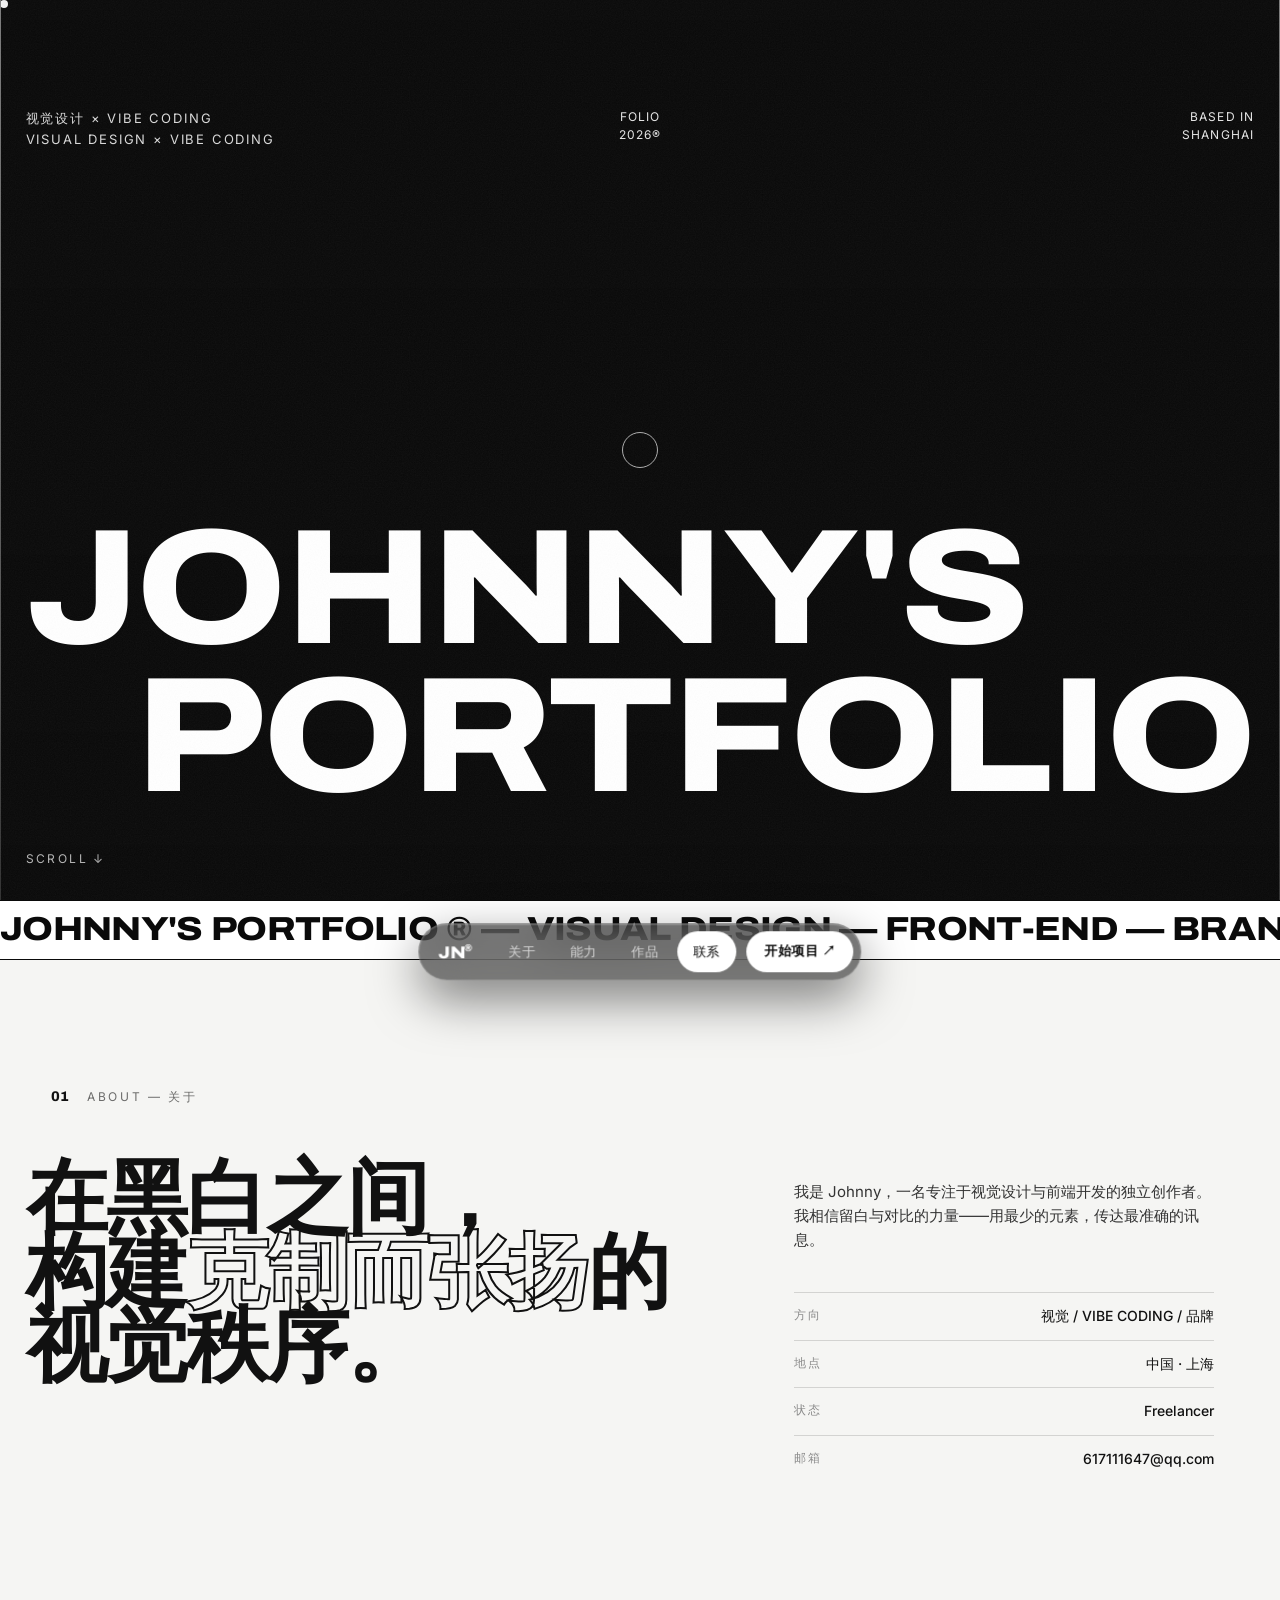
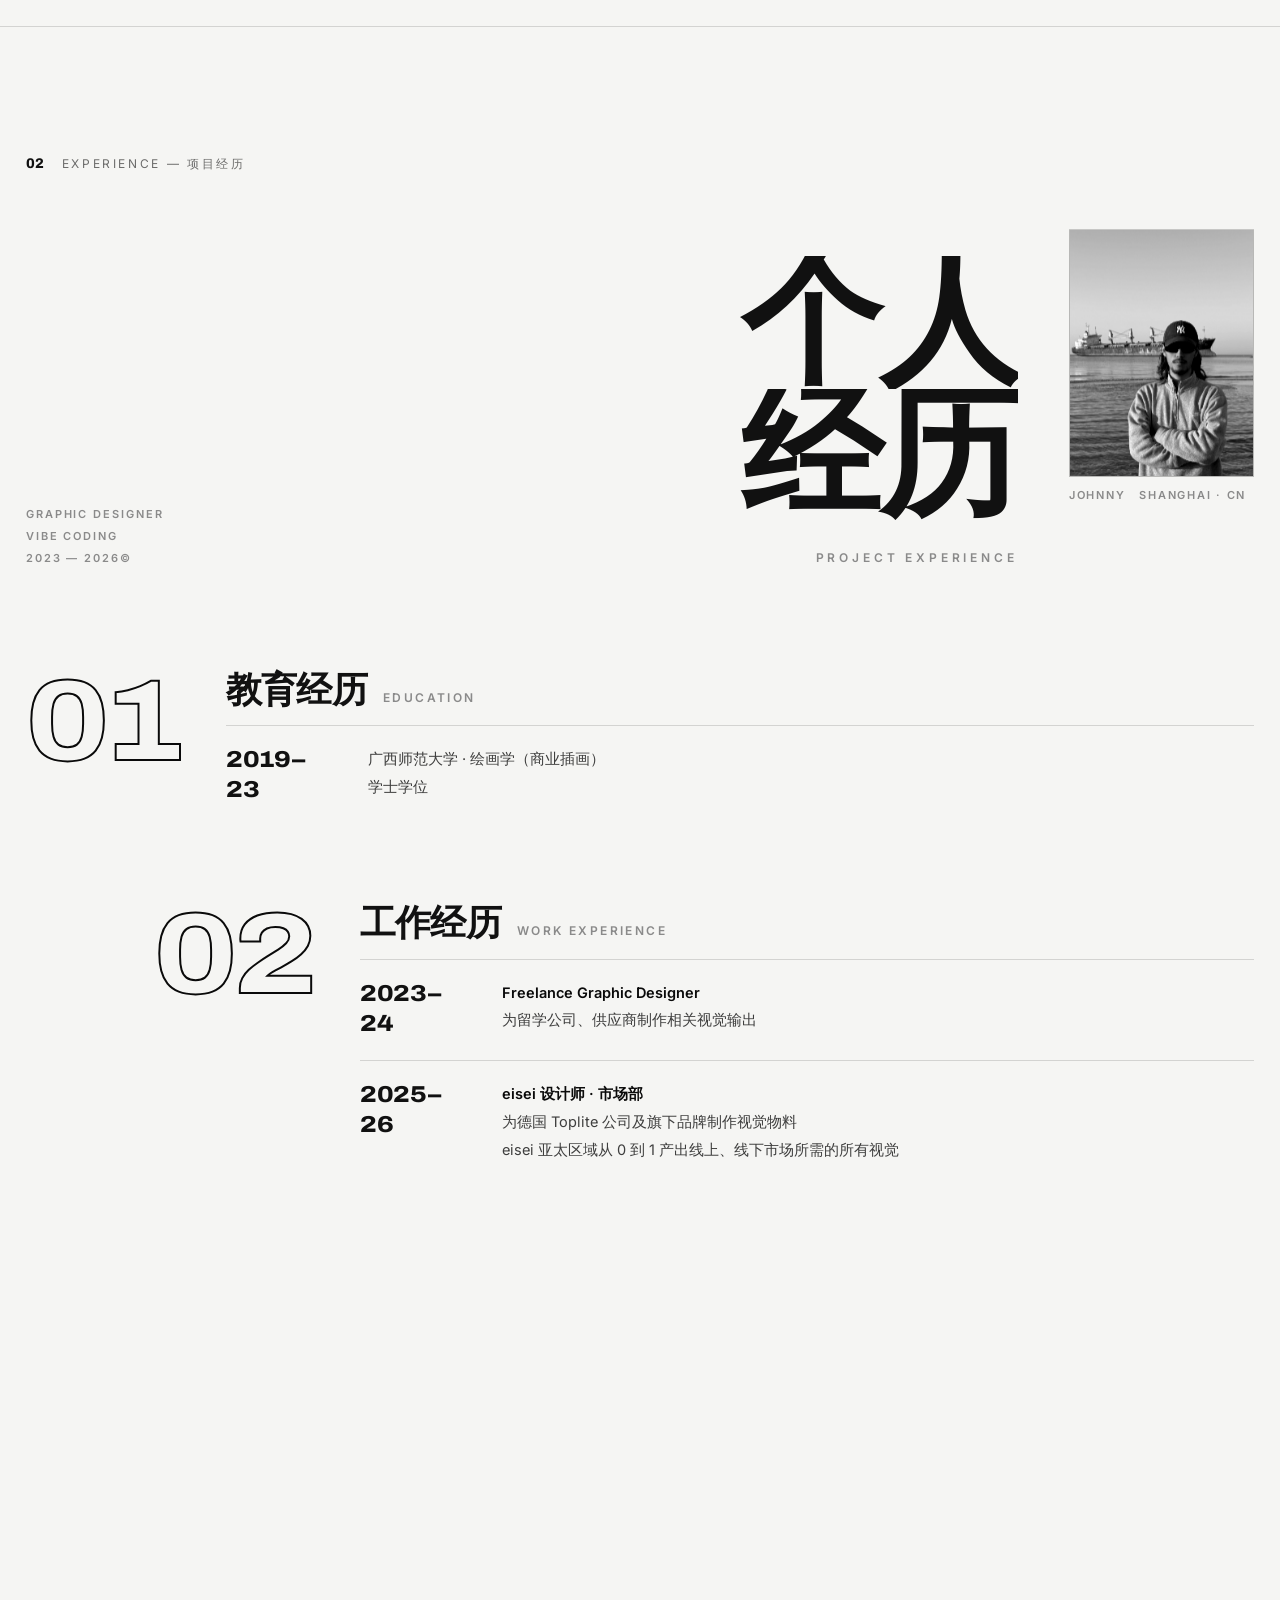
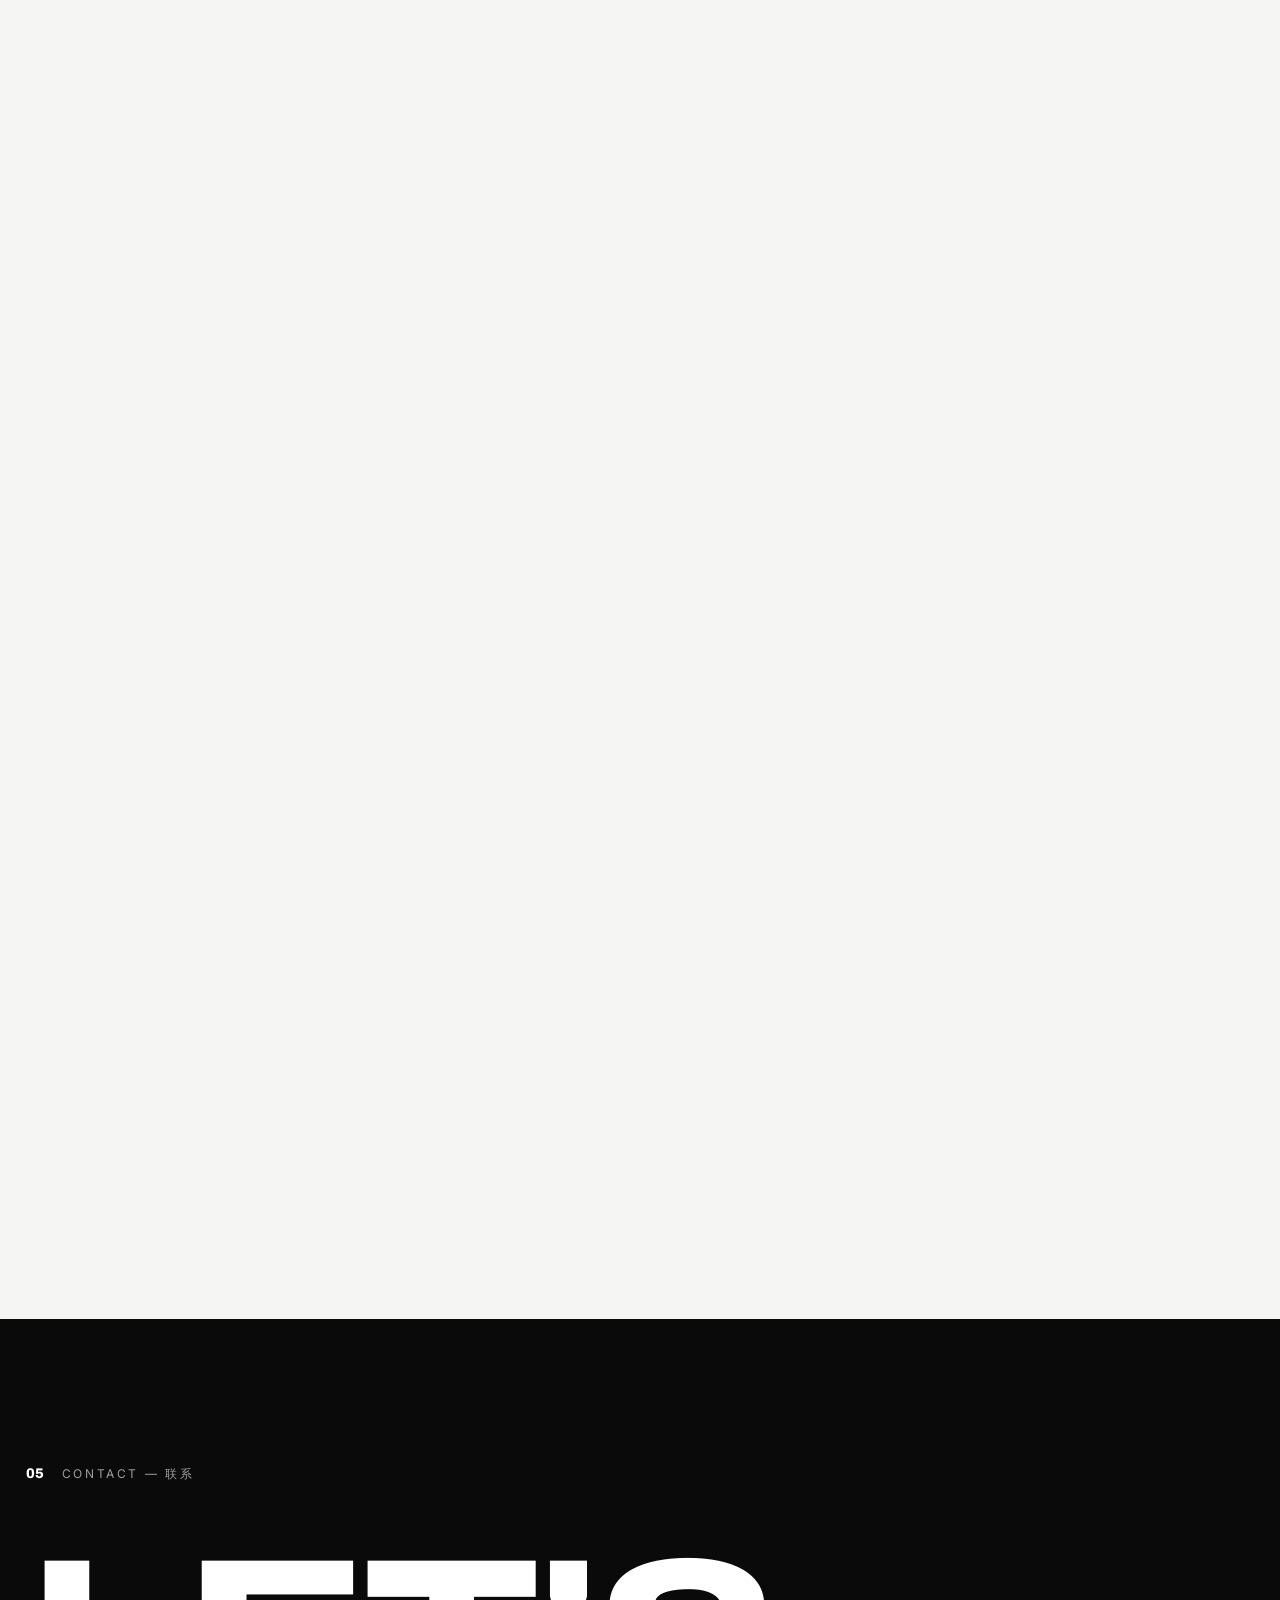
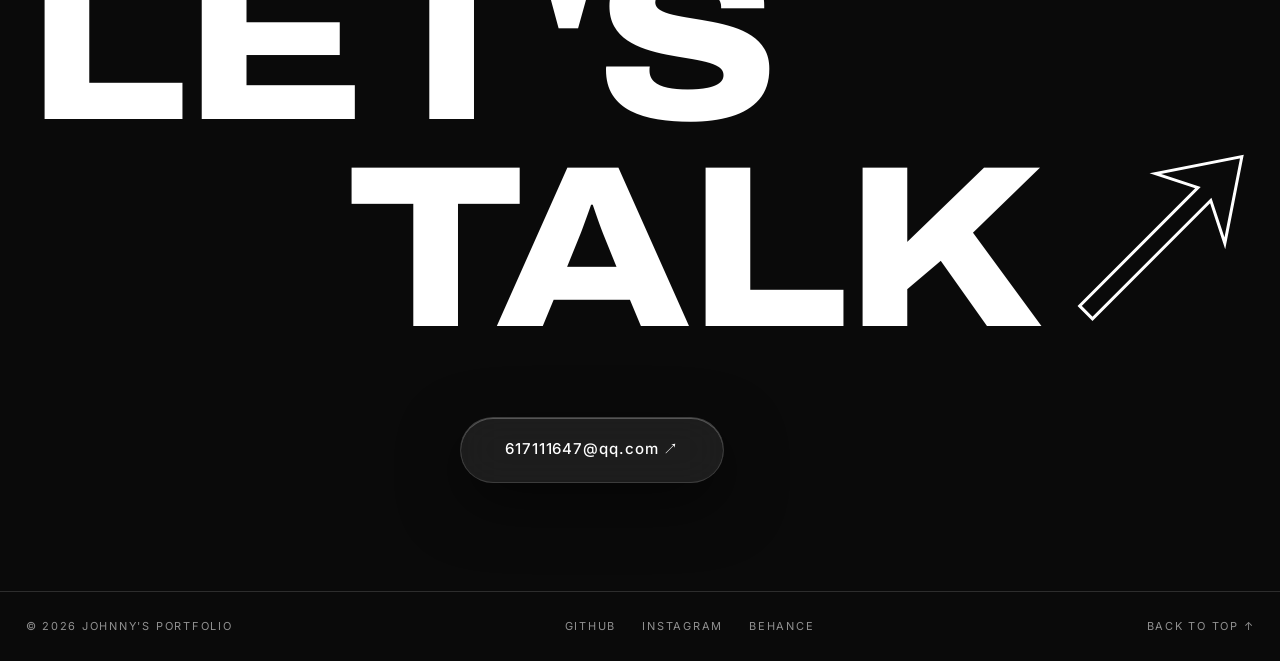
==== index.html @ b88a45ca "Mobile sub-cta: kill double-layer roll structure entirely (sticky hover pulled both layers into garb" ====
﻿<!DOCTYPE html>
<html lang="zh-CN">
<head>
  <meta charset="UTF-8" />
  <meta name="viewport" content="width=device-width, initial-scale=1.0" />
  <title>Johnny's Portfolio</title>
  <meta name="description" content="Johnny — 视觉设计与前端开发个人作品集" />
  <link rel="preload" href="assets/fonts/Archivo-var-latin.woff2" as="font" type="font/woff2" crossorigin />
  <link rel="preload" href="assets/fonts/Inter-var-latin.woff2" as="font" type="font/woff2" crossorigin />
  <link rel="stylesheet" href="assets/fonts/fonts.css" />
  <link rel="stylesheet" href="css/style.css?v=27" />
</head>
<body class="is-loading">

  <!-- 自定义光标 -->
  <div class="cursor-dot" aria-hidden="true"></div>
  <div class="cursor-ring" aria-hidden="true"></div>

  <!-- 加载页 -->
  <div id="loader" aria-hidden="true">
    <div class="loader-word display">
      <span class="line l1"><span class="line-inner">JOHNNY'S</span></span>
      <span class="line l2"><span class="line-inner">PORTFOLIO</span></span>
    </div>
    <div class="loader-bar"><span id="loaderFill"></span></div>
    <div class="loader-pct" id="loaderPct">0</div>
  </div>

  <!-- 底部液态玻璃导航 Dock -->
  <header class="dock" id="dock">
    <a class="dock-brand display" href="#hero">JN<span>®</span></a>
    <nav class="dock-nav">
      <a href="#about" data-sec="about">关于</a>
      <a href="#services" data-sec="services">能力</a>
      <a href="#works" data-sec="works">作品</a>
      <a href="#contact" data-sec="contact">联系</a>
    </nav>
    <a class="dock-cta magnetic" href="mailto:617111647@qq.com">开始项目 ↗</a>
  </header>

  <main>
    <!-- 01 HERO -->
    <section id="hero">
      <div class="hero-bg" id="heroBg">
        <img src="https://trae-api-cn.mchost.guru/api/ide/v1/text_to_image?prompt=abstract%20macro%20photography%20of%20liquid%20chrome%20bubbles%20under%20frosted%20textured%20glass%2C%20black%20and%20white%20monochrome%2C%20high%20contrast%2C%20dark%20moody%2C%20reflective%20metallic%20surface%2C%20cinematic%20lighting%2C%20editorial%20magazine%20style&image_size=landscape_16_9" alt="" />
      </div>

      <h1 class="hero-title display">
        <span class="line l1"><span class="line-inner">JOHNNY'S</span></span>
        <span class="line l2"><span class="line-inner">PORTFOLIO</span></span>
      </h1>

      <p class="hero-tag">视觉设计 × VIBE CODING<br />VISUAL DESIGN × VIBE CODING</p>

      <div class="hero-labels">
        <span class="hl hl1">FOLIO<br />2026®</span>
        <span class="hl hl2">BASED IN<br />SHANGHAI</span>
      </div>

      <a class="hero-scroll" href="#about">SCROLL ↓</a>
    </section>

    <!-- 跑马灯 -->
    <div class="marquee" aria-hidden="true">
      <div class="marquee-track display">
        <span>JOHNNY'S PORTFOLIO ® — VISUAL DESIGN — FRONT-END — BRANDING —&nbsp;</span><span>JOHNNY'S PORTFOLIO ® — VISUAL DESIGN — FRONT-END — BRANDING —&nbsp;</span>
      </div>
    </div>

    <!-- 02 ABOUT -->
    <section id="about">
      <div class="sec-head reveal">
        <span class="sec-no">01</span>
        <span class="sec-tag">ABOUT — 关于</span>
      </div>
      <div class="about-grid">
        <h2 class="about-manifesto display reveal">
          在黑白之间，<br />
          构建<span class="em">克制而张扬</span>的<br />
          视觉秩序。
        </h2>
        <div class="about-info reveal" style="--d:.15s">
          <p>我是 Johnny，一名专注于视觉设计与前端开发的独立创作者。我相信留白与对比的力量——用最少的元素，传达最准确的讯息。</p>
          <dl>
            <div><dt>方向</dt><dd>视觉 / VIBE CODING / 品牌</dd></div>
            <div><dt>地点</dt><dd>中国 · 上海</dd></div>
            <div><dt>状态</dt><dd>Freelancer</dd></div>
            <div><dt>邮箱</dt><dd>617111647@qq.com</dd></div>
          </dl>
        </div>
      </div>
    </section>

    <!-- 02 RESUME 项目经历 -->
    <section id="resume">
      <div class="sec-head reveal">
        <span class="sec-no">02</span>
        <span class="sec-tag">EXPERIENCE — 项目经历</span>
      </div>

      <div class="rs-hero">
        <figure class="rs-photo reveal">
          <!-- TODO: 将人物照片保存为 assets/johnny-portrait.jpg -->
          <div class="ph-frame">
            <img src="assets/johnny-portrait.jpg" alt="Johnny 个人照片" />
          </div>
          <figcaption><span>JOHNNY</span><span>SHANGHAI · CN</span></figcaption>
        </figure>
        <div class="rs-head">
          <h2 class="rs-title display reveal" aria-label="个人经历">
            <span class="row"><i>个</i><i>人</i></span>
            <span class="row"><i>经</i><i>历</i></span>
          </h2>
          <p class="rs-en reveal" style="--d:.1s">PROJECT EXPERIENCE</p>
        </div>
        <div class="rs-meta reveal" style="--d:.15s">
          <span>GRAPHIC DESIGNER</span>
          <span>VIBE CODING</span>
          <span>2023 — 2026©</span>
        </div>
      </div>

      <div class="rs-blocks">
        <div class="rs-block reveal">
          <span class="rs-no display" aria-hidden="true">01</span>
          <div class="rs-body">
            <h3 class="display">教育经历<em>EDUCATION</em></h3>
            <div class="rs-item">
              <span class="rs-year display">2019–23</span>
              <p>广西师范大学 · 绘画学（商业插画）<br />学士学位</p>
            </div>
          </div>
        </div>

        <div class="rs-block reveal" style="--d:.06s">
          <span class="rs-no display" aria-hidden="true">02</span>
          <div class="rs-body">
            <h3 class="display">工作经历<em>WORK EXPERIENCE</em></h3>
            <div class="rs-item">
              <span class="rs-year display">2023–24</span>
              <p><b>Freelance Graphic Designer</b><br />为留学公司、供应商制作相关视觉输出</p>
            </div>
            <div class="rs-item">
              <span class="rs-year display">2025–26</span>
              <p><b>eisei 设计师 · 市场部</b><br />为德国 Toplite 公司及旗下品牌制作视觉物料<br />eisei 亚太区域从 0 到 1 产出线上、线下市场所需的所有视觉</p>
            </div>
          </div>
        </div>

        <div class="rs-block reveal" style="--d:.12s">
          <span class="rs-no display" aria-hidden="true">03</span>
          <div class="rs-body">
            <h3 class="display">项目经历<em>PROJECTS</em></h3>
            <div class="rs-item">
              <span class="rs-year display">2023–24</span>
              <p>新加坡首都学院教育硕士招生手册<br />新加坡、马来西亚博士站招生简章<br />敦阿都拉萨大学招生手册</p>
            </div>
            <div class="rs-item">
              <span class="rs-year display">2025–26</span>
              <p>eisei 公众号视觉搭建 · 小程序视觉搭建<br />eisei 产品手册（画册）· 小红书图文<br />eisei 网页设计（DEMO）· 日常营销、活动海报<br />eisei 活动 KV · 展会物料 · 产品周边物料</p>
            </div>
          </div>
        </div>
      </div>
    </section>

    <!-- 03 SERVICES 能力（上移至精选作品之前 · 黑底） -->
    <section id="services">
      <div class="sec-head reveal">
        <span class="sec-no">03</span>
        <span class="sec-tag">CAPABILITIES — 能力</span>
      </div>
      <ul class="service-list">
        <li class="service-row reveal" style="--d:.0s" data-href="graphic-design.html">
          <span class="sr-no">01</span>
          <a class="sr-name display" href="graphic-design.html">平面设计<em>GRAPHIC DESIGN</em>
            <span class="sr-detail">
              <span class="pop-cn">日常类、营销类海报以及其他视觉输出</span>
              <span class="pop-en">Daily &amp; marketing posters and other visual outputs</span>
            </span>
          </a>
          <span class="sr-arrow">→</span>
        </li>
        <li class="service-row reveal" style="--d:.06s" data-href="brand-design.html">
          <span class="sr-no">02</span>
          <a class="sr-name display" href="brand-design.html">品牌设计<em>BRAND DESIGN</em>
            <span class="sr-detail">
              <span class="pop-cn">德国 Toplite 公司品牌形象升级</span>
              <span class="pop-en">Brand identity upgrade for German TOPlite</span>
            </span>
          </a>
          <span class="sr-arrow">→</span>
        </li>
        <li class="service-row reveal" style="--d:.12s" data-href="material-design.html">
          <span class="sr-no">03</span>
          <a class="sr-name display" href="material-design.html">物料设计<em>MATERIAL DESIGN</em>
            <span class="sr-detail">
              <span class="pop-cn">产品周边物料以及其他物料</span>
              <span class="pop-en">Product peripherals and other collateral materials</span>
            </span>
          </a>
          <span class="sr-arrow">→</span>
        </li>
        <li class="service-row reveal" style="--d:.18s" data-href="modeling.html">
          <span class="sr-no">04</span>
          <a class="sr-name display" href="modeling.html">建模<em>MODELING</em>
            <span class="sr-detail">
              <span class="pop-cn">物料打样大货模型</span>
              <span class="pop-en">Sampling &amp; mass-production models</span>
            </span>
          </a>
          <span class="sr-arrow">→</span>
        </li>
        <li class="service-row reveal" style="--d:.24s" data-href="practice.html">
          <span class="sr-no">05</span>
          <a class="sr-name display" href="practice.html">习作展示<em>PRACTICE</em>
            <span class="sr-detail">
              <span class="pop-cn">日常习作展示</span>
              <span class="pop-en">Daily practice showcase</span>
            </span>
          </a>
          <span class="sr-arrow">→</span>
        </li>
      </ul>
    </section>

    <!-- 04 WORKS -->
    <section id="works">
      <div class="sec-head reveal">
        <span class="sec-no">04</span>
        <span class="sec-tag">SELECTED WORKS — 精选 04</span>
      </div>
      <h2 class="works-head display reveal">精选<span class="outline">作品</span></h2>

      <div class="works-grid">
        <article class="work-card glass reveal">
          <figure>
            <img src="assets/works/w01.jpg" alt="POSTER 项目视觉" loading="lazy" />
          </figure>
          <div class="work-meta"><span>01</span><span>3D / 视觉</span><span>2026</span></div>
          <h3 class="work-title display">POSTER</h3>
        </article>

        <article class="work-card glass reveal" style="--d:.1s">
          <figure>
            <img src="assets/works/w02.jpg" alt="MATERIAL 项目视觉" loading="lazy" />
          </figure>
          <div class="work-meta"><span>02</span><span>品牌 / 质感</span><span>2025</span></div>
          <h3 class="work-title display">MATERIAL</h3>
        </article>

        <article class="work-card glass reveal" style="--d:.05s">
          <figure>
            <img src="assets/works/w03.jpg" alt="MODELING 项目视觉" loading="lazy" />
          </figure>
          <div class="work-meta"><span>03</span><span>空间 / 摄影</span><span>2025</span></div>
          <h3 class="work-title display">MODELING</h3>
        </article>

        <article class="work-card glass reveal" style="--d:.15s">
          <figure>
            <img src="assets/works/w04.jpg" alt="PRACTICE 项目视觉" loading="lazy" />
          </figure>
          <div class="work-meta"><span>04</span><span>编辑 / 排版</span><span>2024</span></div>
          <h3 class="work-title display">PRACTICE</h3>
        </article>
      </div>
    </section>

    <!-- 05 CONTACT -->
    <section id="contact">
      <div class="sec-head reveal">
        <span class="sec-no">05</span>
        <span class="sec-tag">CONTACT — 联系</span>
      </div>
      <h2 class="contact-title display">
        <span class="line l1"><span>LET'S</span></span>
        <span class="line l2"><span>TALK<span class="arr">↗</span></span></span>
      </h2>
      <a class="talk-btn magnetic reveal" href="mailto:617111647@qq.com">617111647@qq.com ↗</a>

      <footer class="footer">
        <span>© 2026 JOHNNY'S PORTFOLIO</span>
        <span class="foot-links">
          <a href="#">GitHub</a><a href="#">Instagram</a><a href="#">Behance</a>
        </span>
        <a href="#hero">BACK TO TOP ↑</a>
      </footer>
    </section>
  </main>

  <script src="js/main.js?v=16"></script>
</body>
</html>
---- assets/fonts/fonts.css ----
/* 本地字体（替代 Google Fonts CDN——国内手机网络无法访问 fonts.googleapis.com，
   曾导致字体请求阻塞渲染、回退字体造成排版错乱）。
   两个文件均为可变字体：Archivo 覆盖 wght 100-900 / wdth 62-125%，
   Inter 覆盖 wght 400-600。合计 135KB，随站点同源加载，秒出。 */
@font-face {
  font-family: 'Archivo';
  font-style: normal;
  font-weight: 100 900;
  font-stretch: 62% 125%;
  font-display: swap;
  src: url('Archivo-var-latin.woff2') format('woff2');
}
@font-face {
  font-family: 'Inter';
  font-style: normal;
  font-weight: 400 600;
  font-display: swap;
  src: url('Inter-var-latin.woff2') format('woff2');
}
---- css/style.css ----
/* ============================================================
   Johnny's Portfolio — Black & White · Liquid Glass
   ============================================================ */
:root {
  --black: #0a0a0a;
  --ink: #111111;
  --white: #ffffff;
  --paper: #f5f5f3;
  --grey: #8a8a8a;
  --line-dark: rgba(255, 255, 255, 0.14);
  --line-light: rgba(0, 0, 0, 0.14);
  --font-display: "Archivo", "Helvetica Neue", "PingFang SC", "Microsoft YaHei", sans-serif;
  --font-body: "Inter", "PingFang SC", "Microsoft YaHei", sans-serif;
  --ease-out: cubic-bezier(0.22, 1, 0.36, 1);
}

* { margin: 0; padding: 0; box-sizing: border-box; }
html { scroll-behavior: smooth; }
body {
  background: var(--black);
  color: var(--white);
  font-family: var(--font-body);
  font-size: 15px;
  line-height: 1.6;
  overflow-x: hidden;
  -webkit-font-smoothing: antialiased;
}
body.is-loading { overflow: hidden; }

/* 全屏噪点颗粒（质感层） */
body::after {
  content: "";
  position: fixed; inset: 0; z-index: 150;
  pointer-events: none;
  opacity: 0.055;
  background-image: url("data:image/svg+xml,%3Csvg xmlns='http://www.w3.org/2000/svg' width='260' height='260'%3E%3Cfilter id='n'%3E%3CfeTurbulence type='fractalNoise' baseFrequency='0.85' numOctaves='2' stitchTiles='stitch'/%3E%3CfeColorMatrix type='saturate' values='0'/%3E%3C/filter%3E%3Crect width='100%25' height='100%25' filter='url(%23n)'/%3E%3C/svg%3E");
}
::selection { background: var(--white); color: var(--black); }
img { display: block; max-width: 100%; }
a { color: inherit; text-decoration: none; }
ul { list-style: none; }

.display {
  font-family: var(--font-display);
  font-weight: 800;
  font-stretch: 115%;
  letter-spacing: -0.02em;
  line-height: 0.9;
  text-transform: uppercase;
}

/* ---------- 自定义光标 ---------- */
.cursor-dot, .cursor-ring {
  position: fixed; top: 0; left: 0; z-index: 999;
  pointer-events: none; border-radius: 50%;
  mix-blend-mode: difference;
}
.cursor-dot { width: 8px; height: 8px; background: #fff; }
.cursor-ring {
  width: 36px; height: 36px; border: 1px solid rgba(255, 255, 255, 0.7);
  transition: width 0.3s var(--ease-out), height 0.3s var(--ease-out);
}
.cursor-ring.on { width: 64px; height: 64px; }
@media (hover: none), (pointer: coarse) {
  .cursor-dot, .cursor-ring { display: none; }
}

/* ---------- 加载页 ---------- */
#loader {
  position: fixed; inset: 0; z-index: 200;
  background: var(--black);
  display: flex; flex-direction: column;
  justify-content: flex-end;
  padding: 4vw;
  overflow: hidden;
  transition: opacity 0.7s var(--ease-out), visibility 0.7s;
}
#loader.done { opacity: 0; visibility: hidden; }
.loader-word {
  /* 与 Hero 一致的双行排版：PORTFOLIO 宽 7.4em，12.2vw 在 4vw 内边距下完整显示 */
  font-size: min(12.2vw, 240px);
  color: var(--white);
  margin-bottom: 4vh;
  user-select: none;
}
.loader-word .line { display: block; overflow: hidden; }
.loader-word .l2 { text-align: right; }
.loader-word .line-inner {
  display: inline-block;
  transform: translateY(112%);
  transition: transform 0.8s var(--ease-out);
}
#loader.w1 .l1 .line-inner { transform: translateY(0); }
#loader.w2 .l2 .line-inner { transform: translateY(0); }
#loader.done .loader-word { transform: translateY(-30%); opacity: 0; }
.loader-bar {
  height: 46px; border-radius: 999px;
  background: rgba(255, 255, 255, 0.08);
  border: 1px solid var(--line-dark);
  backdrop-filter: blur(20px);
  overflow: hidden;
}
.loader-bar span {
  display: block; height: 100%; width: 0%;
  background: var(--white); border-radius: 999px;
}
.loader-pct {
  position: absolute; right: 6vw; top: 6vh;
  font-family: var(--font-display); font-weight: 800;
  font-size: 20px; letter-spacing: 0.05em;
}

/* ---------- 液态玻璃底框 ---------- */
.glass {
  background: linear-gradient(160deg, rgba(255, 255, 255, 0.1), rgba(255, 255, 255, 0.04));
  backdrop-filter: blur(22px) saturate(1.4);
  -webkit-backdrop-filter: blur(22px) saturate(1.4);
  border: 1px solid var(--line-dark);
  border-radius: 28px;
  box-shadow:
    inset 0 1px 0 rgba(255, 255, 255, 0.22),
    inset 0 -1px 0 rgba(255, 255, 255, 0.04),
    0 24px 60px rgba(0, 0, 0, 0.45);
}

/* ---------- 底部导航 Dock ---------- */
.dock {
  position: fixed; left: 50%; bottom: 22px; z-index: 100;
  transform: translateX(-50%);
  display: flex; align-items: center; gap: 4px;
  padding: 7px;
  border-radius: 999px;
  background: rgba(20, 20, 20, 0.55);
  backdrop-filter: blur(24px) saturate(1.6);
  -webkit-backdrop-filter: blur(24px) saturate(1.6);
  border: 1px solid var(--line-dark);
  box-shadow:
    inset 0 1px 0 rgba(255, 255, 255, 0.2),
    0 18px 50px rgba(0, 0, 0, 0.5);
  transition: transform 0.5s var(--ease-out), opacity 0.5s;
}
body.is-loading .dock { transform: translate(-50%, 140%); opacity: 0; }
.dock-brand {
  color: var(--white); font-size: 17px; padding: 0 16px 0 12px;
}
.dock-brand span { font-size: 10px; vertical-align: super; }
.dock-nav { display: flex; gap: 2px; }
.dock-nav a {
  color: rgba(255, 255, 255, 0.72);
  font-size: 13px; letter-spacing: 0.06em;
  padding: 10px 16px; border-radius: 999px;
  transition: background 0.3s, color 0.3s;
}
.dock-nav a:hover, .dock-nav a.active { background: var(--white); color: var(--black); }
.dock-cta {
  margin-left: 6px;
  color: var(--black); background: var(--white);
  font-size: 13px; font-weight: 600; letter-spacing: 0.04em;
  padding: 10px 18px; border-radius: 999px;
  transition: transform 0.35s var(--ease-out), box-shadow 0.35s,
    background 0.45s var(--ease-out), color 0.45s var(--ease-out);
}
.dock-cta:hover { transform: scale(1.06); box-shadow: 0 6px 24px rgba(255, 255, 255, 0.25); }
.dock.dock-hidden { transform: translate(-50%, 180%); }
.magnetic { will-change: transform; }

/* ---------- HERO ---------- */
#hero {
  position: relative; height: 100svh; min-height: 640px;
  overflow: hidden;
  display: flex; align-items: flex-end;
}
.hero-bg { position: absolute; inset: -12% 0; will-change: transform; }
.hero-bg img {
  width: 100%; height: 100%; object-fit: cover;
  filter: grayscale(1) contrast(1.15) brightness(0.85);
  transform: scale(1.14);
  transition: transform 2.4s var(--ease-out);
}
body.is-loaded .hero-bg img { transform: scale(1); }
.hero-bg::after {
  content: ""; position: absolute; inset: 0;
  background: linear-gradient(180deg, rgba(10, 10, 10, 0.25), rgba(10, 10, 10, 0.55) 70%, rgba(10, 10, 10, 0.85));
}
.hero-title {
  position: relative; z-index: 2;
  width: 100%; padding: 0 2vw 10vh;
  font-size: clamp(64px, 12.8vw, 300px);
}
.hero-title .line { display: block; overflow: hidden; }
.hero-title .l2 { text-align: right; }
.hero-title .line-inner {
  display: inline-block;
  transform: translateY(110%);
  transition: transform 1.1s var(--ease-out);
}
.hero-title .l2 .line-inner { transition-delay: 0.12s; }
body.is-loaded .hero-title .line-inner { transform: translateY(0); }

.hero-tag {
  position: absolute; z-index: 2;
  left: 2vw; top: 12vh;
  font-size: 13px; letter-spacing: 0.14em;
  color: rgba(255, 255, 255, 0.85);
  text-transform: uppercase;
}
.hero-labels { position: absolute; inset: 0; z-index: 2; pointer-events: none; }
.hl {
  position: absolute;
  font-size: 12px; line-height: 1.5; letter-spacing: 0.1em;
  color: rgba(255, 255, 255, 0.9); text-transform: uppercase;
  animation: drift 7s ease-in-out infinite alternate;
}
.hl2 { animation-delay: -2.4s; }
@keyframes drift { to { transform: translateY(-12px); } }
.hl1 { left: 0; right: 0; top: 12vh; text-align: center; }
.hl2 { right: 2vw; top: 12vh; text-align: right; }
.hero-scroll {
  position: absolute; z-index: 2;
  left: 2vw; bottom: 3.5vh;
  font-size: 12px; letter-spacing: 0.2em;
  color: rgba(255, 255, 255, 0.7);
  animation: float 2.4s ease-in-out infinite;
}
@keyframes float { 50% { transform: translateY(6px); } }

/* ---------- 跑马灯 ---------- */
.marquee {
  background: var(--white); color: var(--black);
  border-top: 1px solid var(--black); border-bottom: 1px solid var(--black);
  overflow: hidden; padding: 14px 0;
  will-change: transform;
}
.marquee-track {
  display: flex; white-space: nowrap;
  font-size: clamp(20px, 2.6vw, 34px);
  animation: scroll 22s linear infinite;
}
@keyframes scroll { to { transform: translateX(-50%); } }

/* ---------- 通用区块 ---------- */
section { position: relative; }
.sec-head {
  display: flex; align-items: baseline; gap: 18px;
  padding: 0 2vw; margin-bottom: 6vh;
}
.sec-no { font-family: var(--font-display); font-weight: 800; font-size: 14px; }
.sec-tag { font-size: 12px; letter-spacing: 0.22em; text-transform: uppercase; opacity: 0.6; }

/* ---------- ABOUT（白底黑字）---------- */
#about {
  background: var(--paper); color: var(--ink);
  padding: 14vh 2vw 16vh;
}
.about-grid {
  display: grid; grid-template-columns: 1.5fr 1fr;
  gap: 6vw; align-items: start;
  max-width: 1400px;
}
.about-manifesto { font-size: clamp(40px, 6.4vw, 110px); text-transform: none; font-stretch: 105%; }
.about-manifesto .em { -webkit-text-stroke: 2px var(--ink); color: transparent; }
.about-info { max-width: 420px; padding-top: 1.2em; }
.about-info p { font-size: 15px; color: #333; margin-bottom: 40px; }
.about-info dl div {
  display: flex; justify-content: space-between;
  border-top: 1px solid var(--line-light); padding: 12px 0;
}
.about-info dt { font-size: 12px; letter-spacing: 0.18em; color: var(--grey); }
.about-info dd { font-size: 14px; font-weight: 500; }

/* ---------- RESUME 项目经历（白底 · 编辑式错位排版）---------- */
#resume {
  background: var(--paper); color: var(--ink);
  padding: 14vh 0 16vh;
  border-top: 1px solid var(--line-light);
}
.rs-hero {
  position: relative;
  /* 照片在标题右侧并缩小到与"个人经历"标题等高：
     HTML 顺序 photo→head，row-reverse 后 head 在左（右对齐文字紧贴照片左缘）、photo 在右 */
  display: flex; flex-direction: row-reverse; justify-content: flex-start;
  align-items: flex-start; gap: 4vw;
  padding: 0 2vw; min-height: 0;
}
/* 人物图：对角斜切擦除入场 + 亮度浮现 + 框内滚动视差（img transform 由 JS 接管） */
.rs-photo { position: relative; width: clamp(150px, 14.5vw, 250px); margin: 0; flex: 0 0 auto; }
.ph-frame {
  position: relative; overflow: hidden; aspect-ratio: 3 / 4;
  border: 1px solid rgba(0, 0, 0, 0.25);
  clip-path: polygon(0 0, 0 0, 0 100%);
  transition: clip-path 1.25s var(--ease-out) 0.1s;
}
.rs-photo.in .ph-frame { clip-path: polygon(0 0, 200% 0, 0 200%); }
.ph-frame img {
  width: 100%; height: 118%; object-fit: cover; display: block;
  filter: grayscale(1) contrast(1.15) brightness(0.45);
  transform: translateY(-18%);
  transition: filter 1.6s ease 0.2s;
  will-change: transform;
}
.rs-photo.in .ph-frame img { filter: grayscale(1) contrast(1.15) brightness(1); }
.rs-photo figcaption {
  display: flex; gap: 14px; margin-top: 10px;
  font-size: 11px; font-weight: 600;
  letter-spacing: 0.16em; text-transform: uppercase; color: var(--grey);
  opacity: 0; transition: opacity 0.9s ease 1s;
}
.rs-photo.in figcaption { opacity: 1; }
/* 标题：右对齐两行 + 下方英文，与照片完全分离零遮挡 */
.rs-head { text-align: right; flex: 1; padding-top: 3vh; }
.rs-title {
  font-size: clamp(80px, 11vw, 200px);
  line-height: 0.94; letter-spacing: -0.02em;
  color: var(--ink);
  overflow: hidden;
}
/* 外层 reveal 只做触发器，进场交给字符级 mask 升起（stagger） */
.rs-title.reveal { opacity: 1; transform: none; transition: none; }
.rs-title .row { display: block; overflow: hidden; }
.rs-title i {
  display: inline-block; font-style: normal;
  transform: translateY(118%) rotate(4deg);
  transition: transform 0.9s var(--ease-out);
}
.rs-title .row:nth-child(1) i:nth-child(1) { transition-delay: 0.05s; }
.rs-title .row:nth-child(1) i:nth-child(2) { transition-delay: 0.12s; }
.rs-title .row:nth-child(2) i:nth-child(1) { transition-delay: 0.19s; }
.rs-title .row:nth-child(2) i:nth-child(2) { transition-delay: 0.26s; }
.rs-title.reveal.in i { transform: translateY(0) rotate(0deg); }
.rs-en {
  margin-top: 3vh;
  font-size: 12px; font-weight: 600;
  letter-spacing: 0.32em; text-transform: uppercase; color: var(--grey);
}
/* 英文行：宽字距收缩归位 */
.rs-en.reveal { opacity: 0; letter-spacing: 0.6em; transition: opacity 0.9s ease 0.45s, letter-spacing 1.2s var(--ease-out) 0.45s; }
.rs-en.reveal.in { opacity: 1; letter-spacing: 0.32em; }
/* 左下散点 meta（照片已移至右侧，meta 避开照片区域换到左下） */
.rs-meta {
  position: absolute; left: 2vw; bottom: 0;
  display: flex; flex-direction: column; gap: 4px;
  text-align: left;
  font-size: 11px; font-weight: 600; letter-spacing: 0.18em;
  text-transform: uppercase; color: var(--grey);
}
/* 三组经历：描边序号锚点 + 错位递进 */
.rs-blocks {
  display: flex; flex-direction: column; gap: 11vh;
  padding: 12vh 2vw 0;
}
.rs-block { display: grid; grid-template-columns: auto 1fr; gap: 3.5vw; align-items: start; }
.rs-block:nth-child(2) { margin-left: 10vw; }
.rs-block:nth-child(3) { margin-left: 4vw; }
.rs-no {
  font-size: clamp(64px, 9vw, 160px); line-height: 0.82;
  -webkit-text-stroke: 2px var(--black); color: transparent;
  clip-path: inset(0 0 0 100%);
  transition: clip-path 1s var(--ease-out) 0.25s;
}
.rs-block.in .rs-no { clip-path: inset(0 0 0 0); }
.rs-body h3 {
  display: flex; align-items: baseline; gap: 16px;
  font-size: clamp(26px, 2.8vw, 46px);
}
.rs-body h3 em {
  font-style: normal; font-family: var(--font-body);
  font-weight: 600; font-size: 12px;
  letter-spacing: 0.2em; text-transform: uppercase; color: var(--grey);
}
.rs-item {
  position: relative;
  display: flex; gap: 2.5vw;
  padding: 20px 0 4px; margin-top: 18px;
}
/* 条目细线：进场从左向右展开，级联延迟 */
.rs-item::before {
  content: ""; position: absolute; top: 0; left: 0; right: 0; height: 1px;
  background: var(--line-light);
  transform: scaleX(0); transform-origin: left;
  transition: transform 1.1s var(--ease-out) 0.15s;
}
.rs-item:nth-of-type(2)::before { transition-delay: 0.3s; }
.rs-block.in .rs-item::before { transform: scaleX(1); }
.rs-year {
  flex: 0 0 110px;
  font-weight: 800; font-stretch: 115%;
  font-size: clamp(20px, 1.8vw, 30px); letter-spacing: -0.01em; line-height: 1.3;
}
.rs-item p { font-size: 14.5px; line-height: 1.9; color: rgba(10, 10, 10, 0.78); max-width: 62ch; }
.rs-item p b { font-weight: 600; color: var(--black); }
@media (max-width: 820px) {
  /* 手机上同样"标题在左、照片缩小放右侧"，与桌面一致的紧凑并排 */
  .rs-hero { flex-direction: row-reverse; min-height: 0; gap: 5vw; align-items: flex-start; }
  .rs-photo { width: 30vw; }
  .rs-head { padding-top: 0; flex: 1; }
  .rs-title { font-size: 16vw; }
  .rs-meta { display: none; }   /* 散点 meta 与并排布局冲突，手机上隐藏 */
  .rs-photo figcaption { flex-wrap: wrap; gap: 8px; }   /* 30vw 窄图下标注 span 不换行会撑破视口 */
  .rs-block:nth-child(2), .rs-block:nth-child(3) { margin-left: 0; }
  .rs-block { grid-template-columns: 1fr; gap: 20px; }
  .rs-year { flex-basis: 84px; }
}
@media (prefers-reduced-motion: reduce) {
  .ph-frame { clip-path: none; }
  .ph-frame img { transform: translateY(-9%); filter: grayscale(1) contrast(1.15); }
  .rs-title i { transform: none; }
  .rs-no { clip-path: none; }
  .rs-en.reveal { opacity: 1; letter-spacing: 0.32em; }
  .rs-item::before { transform: scaleX(1); }
  .rs-photo figcaption { opacity: 1; }
}

/* ---------- WORKS（白底 · 编辑式白卡）---------- */
#works { background: var(--paper); color: var(--ink); padding: 14vh 0 16vh; }
.works-head {
  font-size: clamp(56px, 10vw, 180px);
  padding: 0 2vw; margin-bottom: 8vh;
}
.works-head .outline { -webkit-text-stroke: 2px var(--ink); color: transparent; padding: 0 2vw; }
.works-grid {
  display: grid; grid-template-columns: 1fr 1fr;
  gap: 10vh 3vw;
  align-items: start;
}
.work-card {
  position: relative; padding: 14px; overflow: visible;
  transform-style: preserve-3d; will-change: transform;
}
/* 首页白底版卡片：白卡 + 黑描边 + 柔和投影（子页黑底仍用深色玻璃，见 body.sub 覆盖） */
#works .work-card {
  background: var(--white);
  border: 1px solid rgba(0, 0, 0, 0.15);
  border-radius: 22px;
  box-shadow: 0 20px 48px rgba(0, 0, 0, 0.12);
}
#works .work-meta { color: rgba(0, 0, 0, 0.55); }
#works .work-title { color: var(--black); }
.work-card figure {
  border-radius: 18px; overflow: hidden; aspect-ratio: 4 / 3;
  position: relative;
}
.work-card figure::after {
  content: ""; position: absolute; inset: 0;
  background: linear-gradient(105deg, transparent 42%, rgba(255, 255, 255, 0.2) 50%, transparent 58%);
  transform: translateX(-130%);
  transition: transform 1.1s var(--ease-out);
  pointer-events: none;
}
.work-card:hover figure::after { transform: translateX(130%); }
.work-card img {
  width: 100%; height: 100%; object-fit: cover;
  filter: grayscale(1) contrast(1.12);
  transition: transform 0.9s var(--ease-out), filter 0.5s var(--ease-out);
}
.work-card:hover img { transform: scale(1.06); }
/* 子页作品卡：悬停恢复图片原色（移开回到黑白） */
body.sub .work-card:hover img { filter: grayscale(0) contrast(1.02); }
.work-meta {
  display: flex; gap: 18px;
  padding: 14px 6px 6px;
  font-size: 11px; letter-spacing: 0.16em;
  color: rgba(255, 255, 255, 0.6); text-transform: uppercase;
}
.work-title {
  margin: 6px 6px 12px;
  font-size: clamp(30px, 3.4vw, 56px);
  line-height: 1;
  color: var(--white);
}
.works-grid .work-card:nth-child(even) { margin-top: 7vh; }

/* ---------- SERVICES（黑底大字列表）---------- */
#services {
  background: var(--black); color: var(--white);
  padding: 14vh 0 16vh;
}
.service-list { border-bottom: 1px solid rgba(255, 255, 255, 0.32); }
.service-row {
  position: relative;
  display: flex; align-items: center; gap: 3vw;
  border-top: 1px solid rgba(255, 255, 255, 0.32);
  padding: 3.2vh 2vw;
  cursor: pointer;
  transition: background 0.4s var(--ease-out), color 0.4s, padding 0.4s var(--ease-out);
}
.service-row:hover { background: var(--paper); color: var(--black); padding-left: 3.6vw; z-index: 10; }

/* 标题悬停显示的说明（行内浮现，无边框面板）——悬停行反白，说明随之黑字 */
.sr-detail {
  position: absolute;
  left: 50%; top: 50%;
  display: block;
  width: min(36vw, 560px);
  text-align: left;
  opacity: 0;
  transform: translateY(calc(-50% + 12px));
  transition: opacity 0.35s var(--ease-out), transform 0.35s var(--ease-out);
  pointer-events: none;
}
.service-row:hover .sr-detail { opacity: 1; transform: translateY(-50%); }
.pop-cn {
  display: block;
  font-size: 13px; line-height: 1.9; font-weight: 500;
  color: var(--black);
}
.pop-en {
  display: block;
  margin-top: 10px; padding-top: 10px;
  border-top: 1px solid rgba(0, 0, 0, 0.18);
  font-size: 11px; line-height: 1.8;
  letter-spacing: 0.18em; text-transform: uppercase;
  color: rgba(0, 0, 0, 0.55);
}
.sr-no { font-size: 13px; font-weight: 600; }
.sr-name { font-size: clamp(30px, 4.6vw, 72px); width: fit-content; }
.sr-name em {
  font-style: normal; font-family: var(--font-body);
  font-size: 12px; font-weight: 500; letter-spacing: 0.2em;
  margin-left: 2vw; vertical-align: middle; opacity: 0.55;
}
.sr-arrow { margin-left: auto; font-size: 28px; opacity: 0; transform: translateX(-14px); transition: 0.4s var(--ease-out); }
.service-row:hover .sr-arrow { opacity: 1; transform: translateX(0); }
.service-row a.sr-name { color: inherit; text-decoration: none; }

/* ---------- SUB PAGES（服务子页） ---------- */
body.sub { background: var(--ink); color: var(--white); }

/* 子页作品分类区：白底，紧随大标题，紧凑体量，复用 service-row 行样式 */
.sub-cats { background: var(--paper); color: var(--ink); padding: 4vh 0 6vh; }
.sub-cats .sec-head { margin-bottom: 2vh; }
.sub-cats .service-row { padding: 1.6vh 2vw; }
.sub-cats .service-list { border-bottom-color: var(--ink); }
.sub-cats .service-row { border-top-color: var(--ink); }
/* 子页分类行在白底上：hover 反黑底白字（与首页黑底行反白相反），说明文字随之转白 */
.sub-cats .service-row:hover { background: var(--ink); color: var(--white); }
.sub-cats .service-row:hover .pop-cn { color: var(--white); }
.sub-cats .service-row:hover .pop-en { color: rgba(255, 255, 255, 0.55); border-top-color: var(--line-dark); }

/* ---------- 作品灯箱（全站通用）：点击作品图全屏查看 ---------- */
.lightbox {
  position: fixed; inset: 0; z-index: 180;
  background: rgba(10, 10, 10, 0.92);
  backdrop-filter: blur(18px) saturate(1.3);
  -webkit-backdrop-filter: blur(18px) saturate(1.3);
  display: flex; align-items: center; justify-content: center;
  opacity: 0; visibility: hidden;
  transition: opacity 0.3s var(--ease-out), visibility 0.3s;
}
.lightbox.on { opacity: 1; visibility: visible; }
.lb-stage {
  margin: 0; width: 100%; height: 100%;
  display: flex; align-items: center; justify-content: center;
  padding: 7vh 11vw;
}
.lb-stage img {
  max-width: 100%; max-height: 100%; object-fit: contain;
  filter: none;   /* 灯箱内始终显示作品原色 */
  border-radius: 14px;
  border: 1.5px solid var(--line-dark);
  box-shadow: 0 40px 90px rgba(0, 0, 0, 0.55);
  opacity: 0; transform: scale(0.965);
  transition: opacity 0.3s var(--ease-out), transform 0.45s var(--ease-out);
}
.lb-stage img.lb-in { opacity: 1; transform: scale(1); }
.lb-btn {
  position: absolute; z-index: 2;
  width: 52px; height: 52px; border-radius: 999px;
  border: 1px solid var(--line-dark);
  background: rgba(255, 255, 255, 0.07);
  color: var(--white); font-size: 19px; line-height: 1;
  backdrop-filter: blur(12px);
  -webkit-backdrop-filter: blur(12px);
  cursor: pointer;
  transition: background 0.3s, color 0.3s, transform 0.3s var(--ease-out);
}
.lb-btn:hover { background: var(--white); color: var(--black); transform: scale(1.08); }
.lb-close { top: 26px; right: 26px; }
.lb-prev { left: 26px; top: 50%; margin-top: -26px; }
.lb-next { right: 26px; top: 50%; margin-top: -26px; }
.lb-count {
  position: absolute; bottom: 26px; left: 50%; transform: translateX(-50%);
  font-size: 12px; letter-spacing: 0.22em;
  color: rgba(255, 255, 255, 0.65);
}
@media (max-width: 820px) {
  .lb-stage { padding: 9vh 5vw; }
  .lb-prev { left: 12px; }
  .lb-next { right: 12px; }
}
@media (prefers-reduced-motion: reduce) {
  .lightbox, .lb-stage img, .lb-btn { transition: none; }
}

/* ---------- 复制邮箱反馈：按钮文字垂直滚动置换（原文上滚出 / "已复制 ✓" 下滚入） ---------- */
.talk-btn.copied { background: var(--white); color: var(--black); }
.dock-cta.copied { background: var(--black); color: var(--white); }
.sub-cta.copied { letter-spacing: 0.18em; }
.copy-swap {
  display: inline-flex; flex-direction: column; align-items: center;
  height: 1.5em; line-height: 1.5;
  overflow: hidden;
  vertical-align: top;
}
.cs-line { display: block; white-space: nowrap; transition: transform 0.5s var(--ease-out); }
/* flex column 中两行各占一个行位：cs-b 流位在窗口下方，
   初始 +100% 藏到窗外，swap 时必须 -100%（上移两个行位）才滚入窗口 */
.cs-b { transform: translateY(100%); }
.copy-swap.swap .cs-a { transform: translateY(-100%); }
.copy-swap.swap .cs-b { transform: translateY(-100%); }

/* ---------- KV 纵向轮播（平面设计页）：三张横版 KV 纵向循环滚动，悬停暂停并居中放大 ---------- */
.kv-section { --kv-w: min(460px, 42vw); padding: 6vh 0 14vh; }
.kv-section .sec-head { margin-bottom: 2vh; }
.kv-stage {
  position: relative;
  height: calc(var(--kv-w) * 0.75 * 1.9);   /* 中央完整一张 + 上下各露约四成 */
  display: flex; align-items: center; justify-content: center;
  overflow: hidden;
}
.kv-stage::before, .kv-stage::after {
  content: ""; position: absolute; left: 0; right: 0; height: 16%;
  z-index: 2; pointer-events: none;
}
.kv-stage::before { top: 0; background: linear-gradient(180deg, var(--ink), transparent); }
.kv-stage::after { bottom: 0; background: linear-gradient(0deg, var(--ink), transparent); }
.kv-ring { position: relative; width: var(--kv-w); height: calc(var(--kv-w) * 0.75); }
.kv-card {
  position: absolute; left: 0; top: 50%; width: 100%;
  height: calc(var(--kv-w) * 0.75);
  margin-top: calc(var(--kv-w) * -0.375);
  cursor: pointer;
}
/* JS 未接管时的静态兜底：中 / 下 / 上（间距 28px 与 JS kvGap 同步；5 卡页面多兜两张） */
.kv-card:nth-child(2) { transform: translateY(calc(var(--kv-w) * 0.75 + 28px)); }
.kv-card:nth-child(3) { transform: translateY(calc((var(--kv-w) * 0.75 + 28px) * -1)); }
.kv-card:nth-child(4) { transform: translateY(calc((var(--kv-w) * 0.75 + 28px) * 2)); }
.kv-card:nth-child(5) { transform: translateY(calc((var(--kv-w) * 0.75 + 28px) * -2)); }
.kv-card:nth-child(6) { transform: translateY(calc((var(--kv-w) * 0.75 + 28px) * 3)); }
.kv-inner {
  /* left/top 50% + translate(-50%,-50%) 居中：负 auto margin 在元素大于
     容器时会被规范强制 margin-left:0（左上锚定展开），translate 百分比
     跟随自身尺寸，任意宽高下始终绕中心对称展开 */
  position: absolute; left: 50%; top: 50%;
  width: 100%; height: 100%;
  transform: translate(-50%, -50%);
  border-radius: 20px; overflow: hidden;
  background: #161616;
  border: 1.5px solid var(--line-dark);
  box-shadow: 0 26px 58px rgba(0, 0, 0, 0.5);
  transition:
    transform 0.6s var(--ease-out),
    width 0.5s var(--ease-out),
    height 0.5s var(--ease-out);
}
.kv-inner img {
  width: 100%; height: 100%; object-fit: cover;
  filter: grayscale(1) contrast(1.12);
  transition: filter 0.5s var(--ease-out);
}
.kv-card.on { z-index: 1; }   /* 放大时压住相邻卡 */
.kv-card.on .kv-inner { transform: translate(-50%, -50%) scale(1.14); }
.kv-card.on img { filter: grayscale(0) contrast(1.02); }
@media (max-width: 820px) {
  .kv-section { --kv-w: min(320px, 72vw); }
  /* 手机上轮播 JS 照常启动（触屏分支：自动滚动 + 按住暂停），
     保持与桌面一致的轮播形态，不再退化为静态列表 */
}

/* 建模页：同款 KV 结构但更大（5 张卡） */
.mdr-section { --kv-w: min(640px, 58vw); }
@media (max-width: 820px) {
  .mdr-section { --kv-w: min(460px, 88vw); }
}
.back-link {
  position: fixed; top: 22px; left: 2vw; z-index: 60;
  display: inline-flex; align-items: center; gap: 10px;
  padding: 10px 20px; border-radius: 999px;
  font-size: 11px; letter-spacing: 0.18em; text-transform: uppercase;
  color: var(--white); text-decoration: none;
  background: rgba(255, 255, 255, 0.06);
  backdrop-filter: blur(20px) saturate(1.5);
  -webkit-backdrop-filter: blur(20px) saturate(1.5);
  border: 1px solid var(--line-dark);
  box-shadow: inset 0 1px 0 rgba(255, 255, 255, 0.14);
  transition: background 0.35s var(--ease-out), transform 0.35s var(--ease-out);
}
.back-link:hover { background: var(--white); color: var(--ink); transform: translateX(-4px); }
.sub-hero {
  min-height: 92vh;
  display: flex; flex-direction: column; justify-content: flex-end;
  padding: 14vh 2vw 8vh;
  position: relative; overflow: hidden;
}
.sub-kicker {
  display: flex; gap: 18px; margin-bottom: 5vh;
  font-size: 11px; letter-spacing: 0.2em; text-transform: uppercase;
  color: rgba(255, 255, 255, 0.55);
}
.sub-intro {
  max-width: 540px; margin-bottom: 6vh;
  font-size: 14px; line-height: 2.1; color: rgba(255, 255, 255, 0.72);
}
.sub-title { line-height: 1; display: flex; flex-direction: column; align-items: flex-start; }
.sub-title .cn {
  display: block; font-size: min(17vw, 260px);
  letter-spacing: -0.01em; line-height: 1.02;
}
.sub-title .en {
  display: block; text-align: right;
  font-size: min(5.4vw, 84px); line-height: 1.1;
  -webkit-text-stroke: 2px var(--white); color: transparent;
  text-transform: uppercase;
}
/* 白色矩形底框版英文标题（按页面以 .en-box 启用）：实心黑字包裹于白框 */
.sub-title .en.en-box {
  align-self: flex-end; display: inline-block;
  -webkit-text-stroke: 0; color: var(--black);
  background: var(--white);
  padding: 0.04em 0.18em 0.12em;
}
.sub-section { padding: 12vh 0; }
.sub .sec-head { color: var(--white); }
.sub-footer { padding: 16vh 2vw 6vh; border-top: 1px solid var(--line-dark); }
.sub-cta {
  display: inline-flex; align-items: baseline; gap: 0.14em;
  font-size: clamp(44px, 7vw, 110px);
  color: var(--white); text-decoration: none; line-height: 1.05;
  transition: letter-spacing 0.5s var(--ease-out);
}
.sub-cta:hover { letter-spacing: 0.04em; }
/* 双层滚动置换：hover 时实心行向上滚出、描边空心行自下滚入（箭头同步） */
.cta-roll { position: relative; display: inline-block; overflow: hidden; }
.cta-line { display: block; transition: transform 0.6s var(--ease-out); }
.cta-roll .cta-ghost {
  position: absolute; left: 0; top: 100%;
  -webkit-text-stroke: 2px var(--white); color: transparent;
}
.sub-cta:hover .cta-line { transform: translateY(-101%); }
.sub-copy {
  display: flex; justify-content: space-between; margin-top: 8vh;
  font-size: 11px; letter-spacing: 0.18em; text-transform: uppercase;
  color: rgba(255, 255, 255, 0.4);
}

/* ---------- 平面设计页：作品长条（3D 透视舞台） ---------- */
.strip-section { padding: 4vh 0 14vh; }
.strip-hint {
  display: flex; justify-content: space-between; margin: 2vh 2vw 0;
  font-size: 11px; letter-spacing: 0.18em; text-transform: uppercase;
  color: rgba(255, 255, 255, 0.4);
}
.strip-scroll {
  overflow: visible; scrollbar-width: none;
  /* 顶部留足大图滑出空间，避免被上一屏遮挡 */
  padding: clamp(380px, 46vh, 620px) 2vw 160px;
}
.strip-scroll::-webkit-scrollbar { display: none; }
@media (max-width: 820px) {
  .strip-scroll { overflow-x: auto; }
}
/* 透视舞台：领结扇形（中心远小、两侧近大，强透视出梯形）。perspective 随 2x 布局翻倍，保持透视率不变 */
.strip-stage { perspective: 1040px; perspective-origin: 50% 50%; }
.strip {
  position: relative;
  display: flex; align-items: center; justify-content: center;
  gap: 16px; min-width: max-content; padding: 0 3vw;
  transform-style: preserve-3d;
}
/* 卡片按 2x 布局尺寸排布（舞台 fit 自动缩回），提高 GPU 纹理分辨率 —— 弹出放大后保持锐利 */
.strip-item {
  position: relative; flex: 0 0 auto;
  width: 168px; aspect-ratio: 3 / 4;
  border-radius: 20px; overflow: hidden;
  background: rgba(255, 255, 255, 0.05);
  border: 1.5px solid var(--line-dark);
  box-shadow: 0 26px 58px rgba(0, 0, 0, 0.45);
  will-change: transform;
  cursor: pointer;
}
.strip-item img {
  width: 100%; height: 100%; object-fit: cover; display: block;
  filter: grayscale(1) contrast(1.08);
  transition: filter 0.4s var(--ease-out);
}
.strip-item.is-hot img { filter: grayscale(0) contrast(1.02); }
/* 桌面 3D 模式无 CSS 兜底 hover（z-index 会污染 preserve-3d 的深度排序导致切换频闪），兜底仅在窄屏 media 内 */
/* JS 激活后的 3D 扇形布局：绝对定位叠于中轴，x 坐标由 JS 按投影宽度精确排布（边缘等距相触） */
.strip-3d { display: block; min-width: 0; height: 224px; padding: 0; }
.strip-3d .strip-item {
  position: absolute; left: 50%; top: 50%;
  width: 168px; height: 224px;
  margin: -112px 0 0 -84px;
  transition: width 0.45s var(--ease-out), margin-left 0.45s var(--ease-out), opacity 0.18s var(--ease-out);
  opacity: 0;                      /* 未释放的卡完全隐藏，避免与展开卡共面穿插产生残影 */
  visibility: hidden;              /* 彻底移出合成混合，杜绝透明层与展开卡的像素争用 */
  backface-visibility: hidden;
}
.strip-3d .strip-item.is-in { opacity: 1; visibility: visible; }
/* 窄屏：收起 3D，退化为横向滑动列表 */
@media (max-width: 820px) {
  .strip-stage { perspective: none; }
  .strip { transform: none; }
  .strip-item:hover { transform: translateY(-40px) scale(1.5); }
  .strip-scroll { padding-top: 120px; padding-bottom: 60px; }
}

/* ---------- 品牌设计页：自由落体作品墙（入场果冻落地 + 缓慢漂浮） ---------- */
.fall-section { padding: 4vh 0 6vh; }
.fall-stage {
  overflow: hidden;              /* 下落起点在舞台上方界外，看不见凭空出现 */
  padding: 70px 0 40px;
}
.fall-grid {
  display: grid; grid-template-columns: repeat(4, 1fr);
  gap: 44px 30px; align-items: start;
  max-width: 1280px; margin: 0 auto; padding: 0 2vw 8vh;
}
.fall-card {
  border-radius: 20px; overflow: hidden;
  background: rgba(255, 255, 255, 0.05);
  border: 1.5px solid var(--line-dark);
  box-shadow: 0 22px 50px rgba(0, 0, 0, 0.5);
  aspect-ratio: 3 / 4;
  cursor: pointer;
  will-change: transform;
}
/* 大小层级：1 号左上、6 号右下两张大卡跨两列（3:2 横版，与竖版小卡近似等高），
   一行之内横竖宽窄交替，编辑网格节奏 */
.fall-card:nth-child(1), .fall-card:nth-child(6) {
  grid-column: span 2;
  aspect-ratio: 3 / 2;
}
/* 小卡错落下沉：第一行右端、第二行左中，斜向呼应 */
.fall-card:nth-child(2), .fall-card:nth-child(5) { margin-top: 42px; }
/* 4 号卡：白底展示卡——图片 contain 完整显示不裁切（适配有留白的设计稿） */
.fall-card:nth-child(4) {
  background: var(--white);
  padding: 16px;
}
.fall-card:nth-child(4) img { object-fit: contain; }
.fall-card img {
  width: 100%; height: 100%; object-fit: cover; display: block;
  filter: grayscale(1) contrast(1.08);
  transition: filter 0.4s var(--ease-out);
}
.fall-card:hover { z-index: 5; }
.fall-card:hover img { filter: grayscale(0) contrast(1.02); }
/* 窄屏/减少动态：不跑物理，交错淡入上移 */
.fall-simple .fall-card { animation: fallIn 0.7s var(--ease-out) both; }
@keyframes fallIn { from { opacity: 0; transform: translateY(26px); } }
@media (max-width: 820px) {
  .fall-grid { grid-template-columns: repeat(2, 1fr); gap: 28px 20px; }
  .fall-card:nth-child(2), .fall-card:nth-child(5) { margin-top: 0; }
  .fall-stage { padding: 30px 0 16px; }
}

/* ---------- CONTACT ---------- */
#contact { padding: 16vh 0 0; overflow: hidden; }
#contact .sec-head { color: var(--white); }
.contact-title { font-size: clamp(80px, 18vw, 340px); padding: 0 2vw; }
.contact-title .line { display: block; overflow: hidden; }
.contact-title .l2 { text-align: right; margin-right: -0.06em; }
.contact-title .line-inner {
  display: inline-block;
  transform: translateY(112%);
  transition: transform 1.1s var(--ease-out);
}
.contact-title .l2 .line-inner { transition-delay: 0.12s; }
.contact-title.l-in .line-inner { transform: translateY(0); }
.contact-title .arr { -webkit-text-stroke: 3px var(--white); color: transparent; }
.talk-btn {
  display: inline-block;
  margin: 7vh 2vw 0 calc(50% - 180px);
  padding: 20px 44px; border-radius: 999px;
  background: rgba(255, 255, 255, 0.08);
  backdrop-filter: blur(22px) saturate(1.5);
  -webkit-backdrop-filter: blur(22px) saturate(1.5);
  border: 1px solid var(--line-dark);
  box-shadow: inset 0 1px 0 rgba(255, 255, 255, 0.25), 0 20px 60px rgba(0, 0, 0, 0.5);
  font-size: 15px; font-weight: 500; letter-spacing: 0.06em;
  transition: transform 0.4s var(--ease-out), background 0.4s, color 0.4s;
}
.talk-btn:hover { transform: scale(1.05); background: var(--white); color: var(--black); }
.footer {
  margin-top: 12vh;
  display: flex; justify-content: space-between; align-items: center;
  padding: 26px 2vw;
  border-top: 1px solid var(--line-dark);
  font-size: 11px; letter-spacing: 0.16em;
  color: rgba(255, 255, 255, 0.55); text-transform: uppercase;
}
.foot-links { display: flex; gap: 26px; }
.foot-links a:hover, .footer a:hover { color: var(--white); }

/* ---------- 进场动效 ---------- */
.reveal {
  opacity: 0; transform: translateY(46px);
  transition: opacity 0.9s var(--ease-out), transform 0.9s var(--ease-out);
  transition-delay: var(--d, 0s);
}
.reveal.in { opacity: 1; transform: translateY(0); }

@media (prefers-reduced-motion: reduce) {
  /* 温和可达性：保留淡入淡出，仅去除位移/视差/无限循环动画——
     系统开"减弱动态"的用户依然能看到页面的呼吸感，而非完全静止 */
  .hero-bg img { transform: none; transition: none; }
  .hero-title .line-inner, #loader .line-inner {
    transform: none; opacity: 0;
    transition: opacity 1.2s var(--ease-out);
  }
  body.is-loaded .hero-title .line-inner, #loader.w1 .l1 .line-inner, #loader.w2 .l2 .line-inner { opacity: 1; }
  #loader.done .loader-word { opacity: 0; transition: opacity 0.5s; }
  .reveal { opacity: 0; transform: none; transition: opacity 0.6s var(--ease-out); transition-delay: var(--d, 0s); }
  .reveal.in { opacity: 1; }
  .marquee-track, .hl, .hero-scroll { animation: none !important; }
  .rs-title i { transform: none; }
  .ph-frame { clip-path: none; }
  .ph-frame img { transform: translateY(-9%); filter: grayscale(1) contrast(1.15); }
  .rs-en.reveal { opacity: 1; letter-spacing: 0.32em; }
  .rs-item::before { transform: scaleX(1); }
  .rs-photo figcaption { opacity: 1; }
}

/* ---------- 响应式（手机排版精修：留白加大、大字收敛、触屏反馈） ---------- */
@media (max-width: 820px) {
  .about-grid, .works-grid { grid-template-columns: 1fr; }
  .works-grid .work-card:nth-child(even) { margin-top: 0; }

  /* 大标题字号下限下调 + 呼吸留白 */
  .hero-title { font-size: clamp(44px, 12.6vw, 120px); padding: 0 5vw 9vh; }
  .works-head { font-size: clamp(40px, 10.4vw, 180px); padding: 0 5vw; }
  .works-head .outline { -webkit-text-stroke: 0; color: var(--ink); padding: 0 5vw; }   /* 手机上"作品"改实心黑 */
  /* 触屏 tap 会留下粘滞 :hover，多个绝对定位说明同时浮现互相重叠 → 手机上隐藏 */
  .sr-detail { display: none; }
  /* 手机无 hover：双层滚动置换结构在触屏上会因粘滞 :hover 把两层同时拉出
     （双线错位穿插如栅栏）→ 彻底废掉双层，只留一层描边镂空字 */
  .sub-cta .cta-ghost { display: none !important; }
  .sub-cta .cta-line { transform: none !important; -webkit-text-stroke: 1.1px var(--white); color: transparent; }
  .sub-cta:hover .cta-line { transform: none !important; }
  /* 顶部小字居中，与下方双行大标题的中轴对应 */
  .hero-tag { left: 0; right: 0; text-align: center; }
  /* 次级页顶部：92vh 几乎满屏、标题沉底 → 手机上压缩留白 */
  .sub-hero { min-height: 58vh; padding: 11vh 5vw 6vh; }
  /* 舞台触摸完全交给轮播 JS（浏览器不再抢做页面滚动，拖动跟手） */
  .kv-stage { touch-action: none; }
  .about-manifesto { font-size: clamp(32px, 9vw, 110px); }
  .contact-title { font-size: clamp(56px, 18vw, 340px); padding: 0 5vw; }

  /* 区块留白：手机上 2vw(8px) 过窄，统一 5-6vw */
  #about { padding: 10vh 6vw 12vh; }
  #works { padding: 10vh 0 12vh; }
  #works .works-grid { padding: 0 5vw; }
  #services .service-row { padding: 3vh 5vw; }
  #services .service-row:hover { padding-left: 6vw; }
  .sec-head, .sec-head ~ * { margin-left: 0; }
  .sec-head { padding: 0 5vw; }
  #contact { overflow: hidden; }
  .footer { padding: 26px 5vw; }

  /* 触屏点击反馈（手机没有 hover，点击行/卡时给即时反色） */
  .service-row:active { background: var(--paper); color: var(--black); }
  .work-card:active { transform: scale(0.985); }

  /* —— 手机版可读性修复 ——
     1) 描边空心中文字在手机小屏上是墨团（2px 描边+透明填充，笔画细密的
        中文字互相粘连），手机上统一改实心黑字，桌面保留空心风格 */
  .about-manifesto .em {
    -webkit-text-stroke: 0;
    color: var(--ink);
  }
  /* 2) 中文方块字杜绝行行重叠：大字行高从 0.9 放宽 */
  .about-manifesto { line-height: 1.14; }
  .sub-title .cn { line-height: 1.08; }
  .rs-title { line-height: 1.06; }
  .rs-title i { margin: 0 1vw; }
  /* 3) 中文描边字（子页 .en 英文描边不受影响，保留空心） */
  .sub-title .en { -webkit-text-stroke-width: 1.4px; }

  .hl1, .hl2 { display: none; }   /* 顶部散点标签与 hero-tag 同层挤在 12vh，375px 下互相重叠，手机上隐藏 */
  .dock { max-width: calc(100vw - 16px); }
  .dock-brand, .dock-cta { display: none; }
  .dock-nav a { padding: 10px 12px; font-size: 12px; }
  .talk-btn { margin-left: 5vw; }
  .footer { flex-direction: column; gap: 14px; }
}
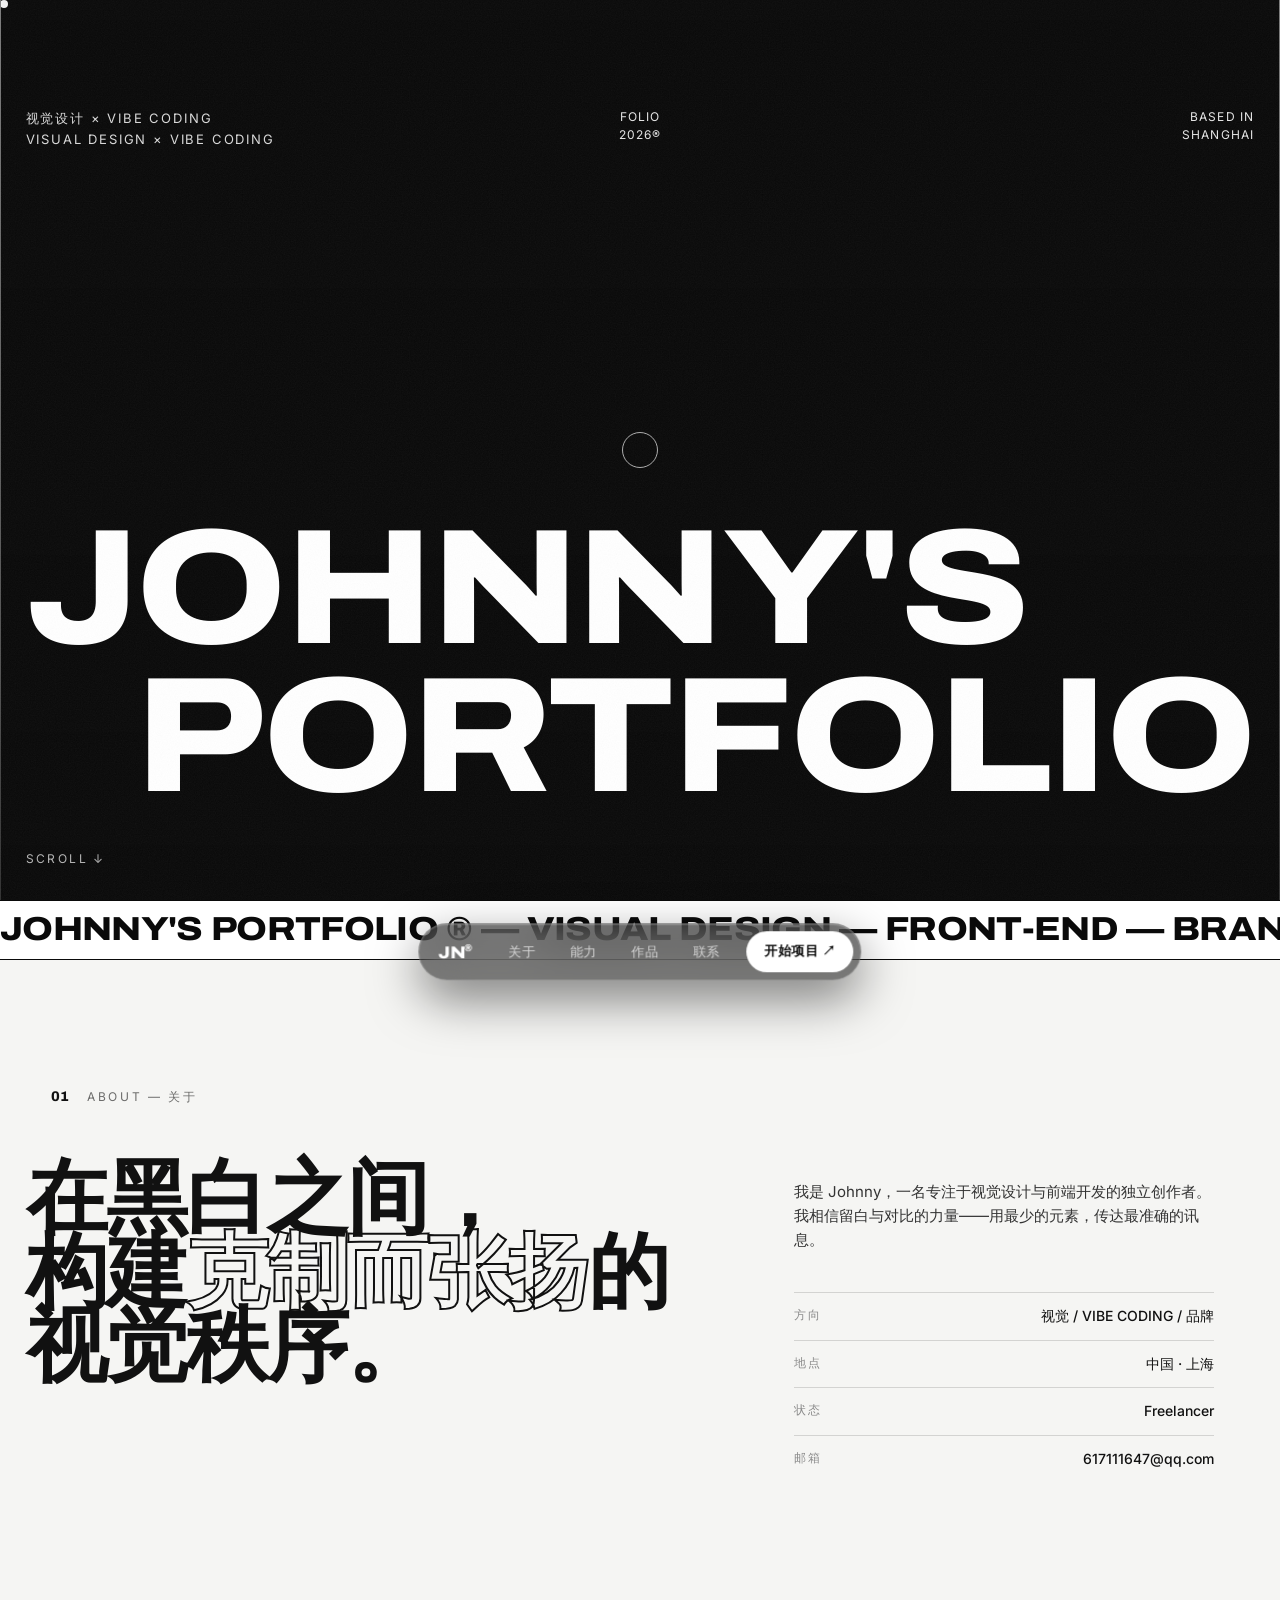
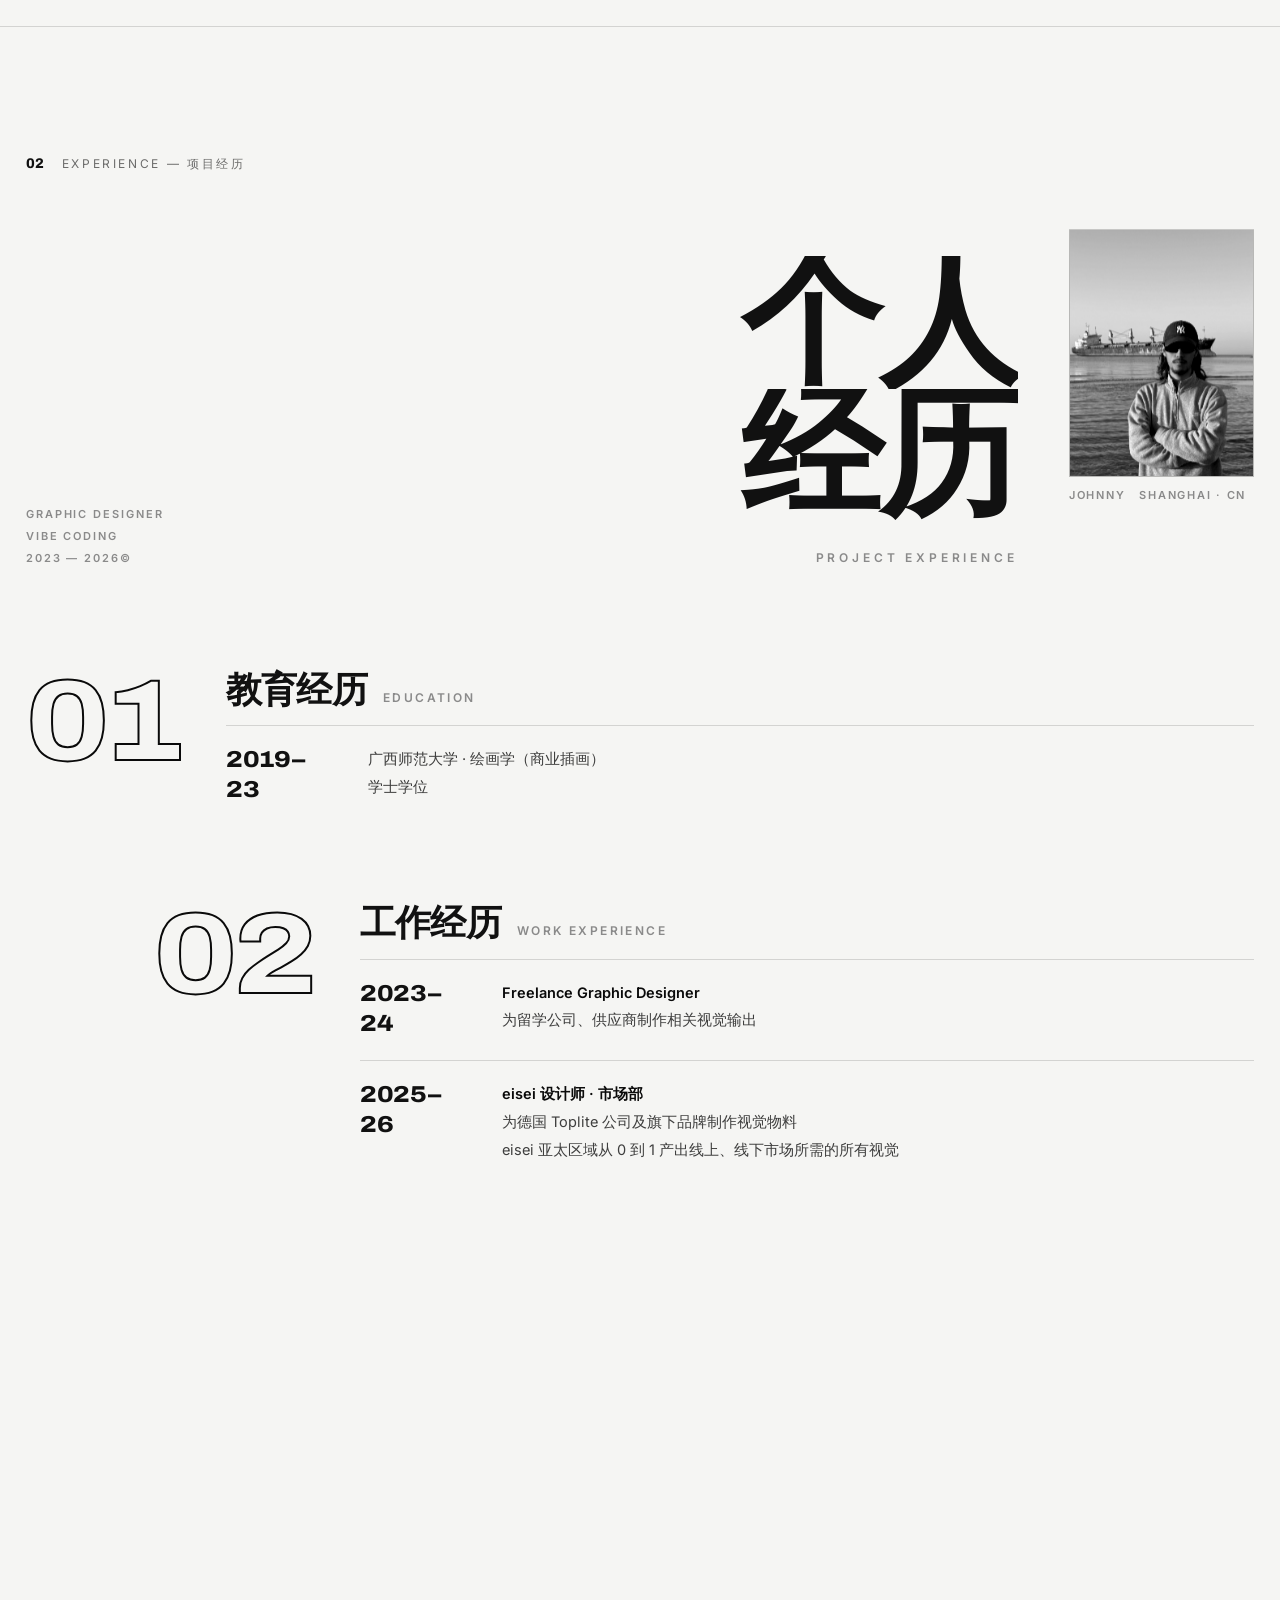
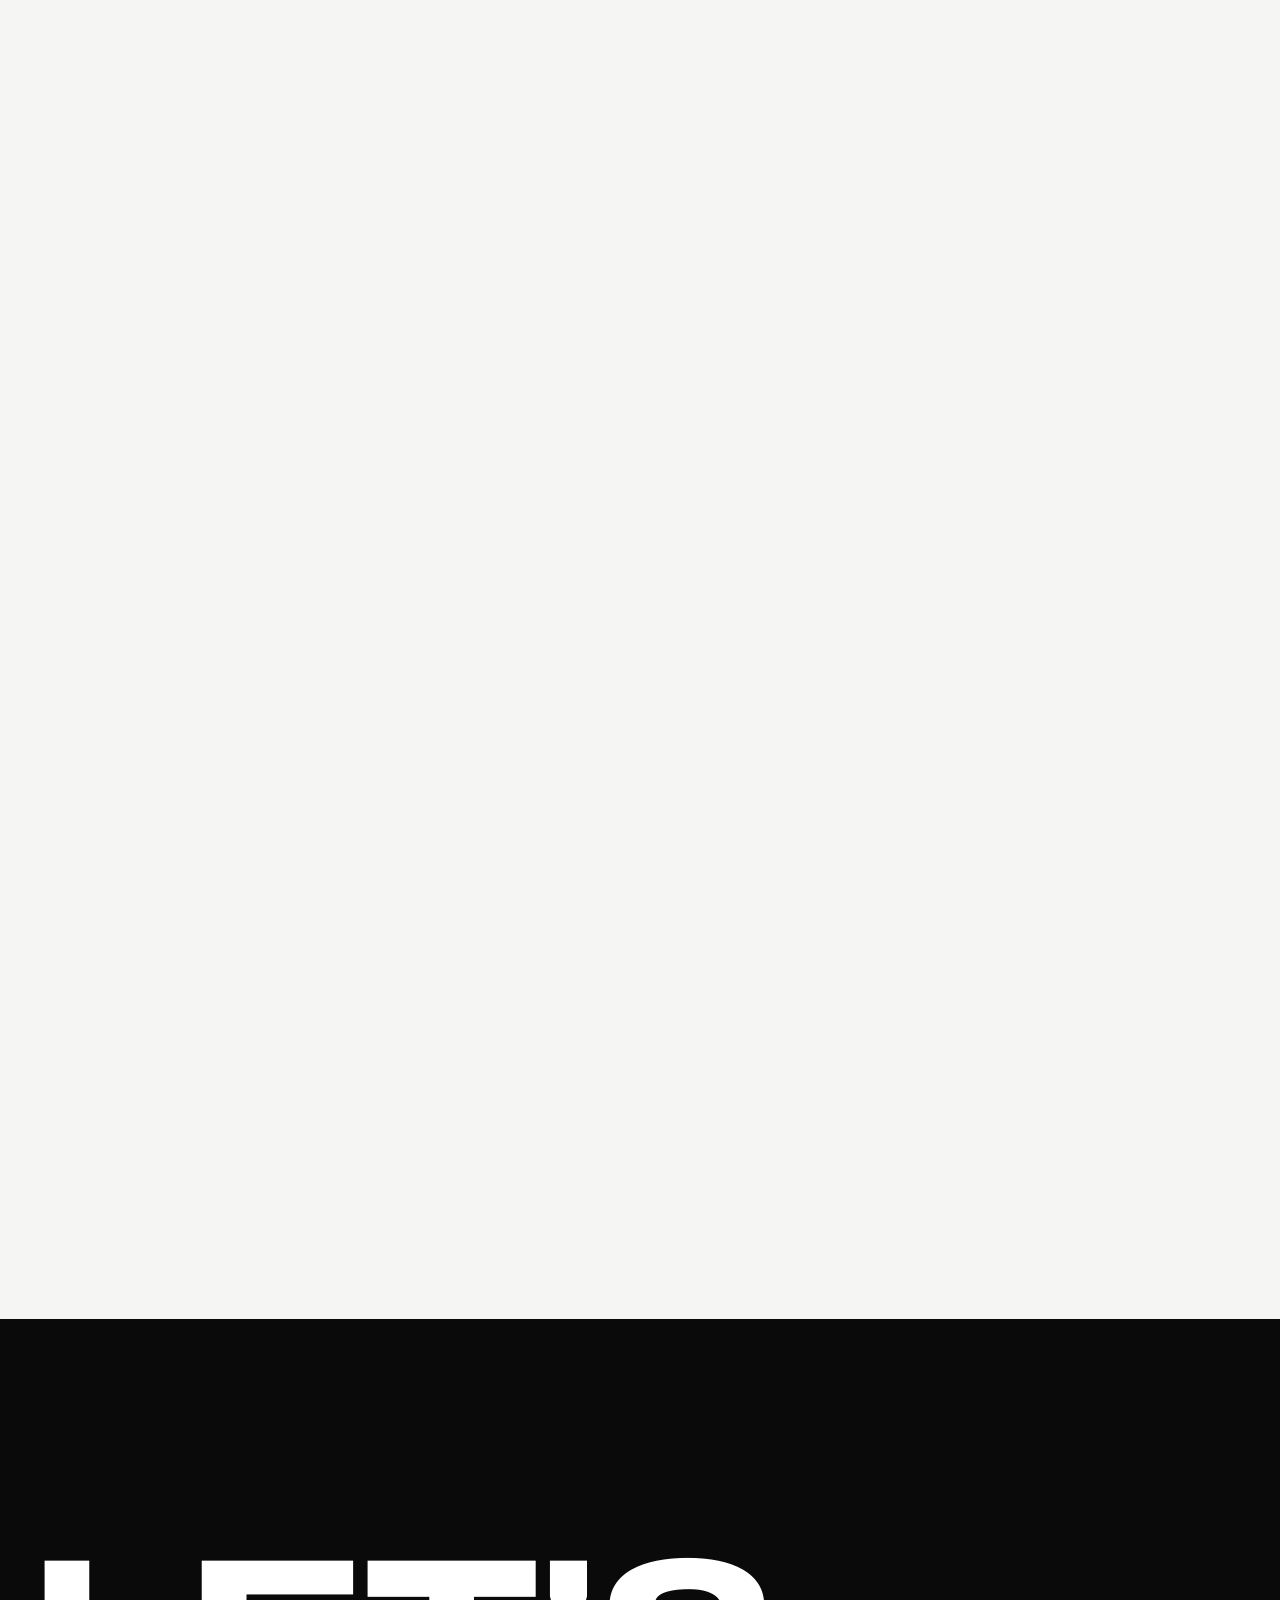
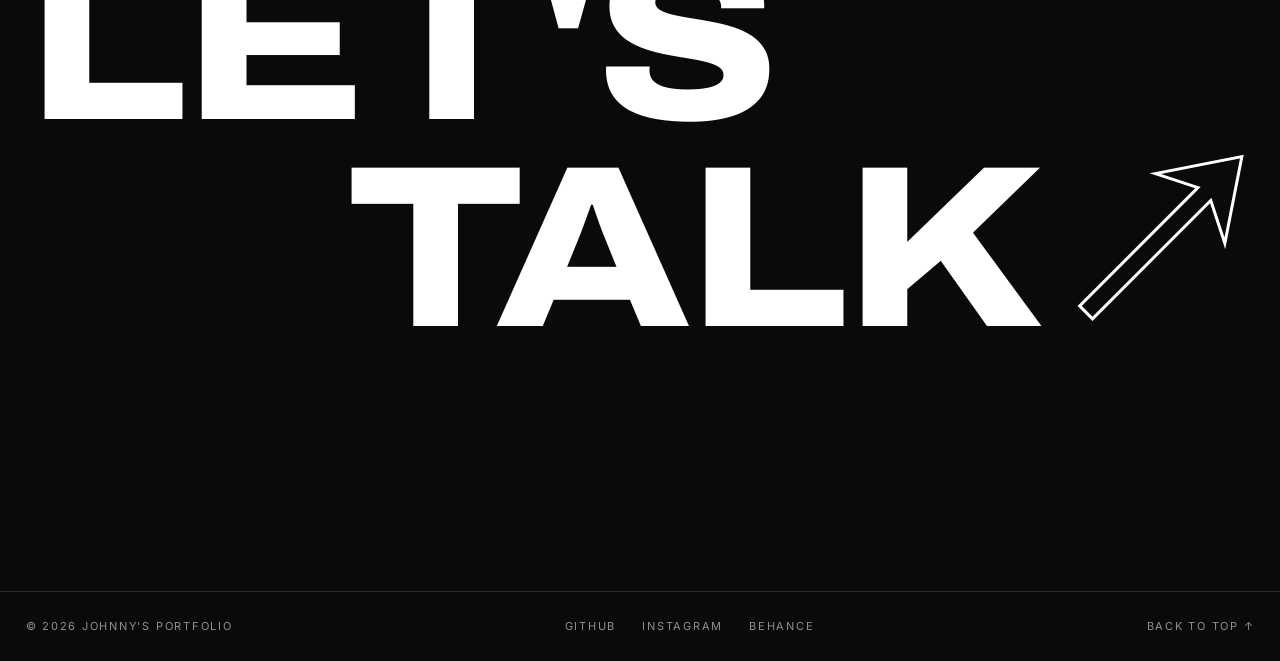
==== commit 83b9ce7f: "Mobile: extract all <=820px rules into standalone mobile-main.css (fresh cache key bypasses network-" ====
--- a/index.html
+++ b/index.html
@@ -9,6 +9,7 @@
   <link rel="preload" href="assets/fonts/Inter-var-latin.woff2" as="font" type="font/woff2" crossorigin />
   <link rel="stylesheet" href="assets/fonts/fonts.css" />
   <link rel="stylesheet" href="css/style.css?v=27" />
+  <link rel="stylesheet" href="css/mobile-main.css?v=1" />
 </head>
 <body class="is-loading">
 
--- a/css/mobile-main.css
+++ b/css/mobile-main.css
@@ -0,0 +1,83 @@
+/* ============================================================
+   Johnny's Portfolio — 主站移动端专属样式（≤820px）
+   独立文件：全新文件名 = 全新缓存键，绕开 style.css 被网络链路
+   （加速器/运营商节点）忽略版本参数缓存的问题。
+   手机端样式改动一律改这里（m.html 备用页另有自己的 css/mobile.css）。
+   ============================================================ */
+@media (max-width: 820px) {
+  /* —— 个人经历：标题在左、照片缩小放右侧（紧凑并排）—— */
+  .rs-hero { flex-direction: row-reverse; min-height: 0; gap: 5vw; align-items: flex-start; }
+  .rs-photo { width: 30vw; }
+  .rs-head { padding-top: 0; flex: 1; }
+  .rs-title { font-size: 16vw; }
+  .rs-meta { display: none; }   /* 散点 meta 与并排布局冲突，隐藏 */
+  .rs-photo figcaption { flex-wrap: wrap; gap: 8px; }   /* 窄图下标注不换行会撑破视口 */
+  .rs-block:nth-child(2), .rs-block:nth-child(3) { margin-left: 0; }
+  .rs-block { grid-template-columns: 1fr; gap: 20px; }
+  .rs-year { flex-basis: 84px; }
+
+  /* —— 灯箱 —— */
+  .lb-stage { padding: 9vh 5vw; }
+  .lb-prev { left: 12px; }
+  .lb-next { right: 12px; }
+
+  /* —— KV 轮播（平面设计 / 建模共用结构）—— */
+  .kv-section { --kv-w: min(320px, 72vw); }
+  .mdr-section { --kv-w: min(460px, 88vw); }
+  .kv-stage { touch-action: none; }   /* 舞台触摸完全交给轮播 JS，浏览器不抢做页面滚动 */
+
+  /* —— 习作/平面扇形：手机回退横滑 —— */
+  .strip-scroll { overflow-x: auto; padding-top: 120px; padding-bottom: 60px; }
+  .strip-stage { perspective: none; }
+  .strip { transform: none; }
+  .strip-item:hover { transform: translateY(-40px) scale(1.5); }
+
+  /* —— 品牌落体：2 列 —— */
+  .fall-grid { grid-template-columns: repeat(2, 1fr); gap: 28px 20px; }
+  .fall-card:nth-child(2), .fall-card:nth-child(5) { margin-top: 0; }
+  .fall-stage { padding: 30px 0 16px; }
+
+  /* —— 首页网格与大字 —— */
+  .about-grid, .works-grid { grid-template-columns: 1fr; }
+  .works-grid .work-card:nth-child(even) { margin-top: 0; }
+  .hero-title { font-size: clamp(44px, 12.6vw, 120px); padding: 0 5vw 9vh; }
+  .works-head { font-size: clamp(40px, 10.4vw, 180px); padding: 0 5vw; }
+  .works-head .outline { -webkit-text-stroke: 0; color: var(--ink); padding: 0 5vw; }   /* "作品"改实心黑 */
+  .about-manifesto { font-size: clamp(32px, 9vw, 110px); line-height: 1.14; }
+  .about-manifesto .em { -webkit-text-stroke: 0; color: var(--ink); }   /* 描边空心中文在手机上是墨团 */
+  .contact-title { font-size: clamp(56px, 18vw, 340px); padding: 0 5vw; }
+  .hero-tag { left: 0; right: 0; text-align: center; }   /* 顶部小字居中，对应大标题中轴 */
+  .hl1, .hl2 { display: none; }   /* 顶部散点标签与 hero-tag 同层挤在 12vh，隐藏 */
+
+  /* —— 触屏粘滞 :hover 事故规避 —— */
+  .sr-detail { display: none; }   /* 粘滞 hover 让多行浮动说明同时浮现互相重叠 */
+  /* 双层滚动置换结构在触屏上会因粘滞 hover 把两层同时拉出（双线错位穿插如栅栏）
+     → 彻底废掉双层，只留一层描边镂空字 */
+  .sub-cta .cta-ghost { display: none !important; }
+  .sub-cta .cta-line { transform: none !important; -webkit-text-stroke: 1.1px var(--white); color: transparent; }
+  .sub-cta:hover .cta-line { transform: none !important; }
+  .service-row:active { background: var(--paper); color: var(--black); }   /* 点击行即时反色 */
+  .work-card:active { transform: scale(0.985); }
+
+  /* —— 次级页 —— */
+  .sub-hero { min-height: 58vh; padding: 11vh 5vw 6vh; }   /* 压缩顶部大留白 */
+  .sub-title .cn { line-height: 1.08; }   /* 中文方块字放宽行高杜绝行行重叠 */
+  .rs-title { line-height: 1.06; }
+  .rs-title i { margin: 0 1vw; }
+  .sub-title .en { -webkit-text-stroke-width: 1.4px; }   /* 英文描边保留空心 */
+
+  /* —— 留白与导航 —— */
+  #about { padding: 10vh 6vw 12vh; }
+  #works { padding: 10vh 0 12vh; }
+  #works .works-grid { padding: 0 5vw; }
+  #services .service-row { padding: 3vh 5vw; }
+  #services .service-row:hover { padding-left: 6vw; }
+  .sec-head, .sec-head ~ * { margin-left: 0; }
+  .sec-head { padding: 0 5vw; }
+  #contact { overflow: hidden; }
+  .footer { padding: 26px 5vw; flex-direction: column; gap: 14px; }
+  .dock { max-width: calc(100vw - 16px); }
+  .dock-brand, .dock-cta { display: none; }
+  .dock-nav a { padding: 10px 12px; font-size: 12px; }
+  .talk-btn { margin-left: 5vw; }
+}
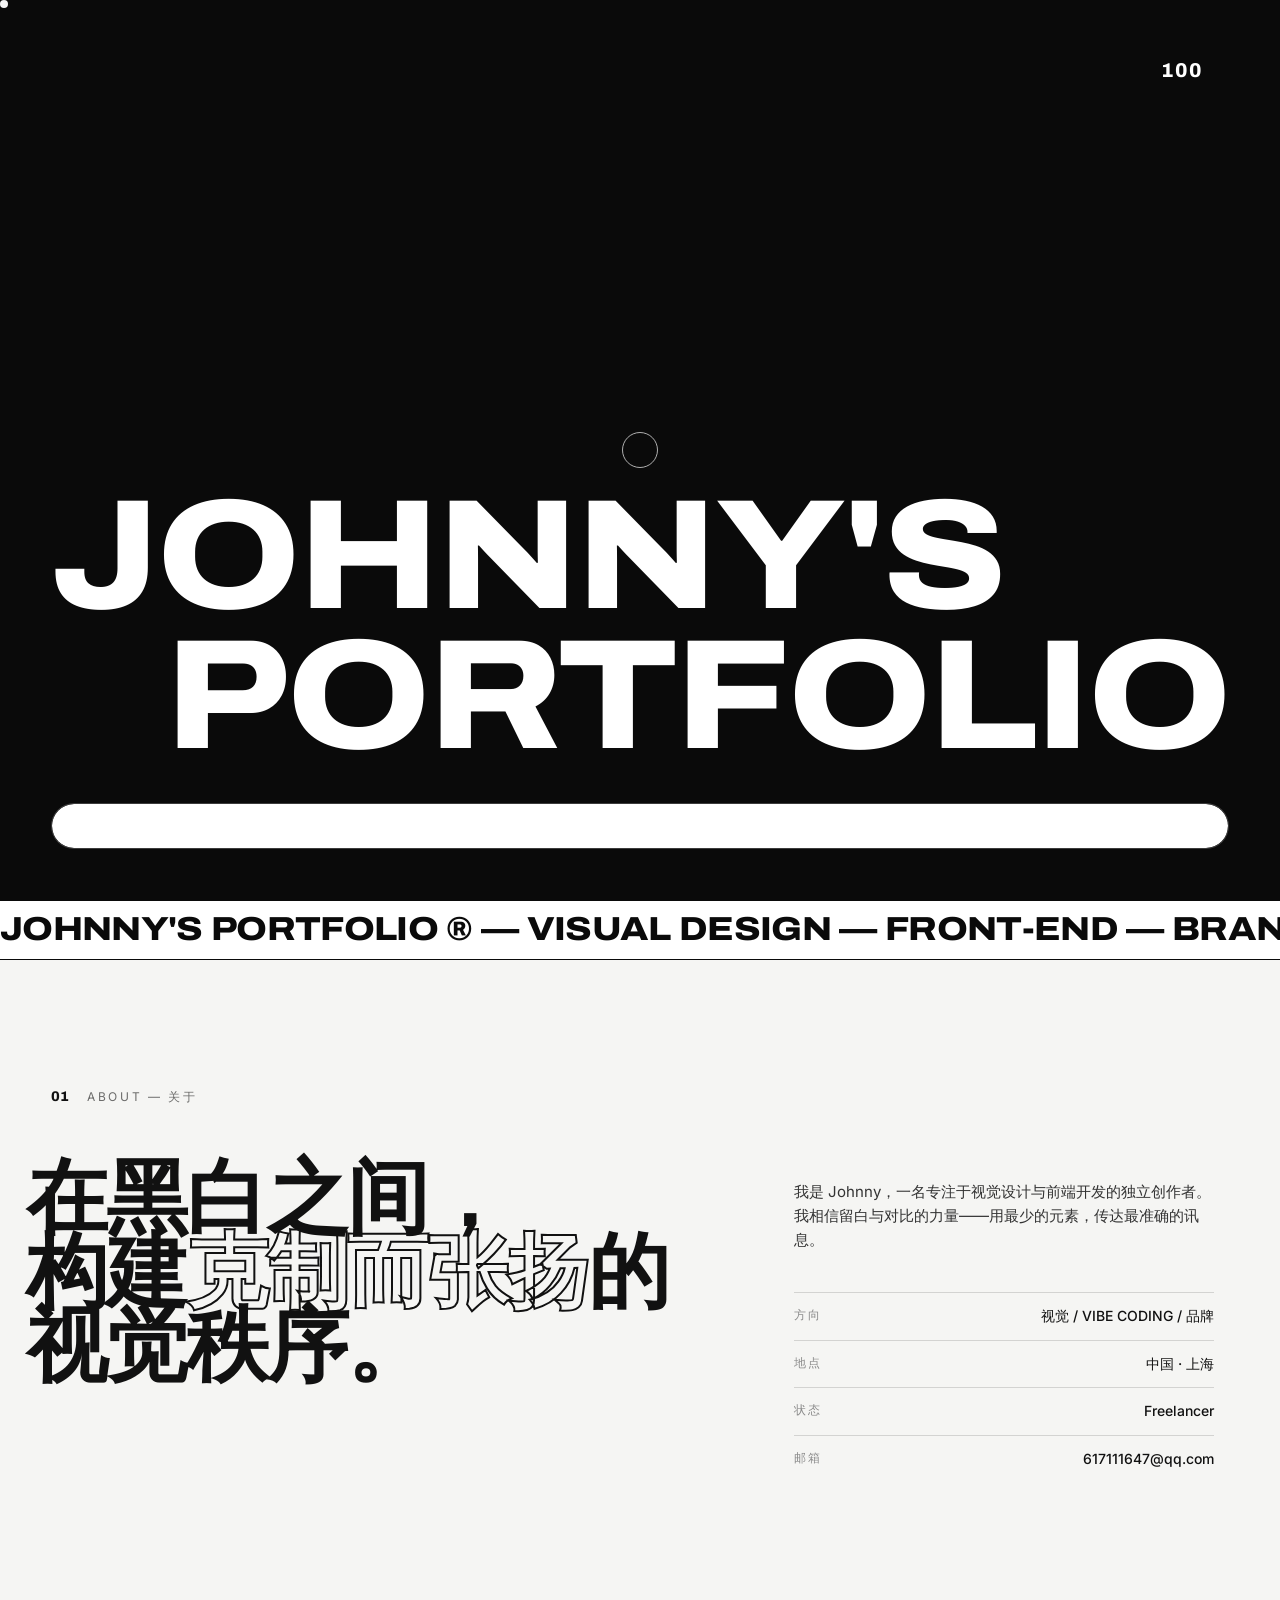
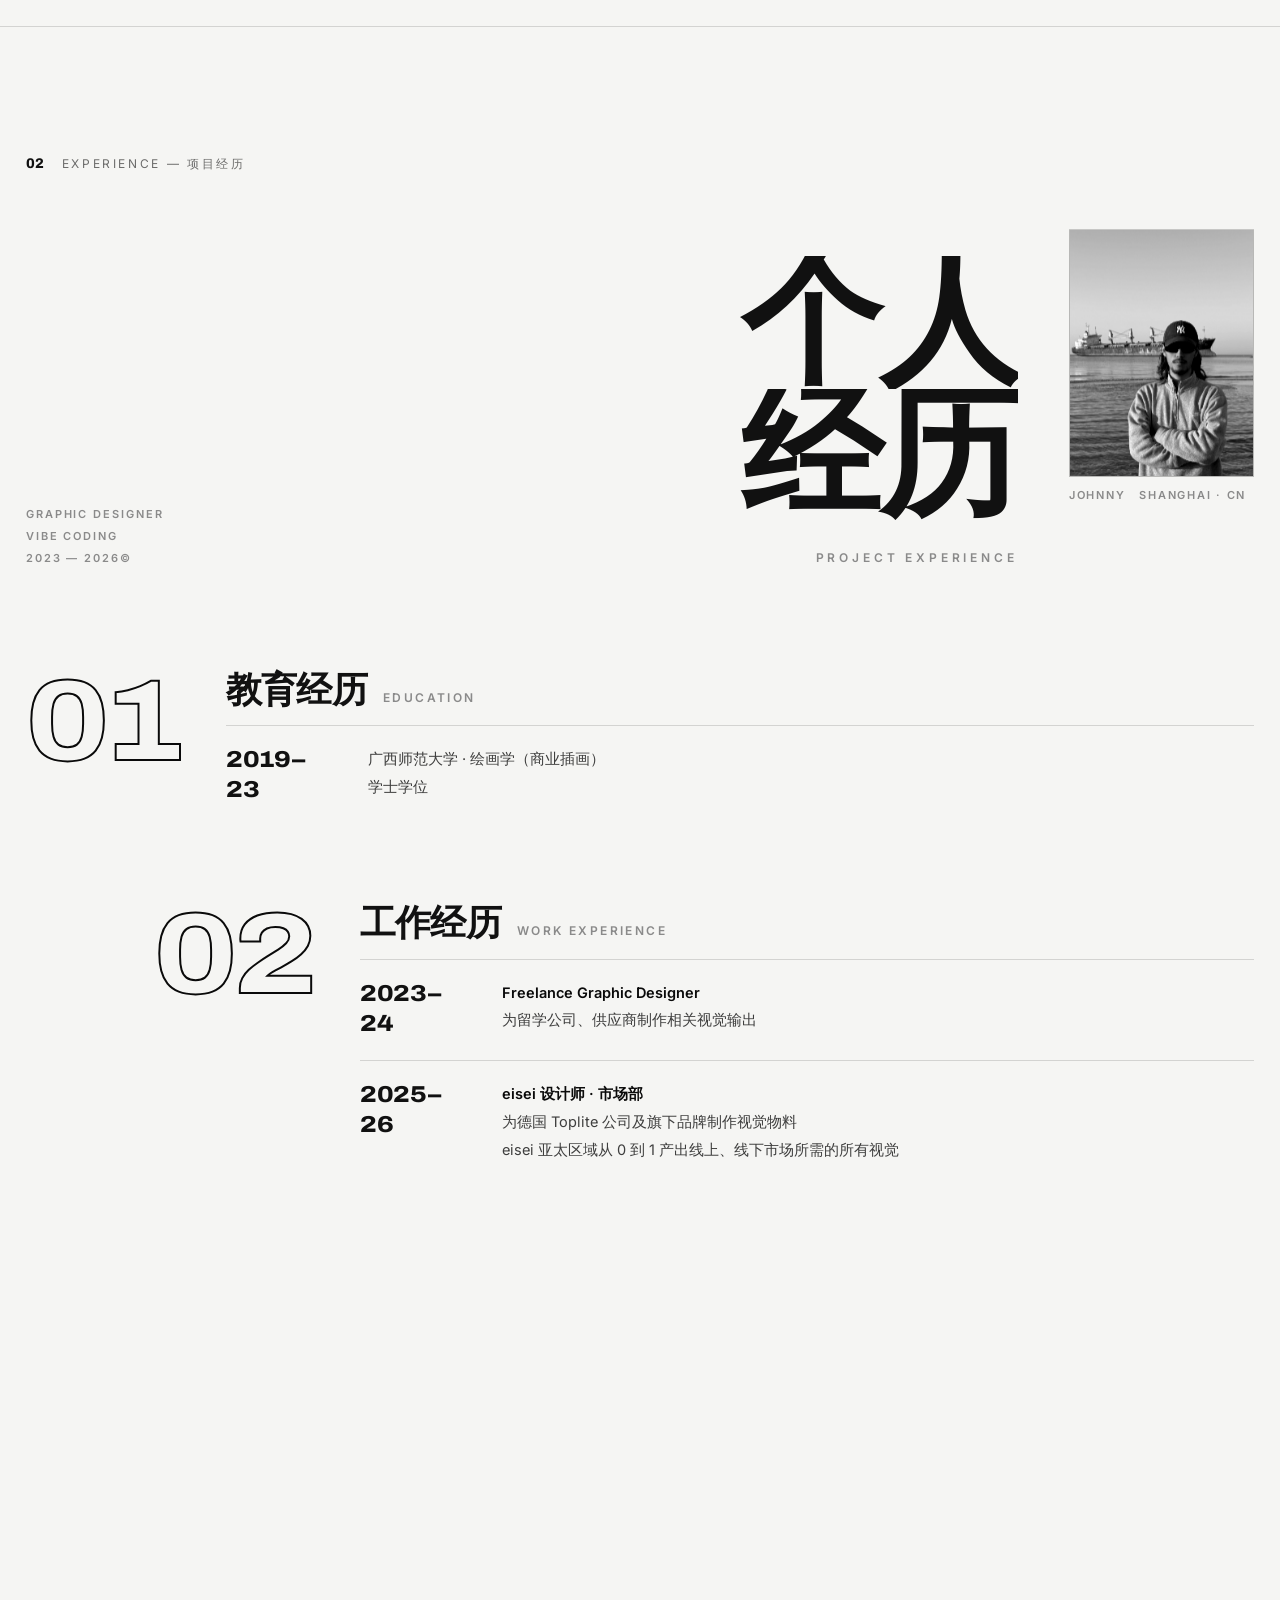
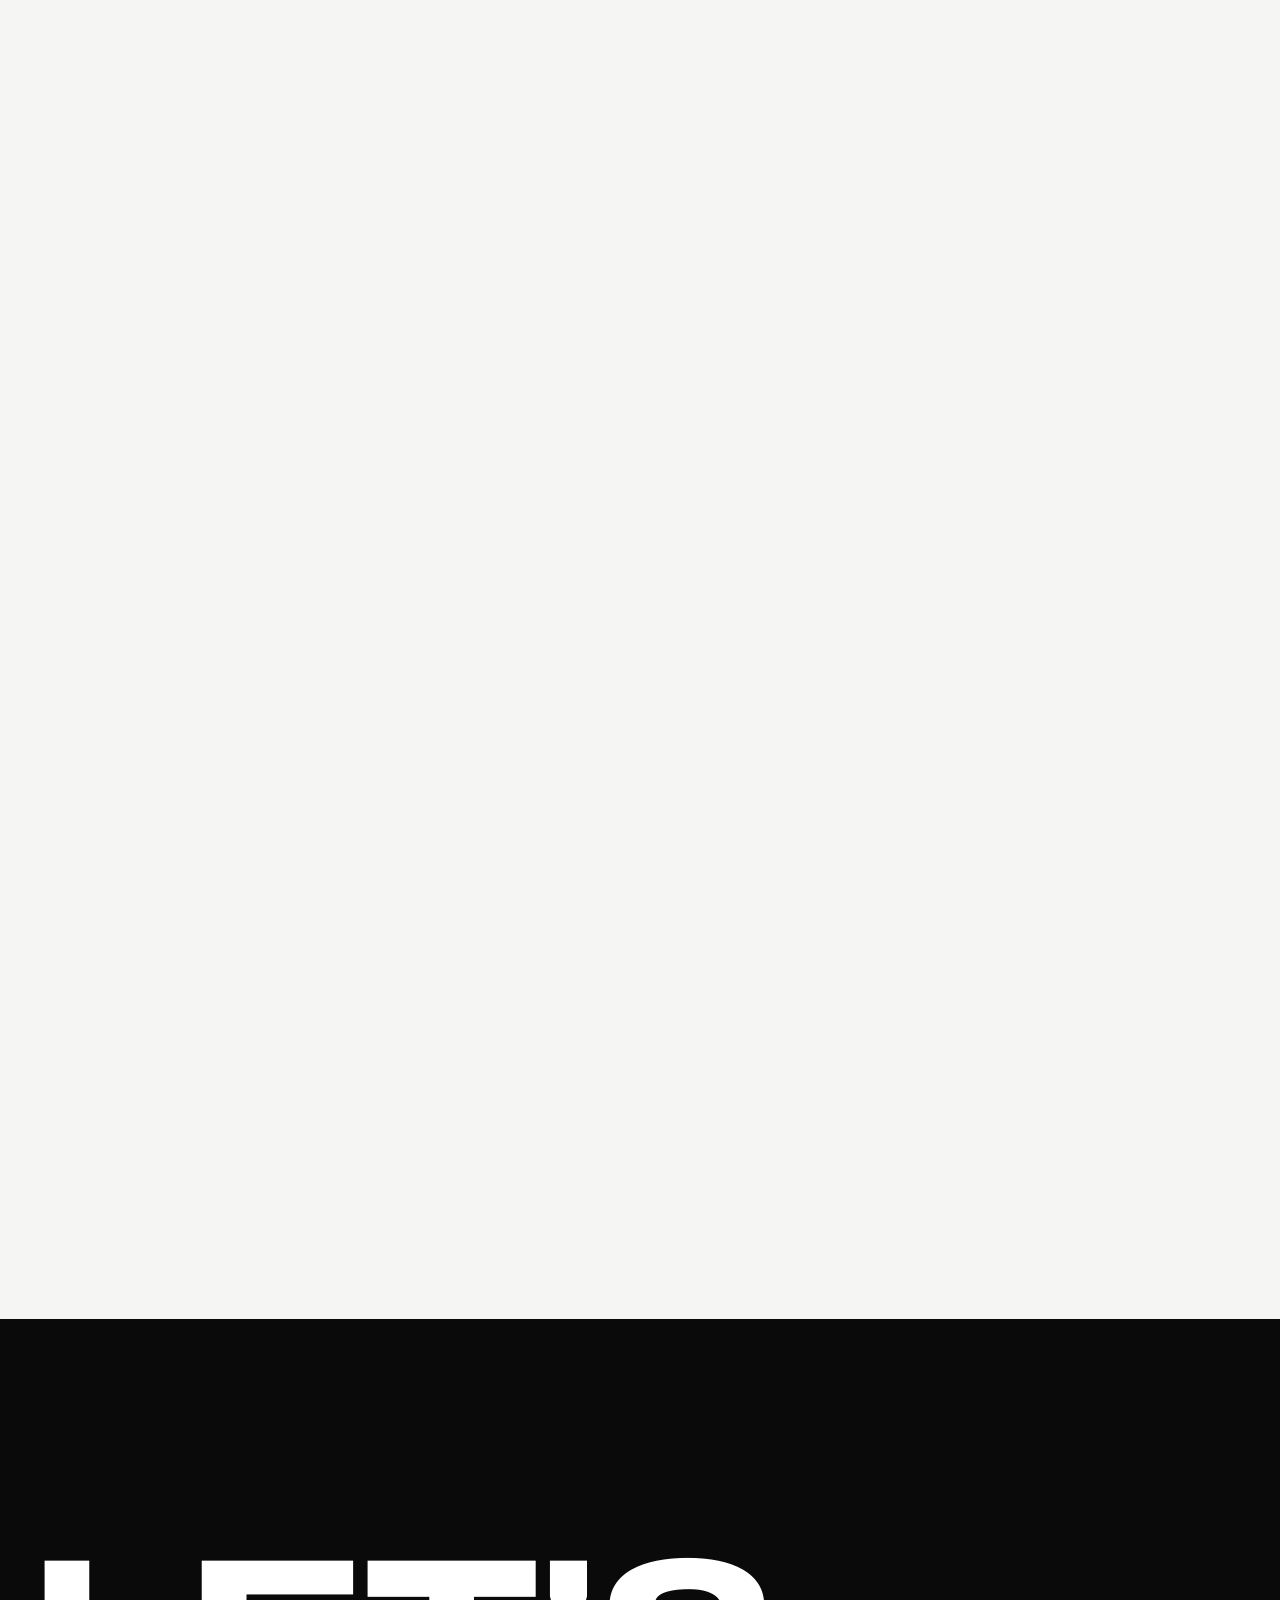
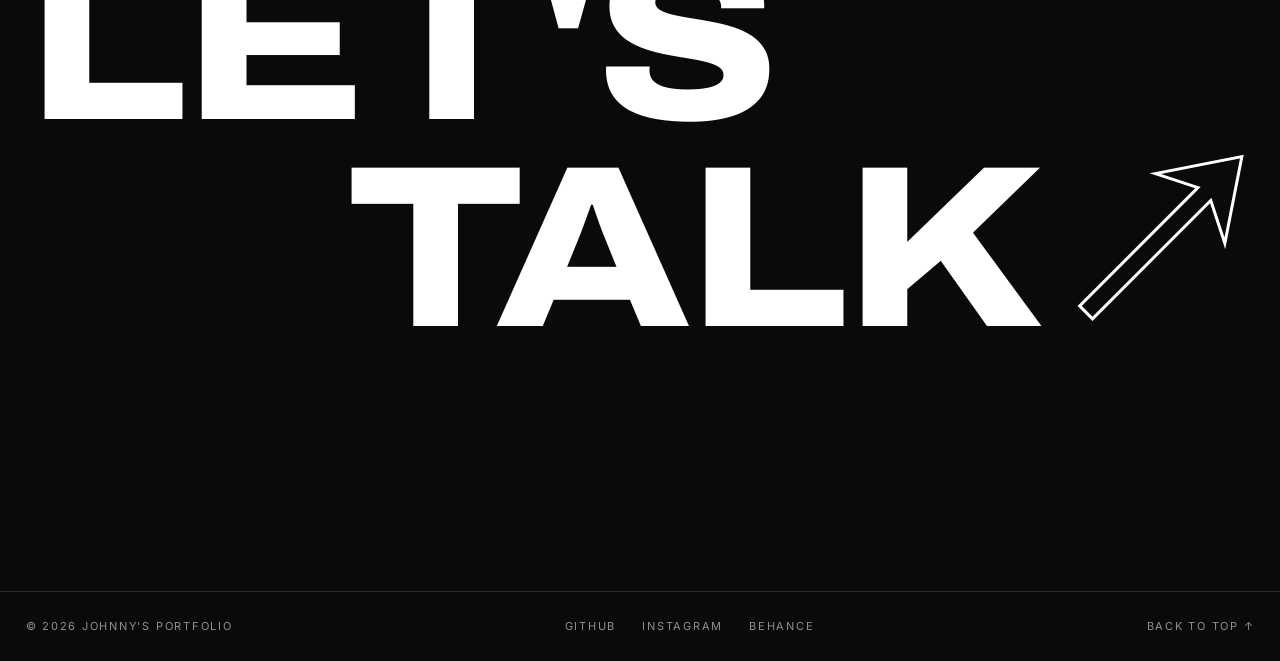
==== commit 0346ef56: "Mobile: solid white sub-cta (WebKit Chinese outline rendering defect), jelly squash on strip horizon" ====
--- a/index.html
+++ b/index.html
@@ -9,7 +9,7 @@
   <link rel="preload" href="assets/fonts/Inter-var-latin.woff2" as="font" type="font/woff2" crossorigin />
   <link rel="stylesheet" href="assets/fonts/fonts.css" />
   <link rel="stylesheet" href="css/style.css?v=27" />
-  <link rel="stylesheet" href="css/mobile-main.css?v=1" />
+  <link rel="stylesheet" href="css/mobile-main.css?v=2" />
 </head>
 <body class="is-loading">
 
@@ -290,6 +290,6 @@
     </section>
   </main>
 
-  <script src="js/main.js?v=16"></script>
+  <script src="js/main.js?v=17"></script>
 </body>
 </html>
--- a/css/mobile-main.css
+++ b/css/mobile-main.css
@@ -51,13 +51,17 @@
 
   /* —— 触屏粘滞 :hover 事故规避 —— */
   .sr-detail { display: none; }   /* 粘滞 hover 让多行浮动说明同时浮现互相重叠 */
-  /* 双层滚动置换结构在触屏上会因粘滞 hover 把两层同时拉出（双线错位穿插如栅栏）
-     → 彻底废掉双层，只留一层描边镂空字 */
+  /* 双层滚动置换结构在触屏上会因粘滞 hover 把两层同时拉出（双线错位如栅栏）
+     → 彻底废掉双层。且 WebKit 对"中文粗体+描边"渲染出双线错位（浏览器缺陷，
+     任何描边宽度都救不了）→ 手机端用实心白字，稳定且干净 */
   .sub-cta .cta-ghost { display: none !important; }
-  .sub-cta .cta-line { transform: none !important; -webkit-text-stroke: 1.1px var(--white); color: transparent; }
+  .sub-cta .cta-line { transform: none !important; -webkit-text-stroke: 0; color: var(--white); }
   .sub-cta:hover .cta-line { transform: none !important; }
   .service-row:active { background: var(--paper); color: var(--black); }   /* 点击行即时反色 */
   .work-card:active { transform: scale(0.985); }
+  /* 扇形卡在触屏上用 :active 轻反馈；:hover 的放大 1.5 会被粘滞触发干扰滑动 */
+  .strip-item:hover { transform: none; }
+  .strip-item:active { transform: scale(0.97); }
 
   /* —— 次级页 —— */
   .sub-hero { min-height: 58vh; padding: 11vh 5vw 6vh; }   /* 压缩顶部大留白 */
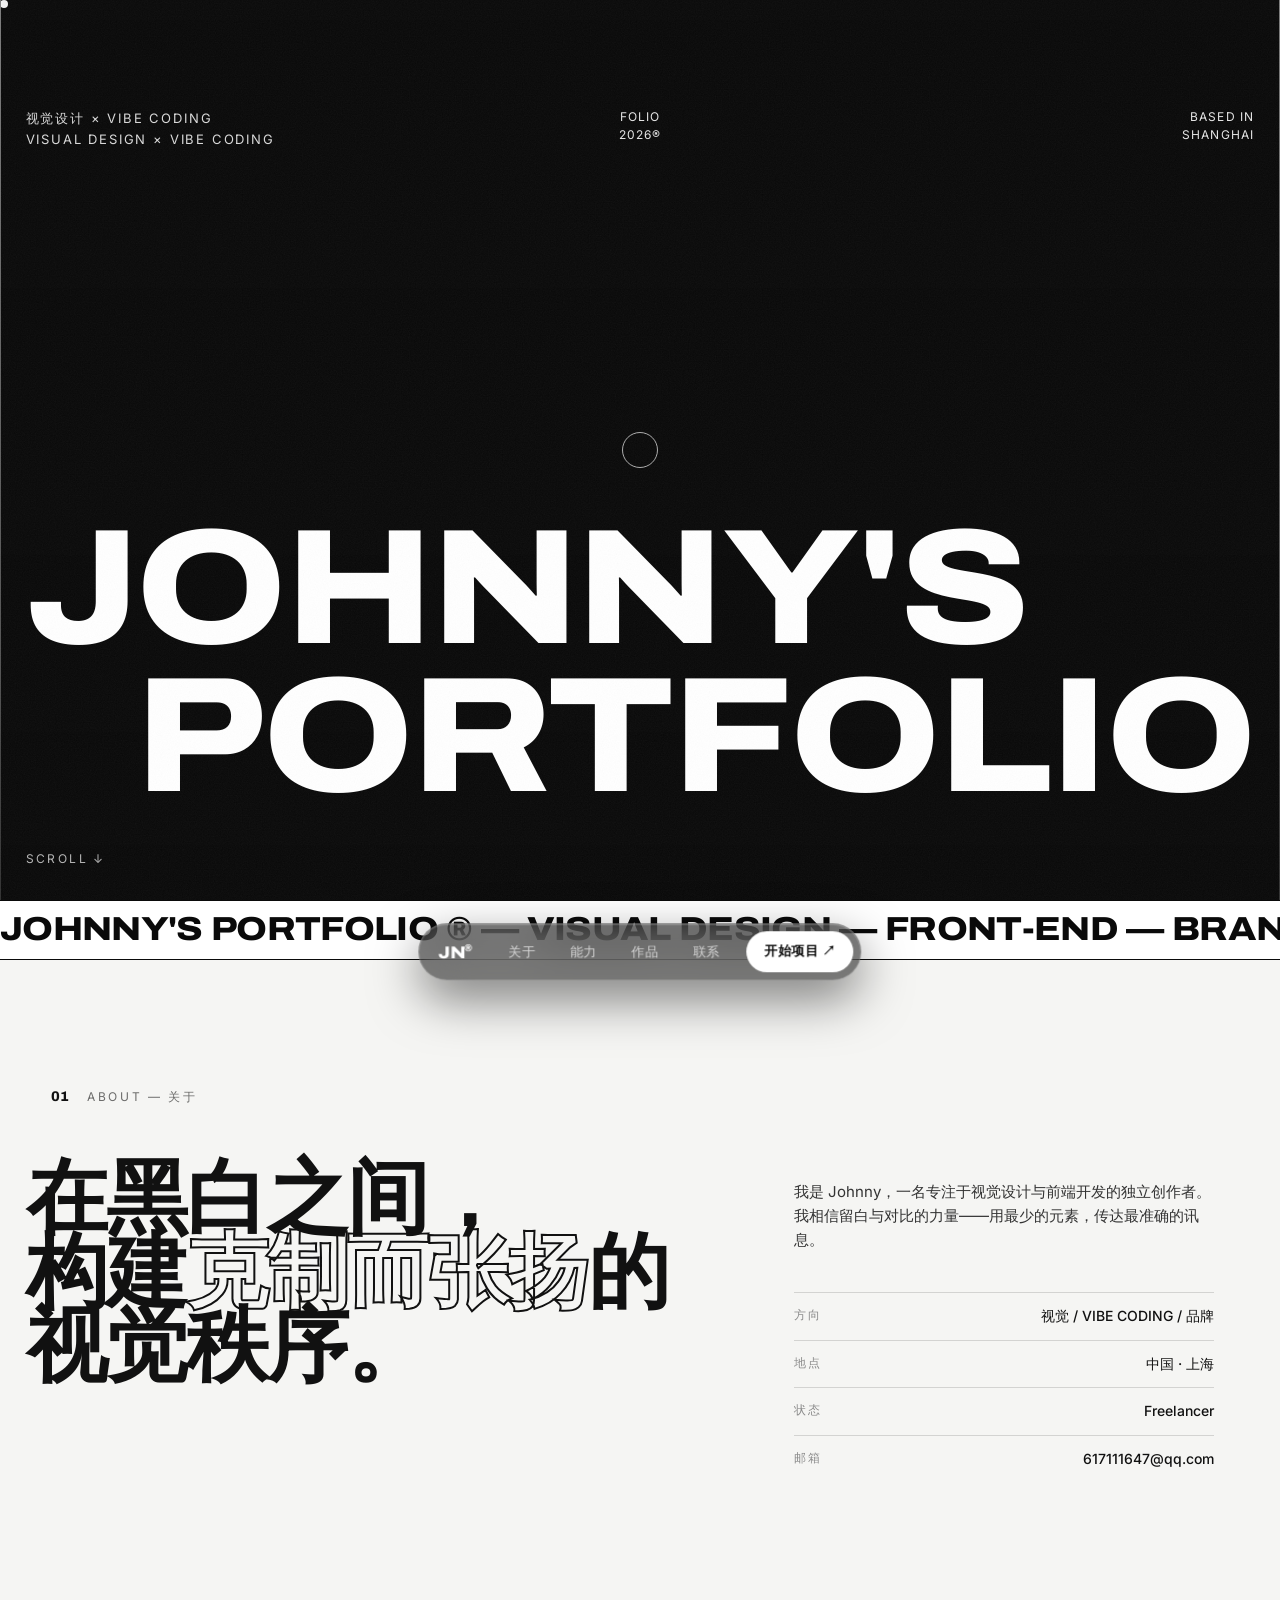
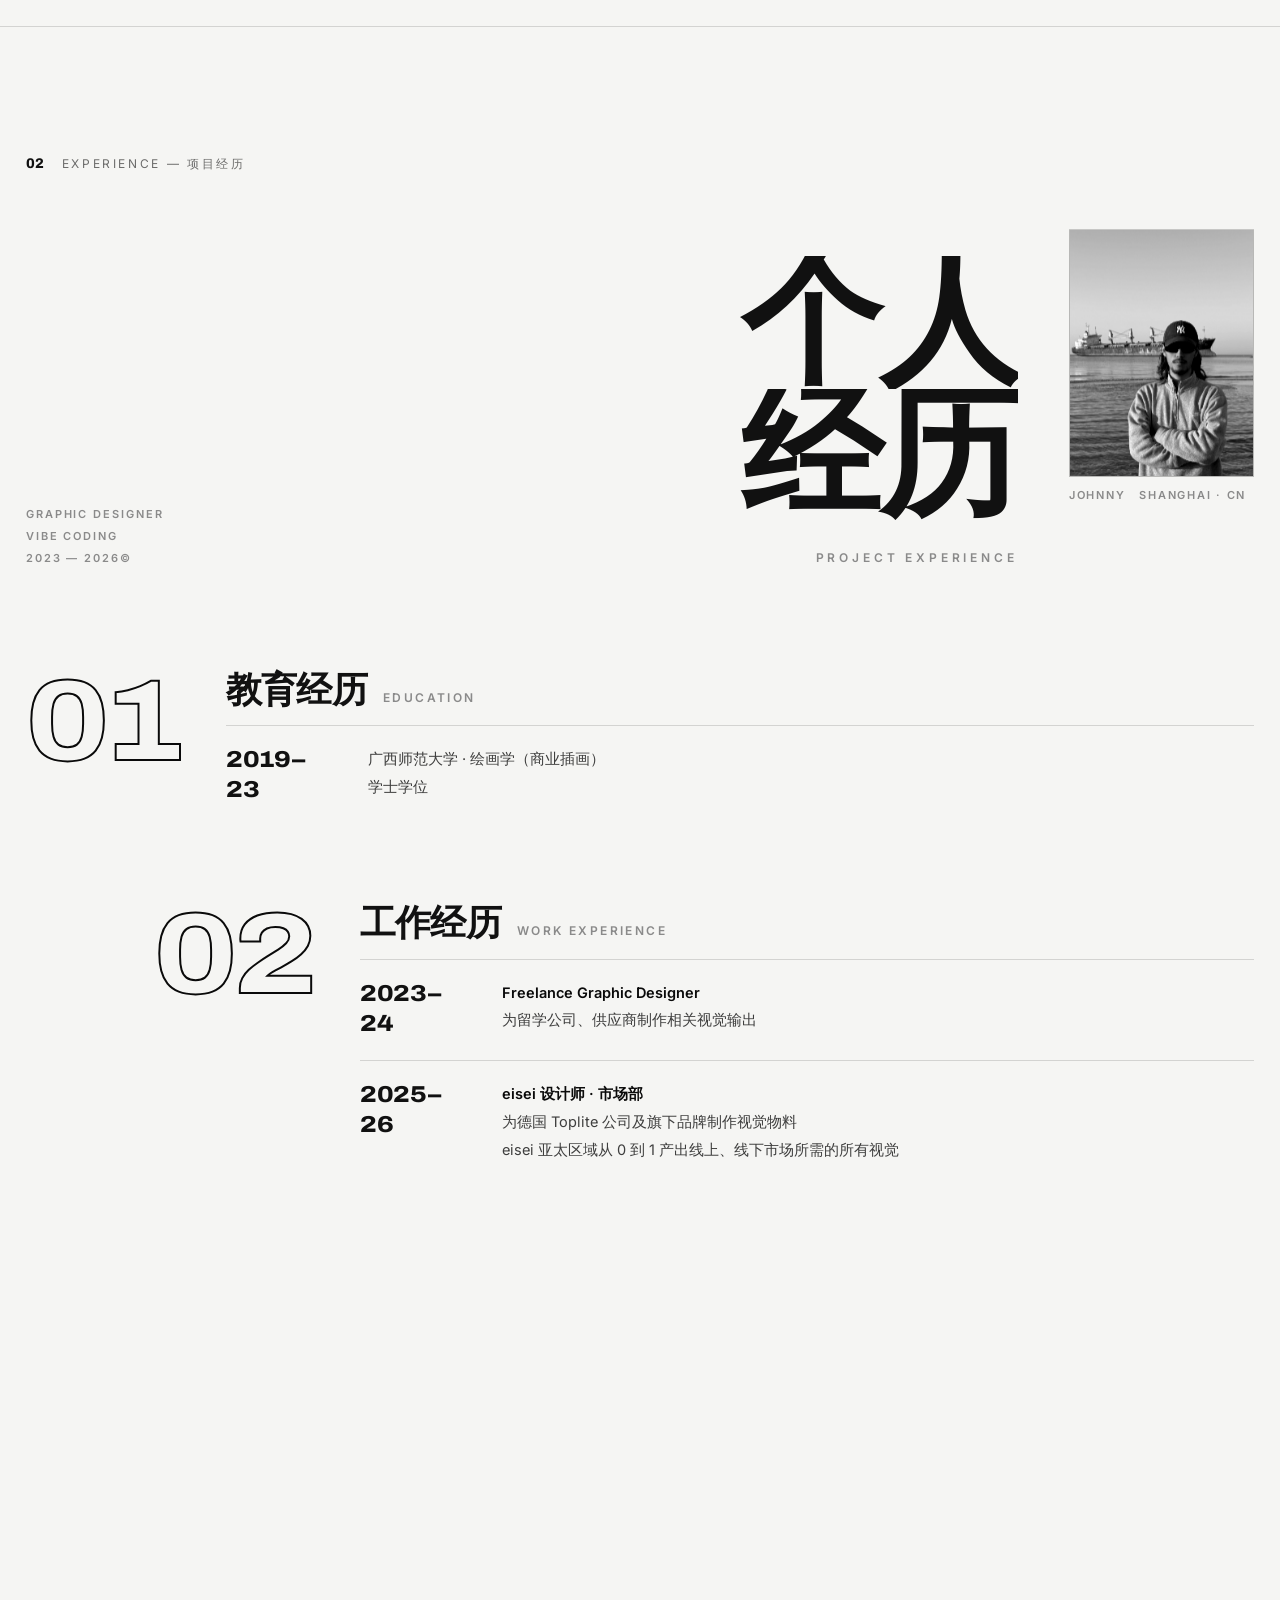
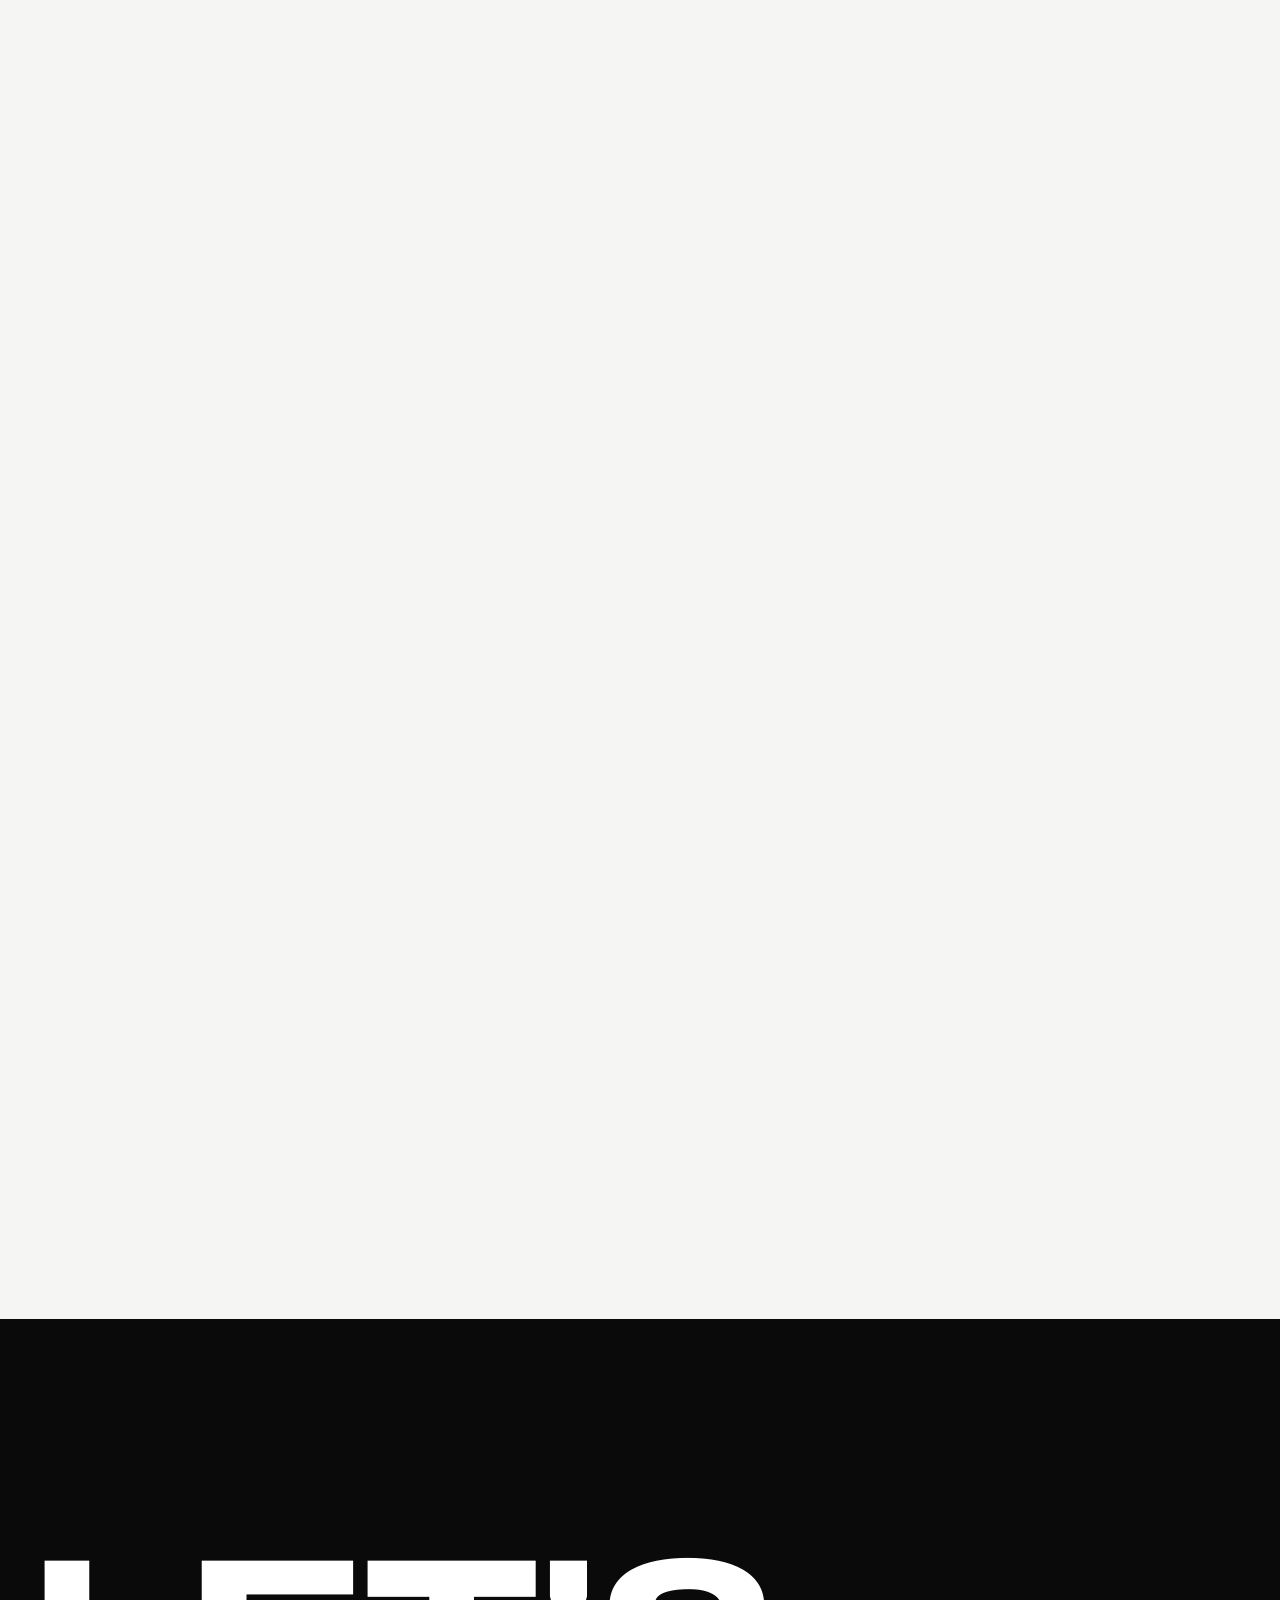
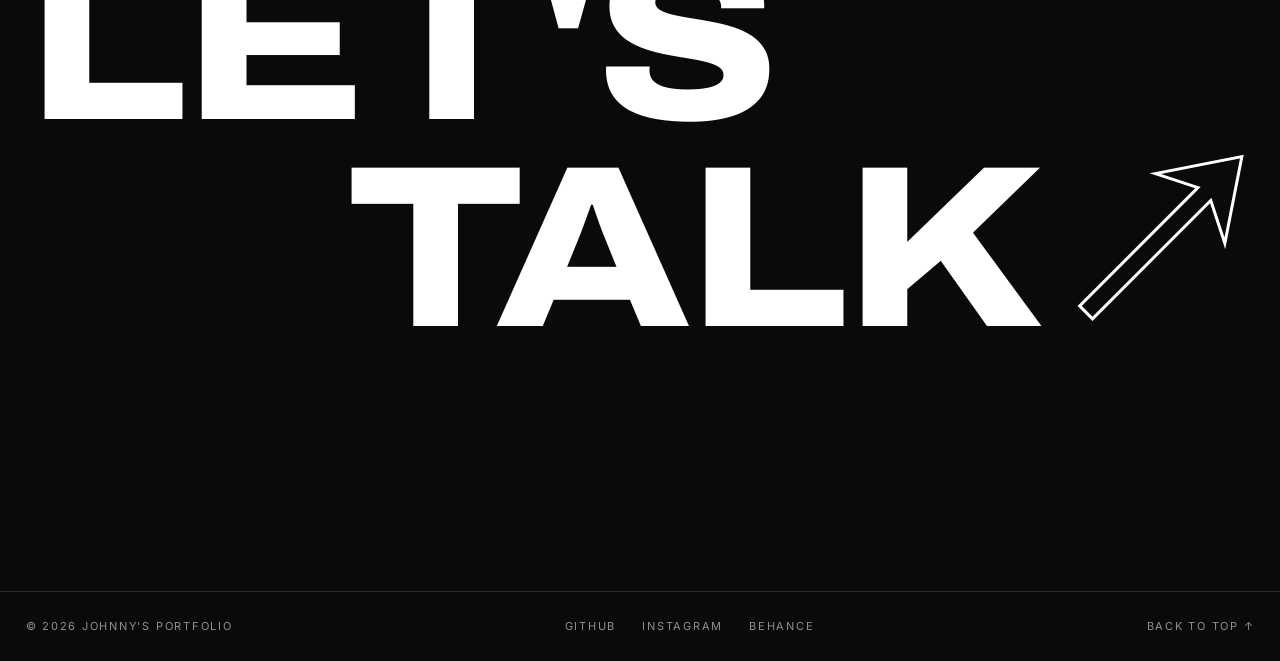
==== commit e49e6880: "Mobile KV: spring-interpolated drag + release momentum for buttery scroll, remove arrow from sub-cta" ====
--- a/index.html
+++ b/index.html
@@ -290,6 +290,6 @@
     </section>
   </main>
 
-  <script src="js/main.js?v=17"></script>
+  <script src="js/main.js?v=18"></script>
 </body>
 </html>
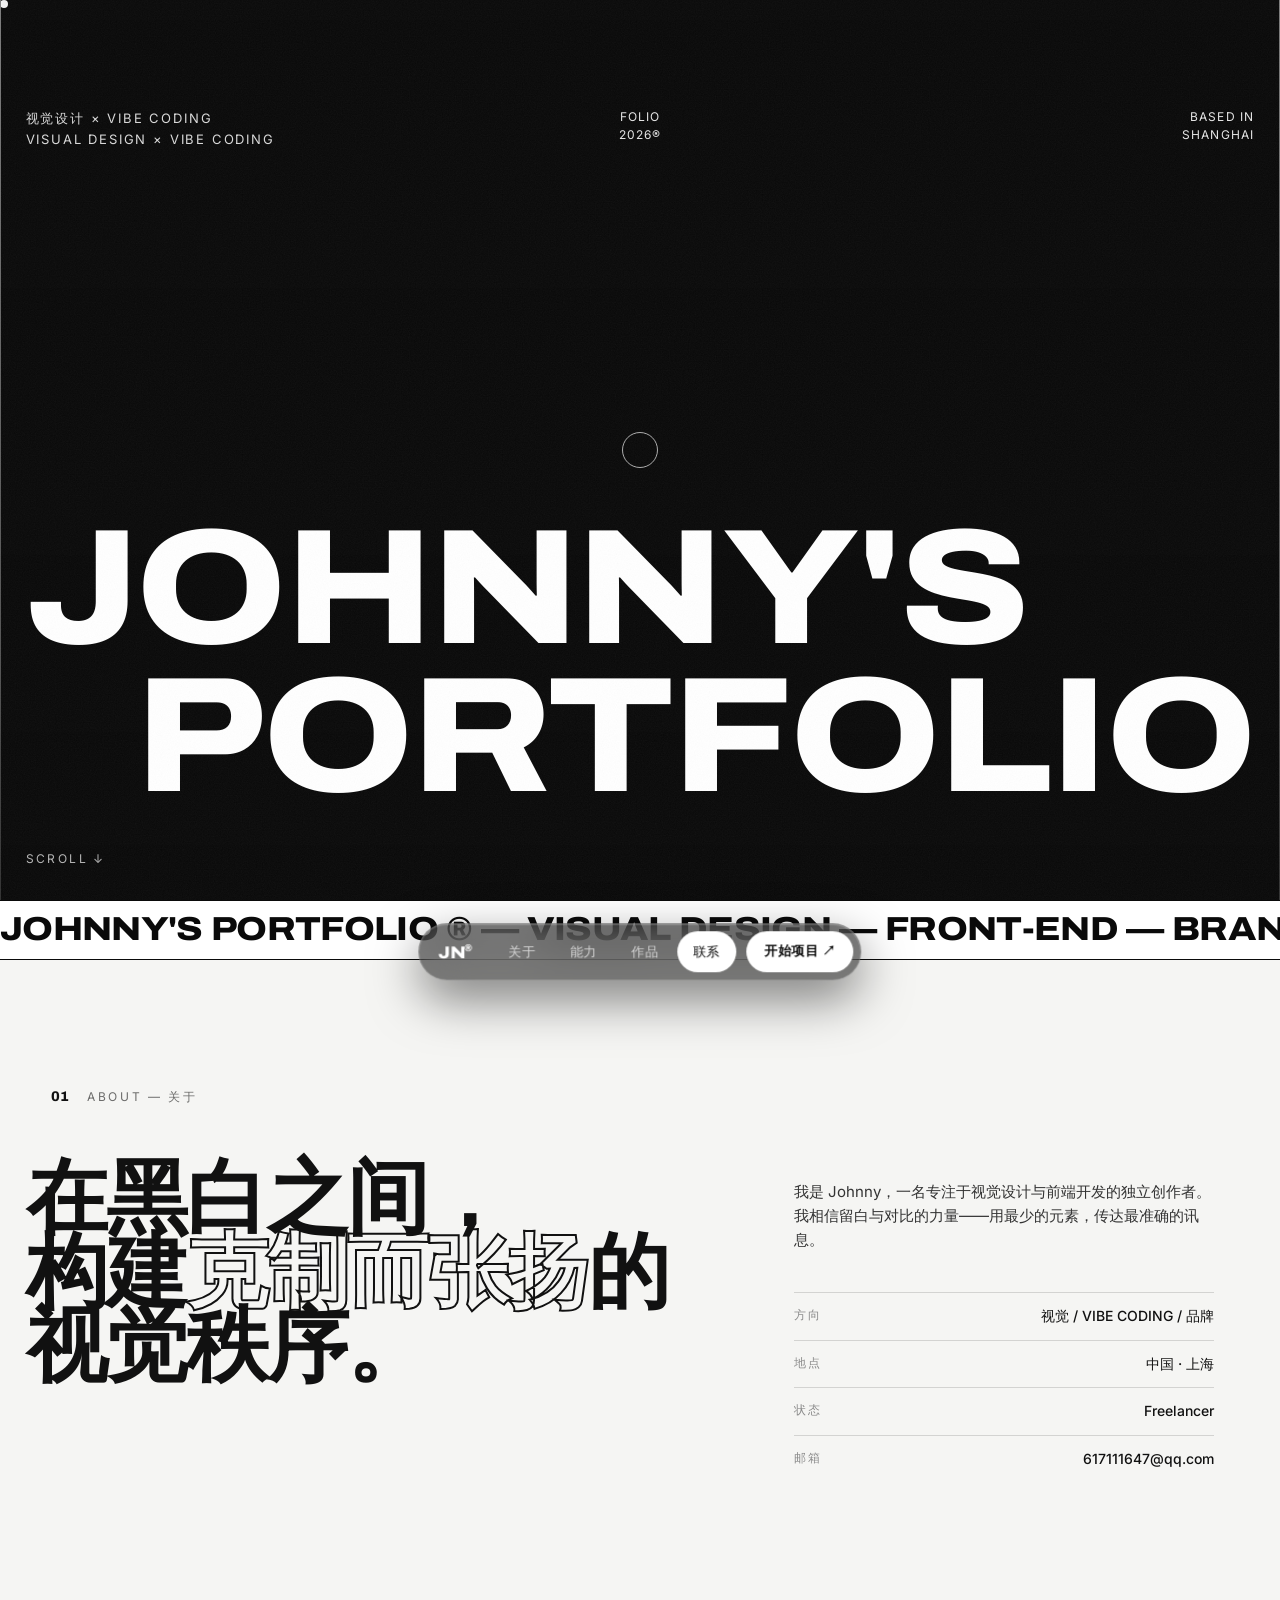
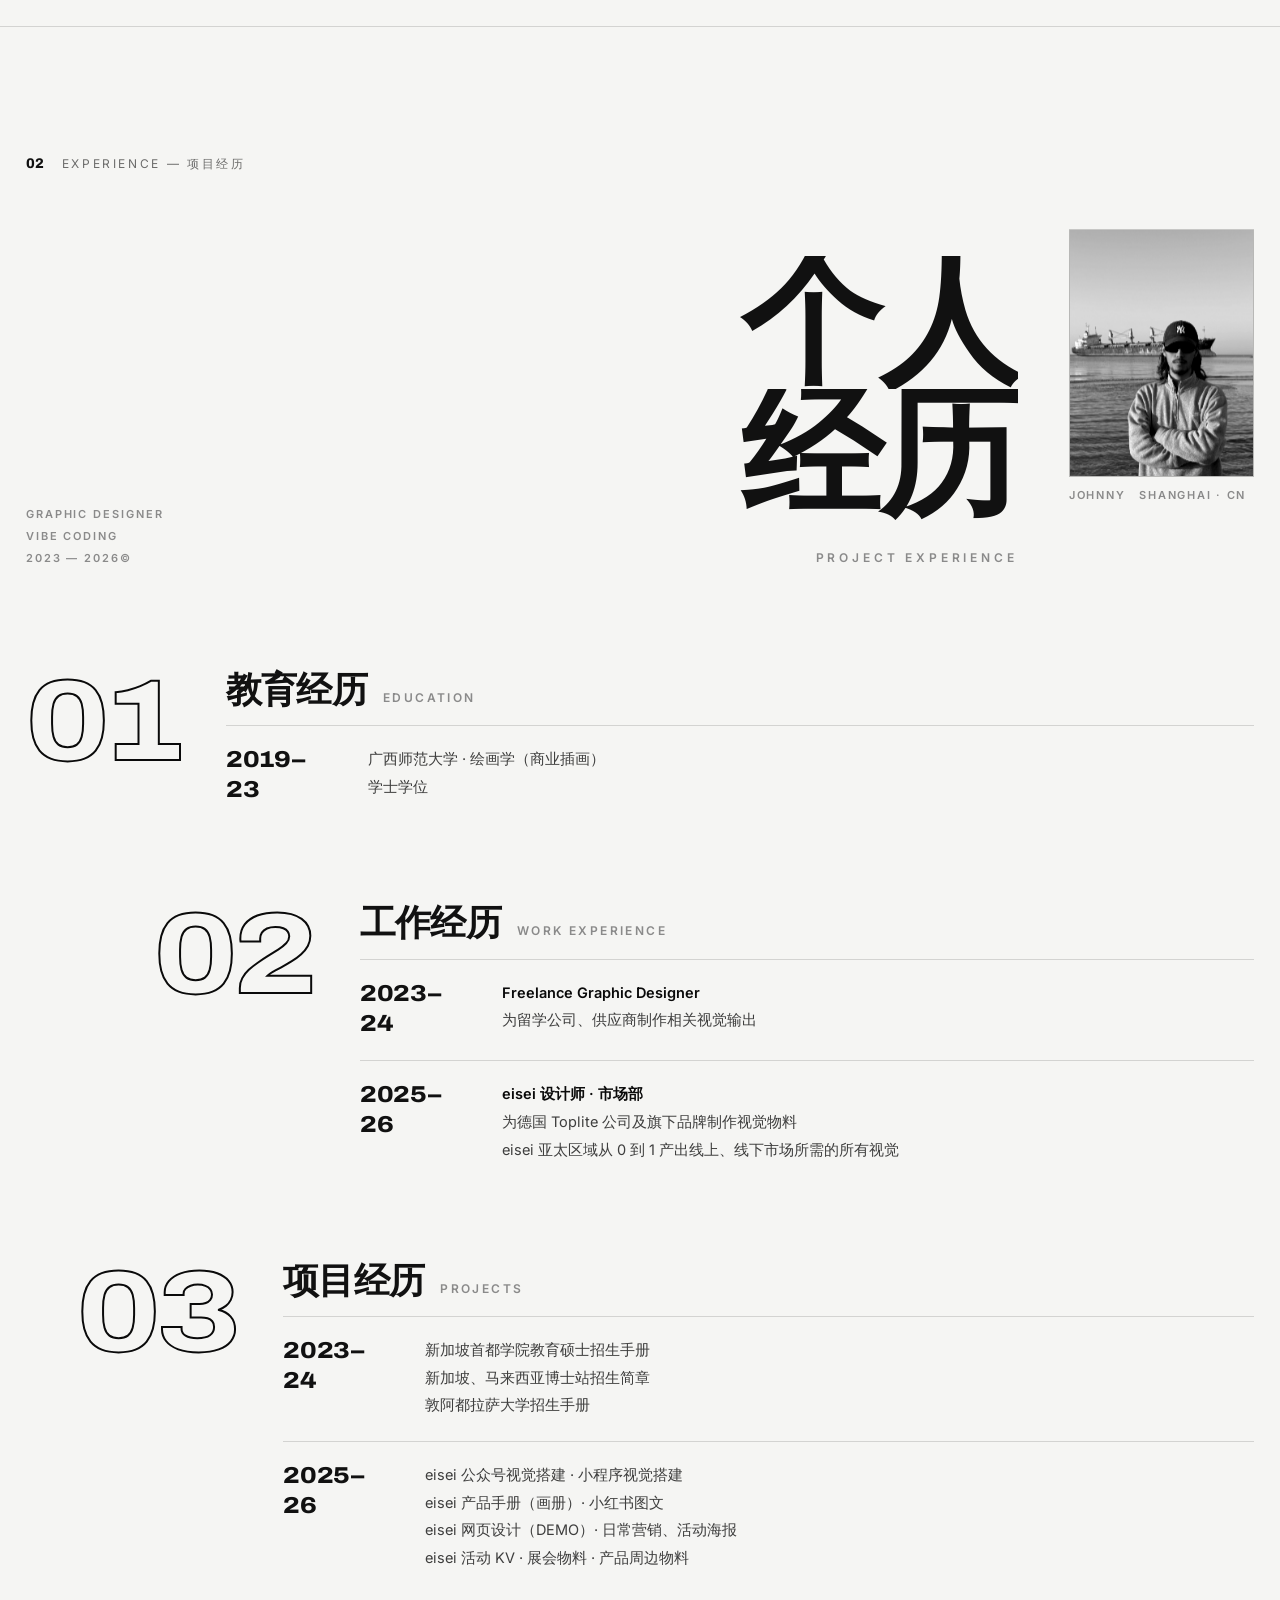
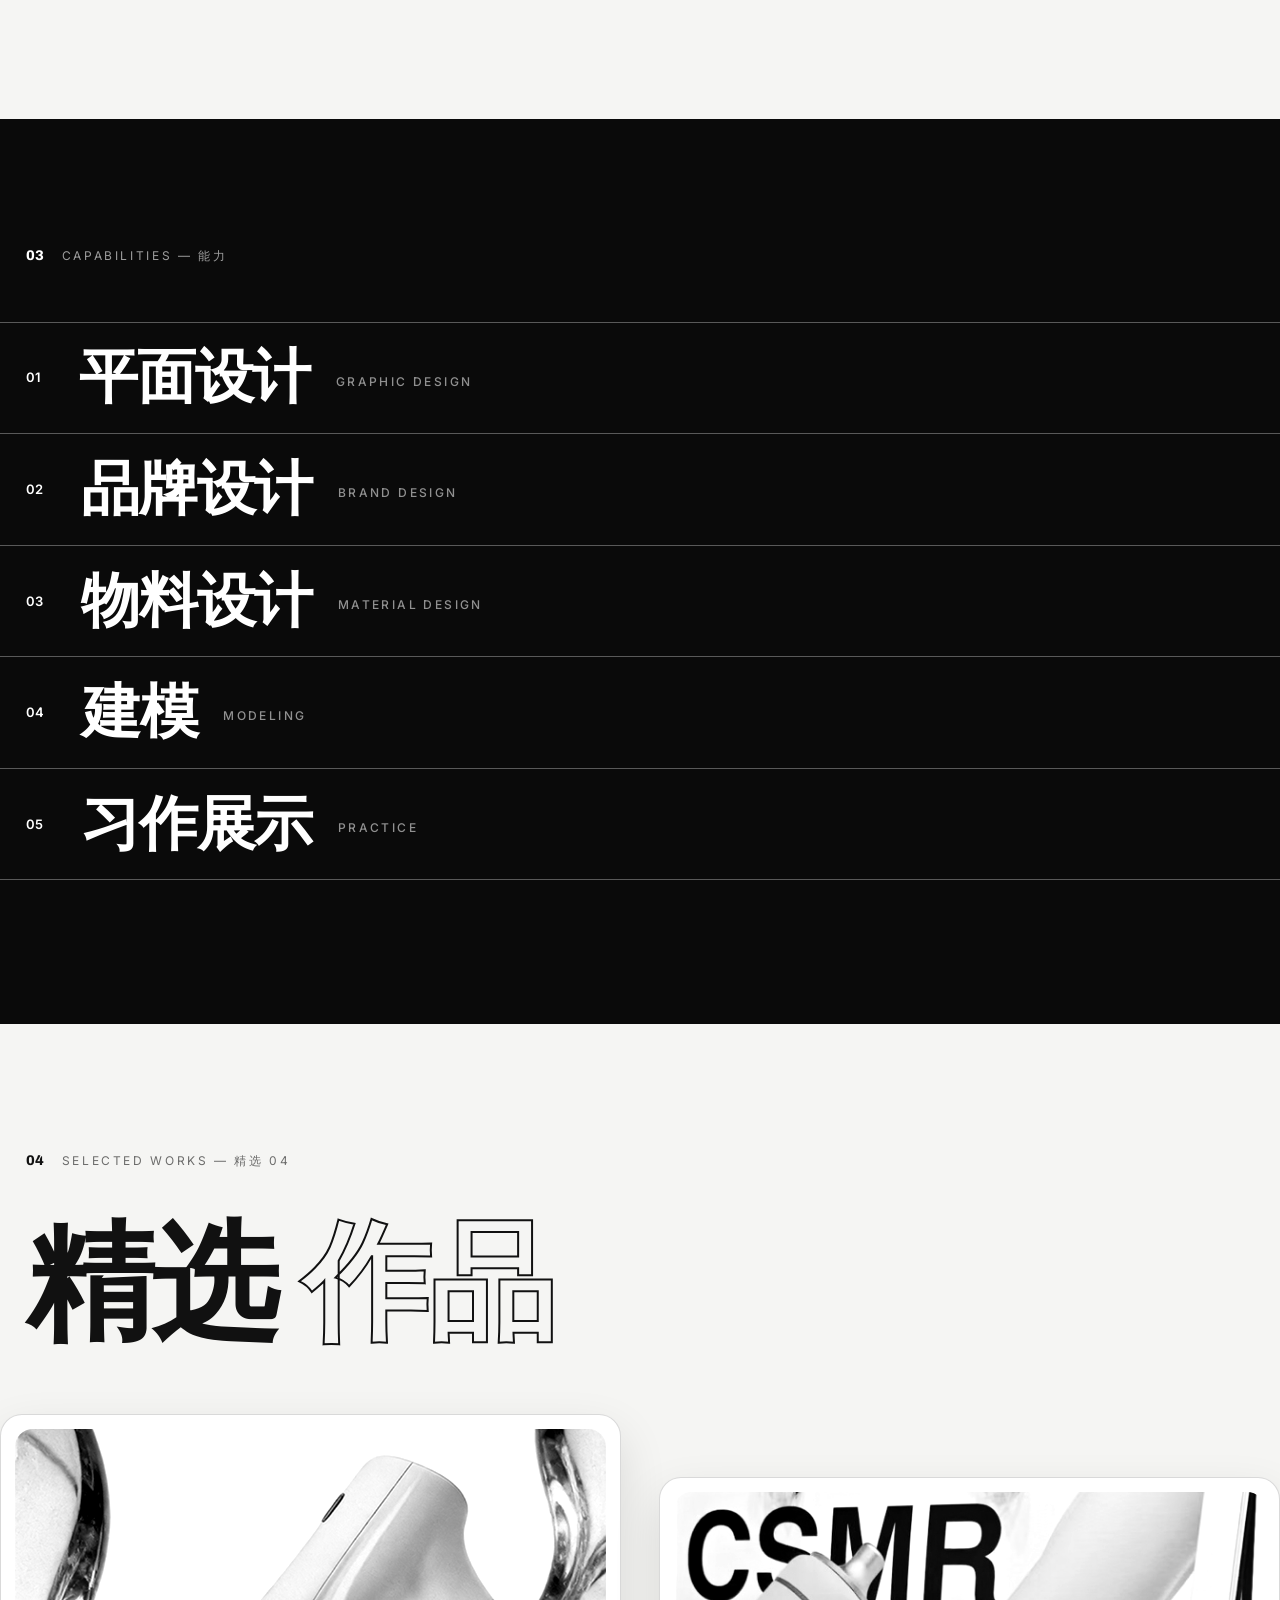
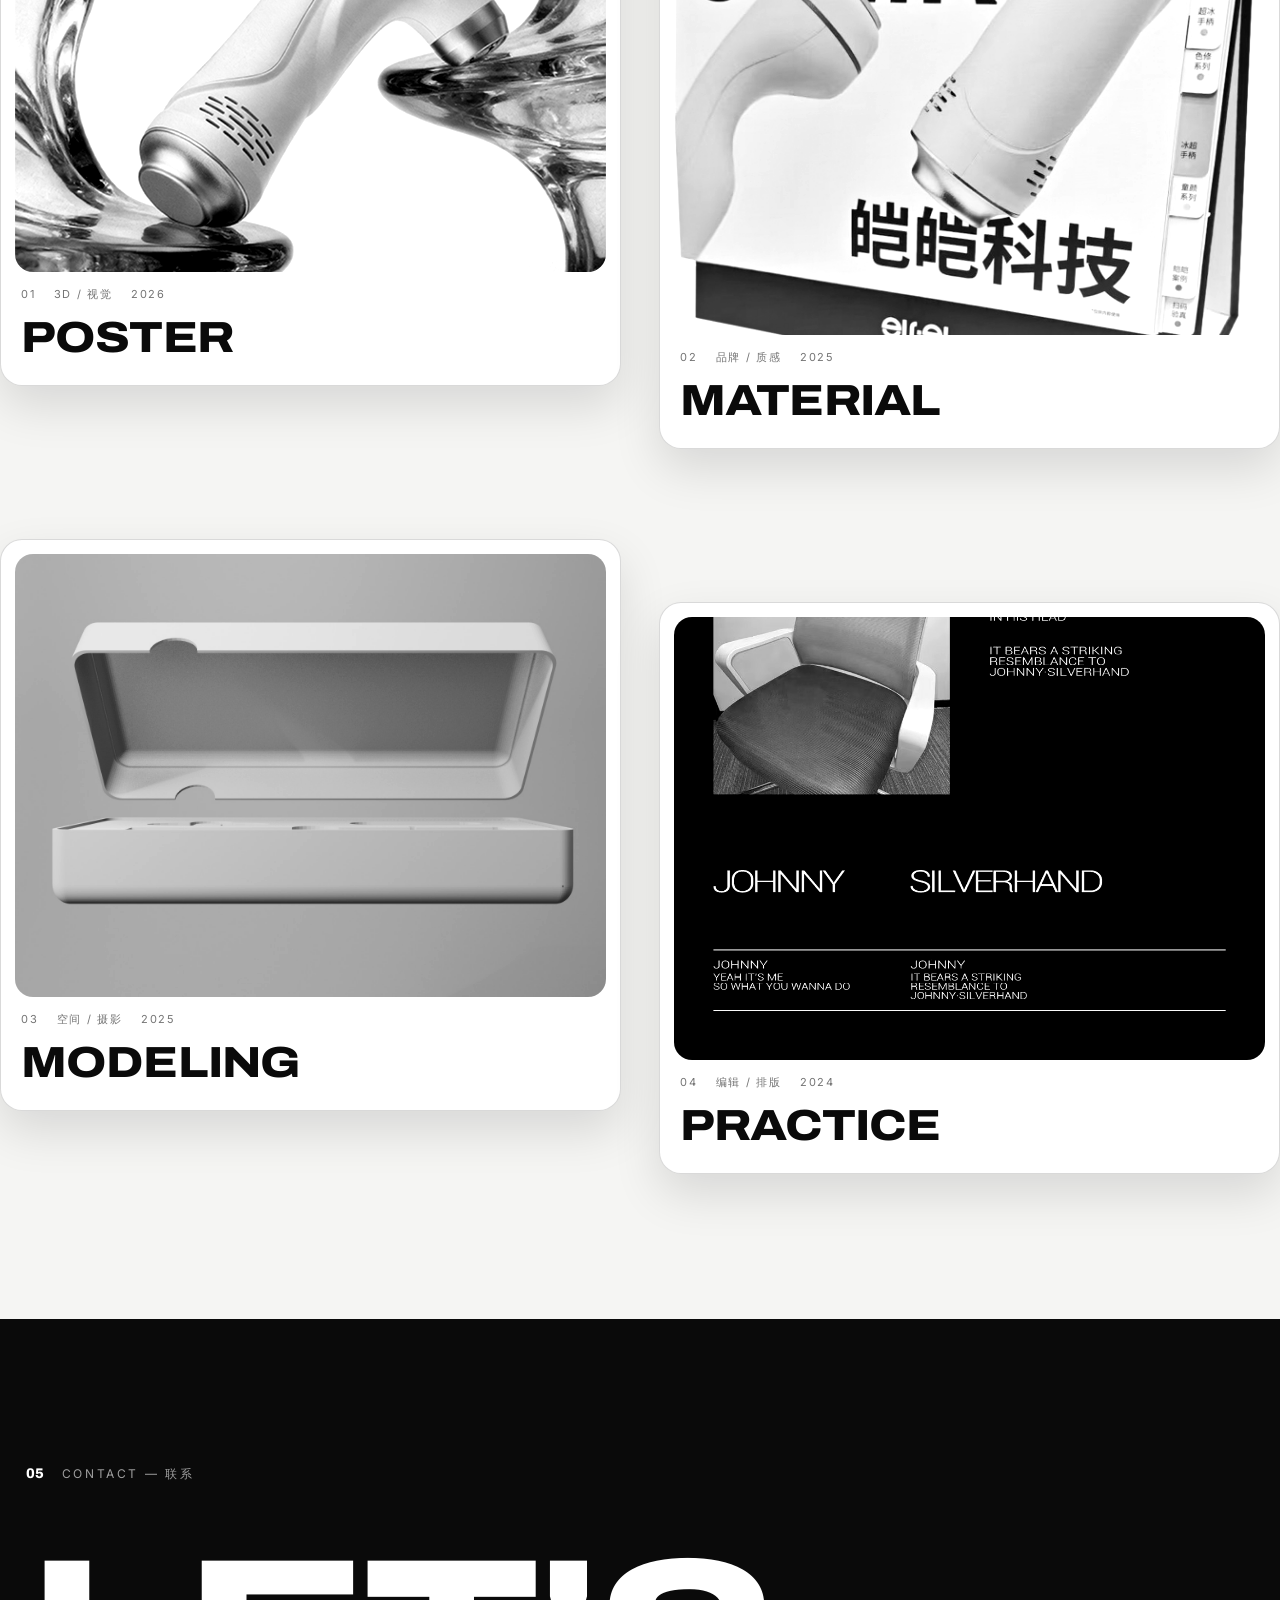
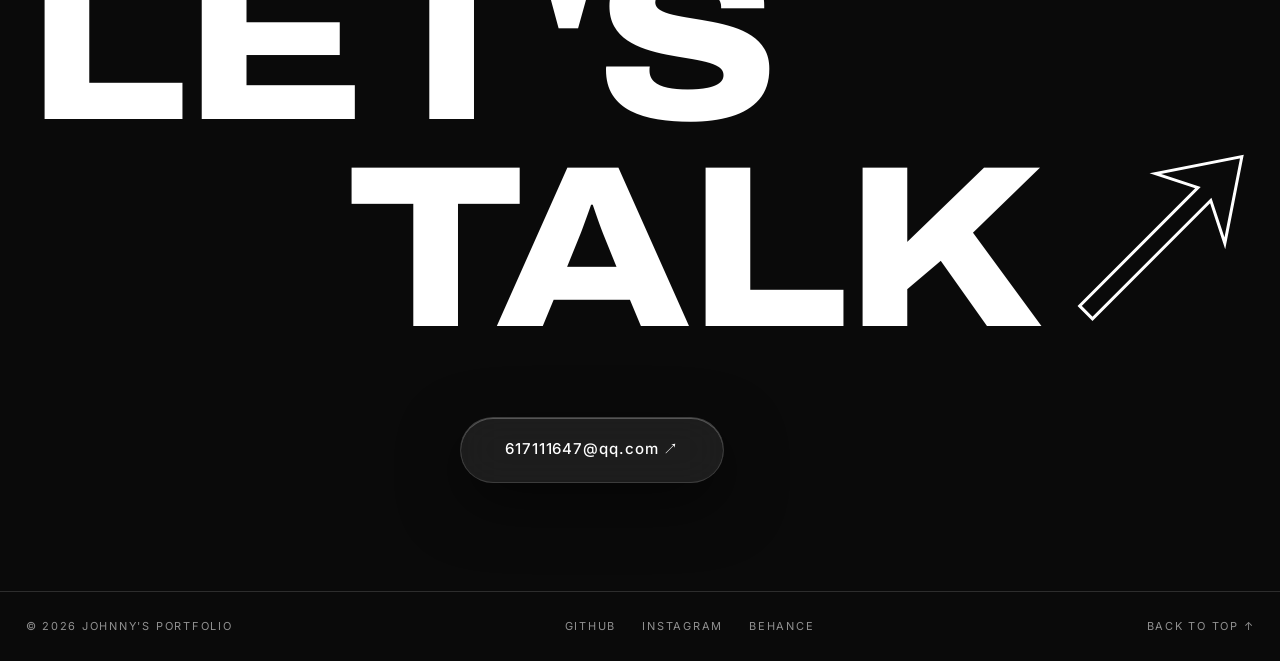
==== commit ba9265df: "Mobile graphic-design: merge poster/KV category rows into black background with white text" ====
--- a/index.html
+++ b/index.html
@@ -9,7 +9,7 @@
   <link rel="preload" href="assets/fonts/Inter-var-latin.woff2" as="font" type="font/woff2" crossorigin />
   <link rel="stylesheet" href="assets/fonts/fonts.css" />
   <link rel="stylesheet" href="css/style.css?v=27" />
-  <link rel="stylesheet" href="css/mobile-main.css?v=2" />
+  <link rel="stylesheet" href="css/mobile-main.css?v=3" />
 </head>
 <body class="is-loading">
 
--- a/css/mobile-main.css
+++ b/css/mobile-main.css
@@ -69,6 +69,11 @@
   .rs-title { line-height: 1.06; }
   .rs-title i { margin: 0 1vw; }
   .sub-title .en { -webkit-text-stroke-width: 1.4px; }   /* 英文描边保留空心 */
+  /* 平面设计页海报/KV 分类行：纸白底块在全黑页面上突兀 → 手机上融入黑底白字 */
+  .sub-cats { background: transparent; color: var(--white); padding: 3vh 0 5vh; }
+  .sub-cats .service-row { border-top-color: var(--line-dark); }
+  .sub-cats .service-list { border-bottom-color: var(--line-dark); }
+  .sub-cats .service-row:active { background: rgba(255, 255, 255, 0.08); color: var(--white); }
 
   /* —— 留白与导航 —— */
   #about { padding: 10vh 6vw 12vh; }
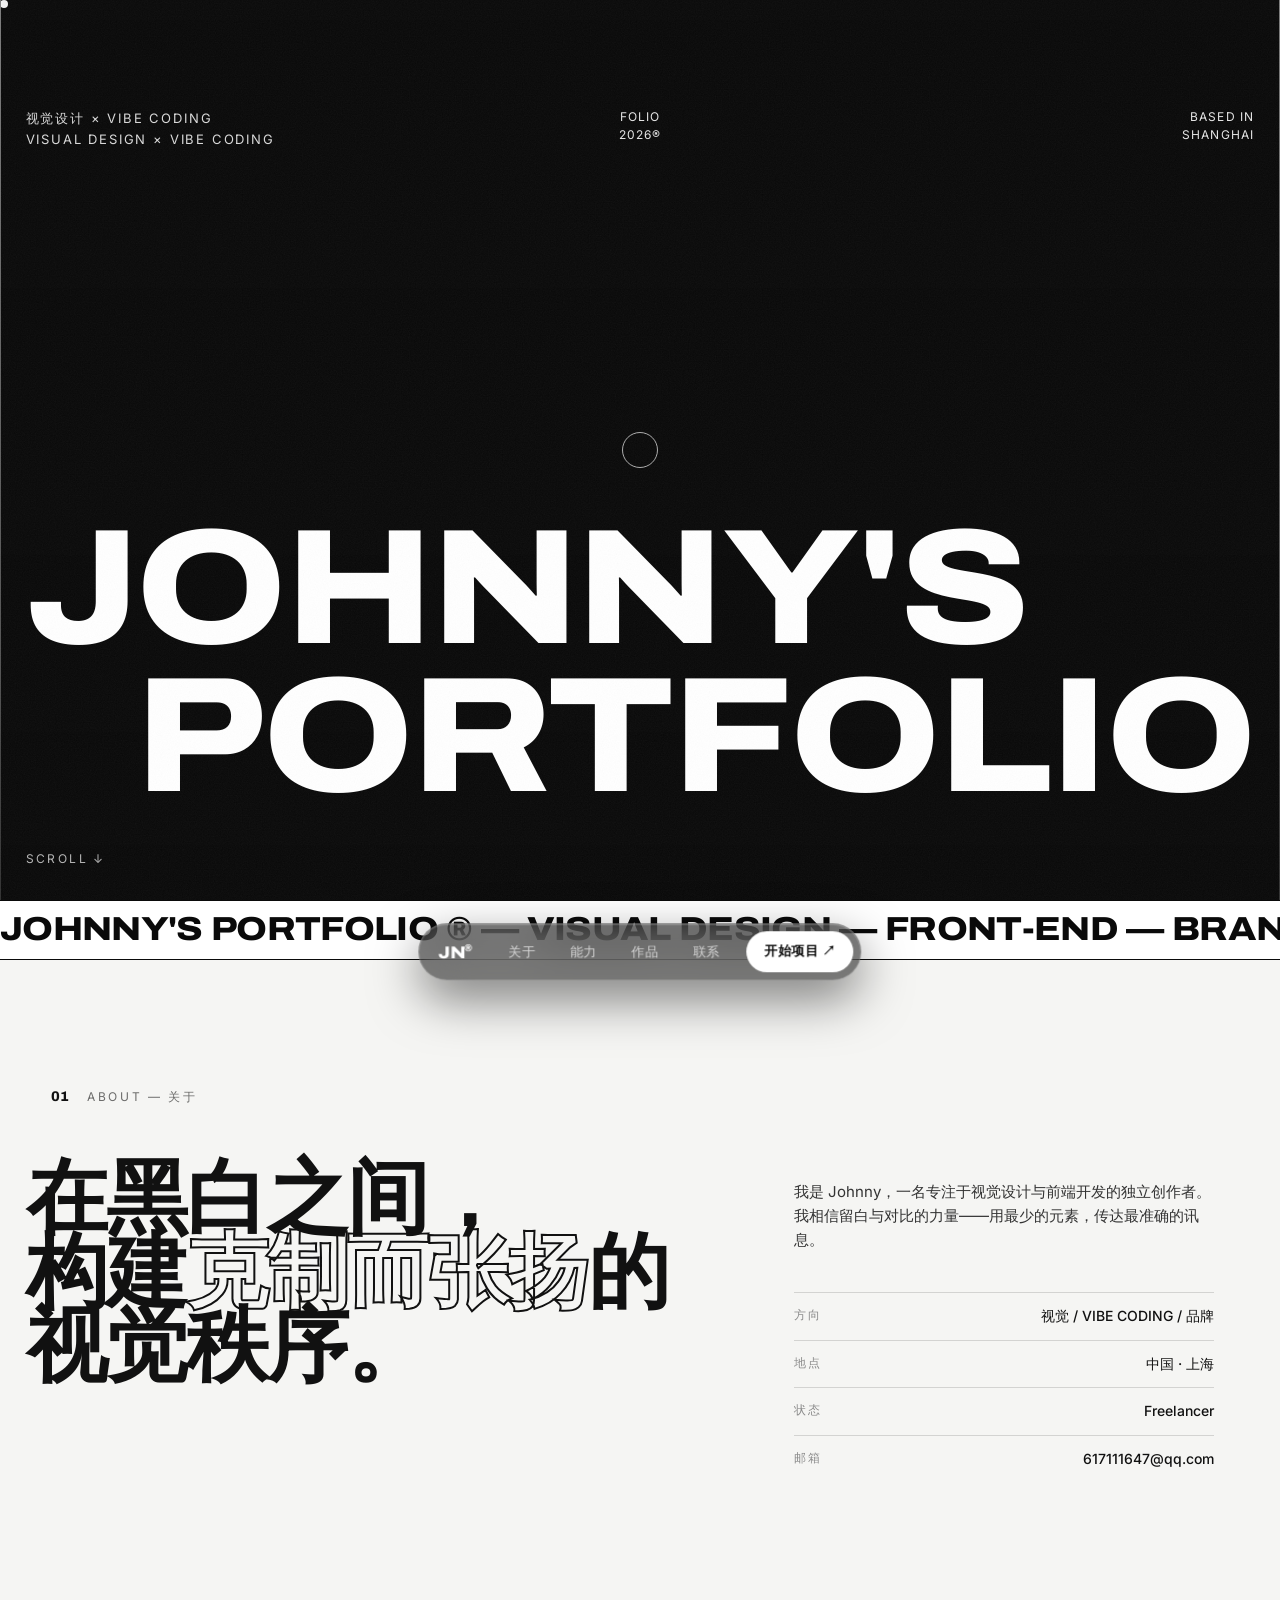
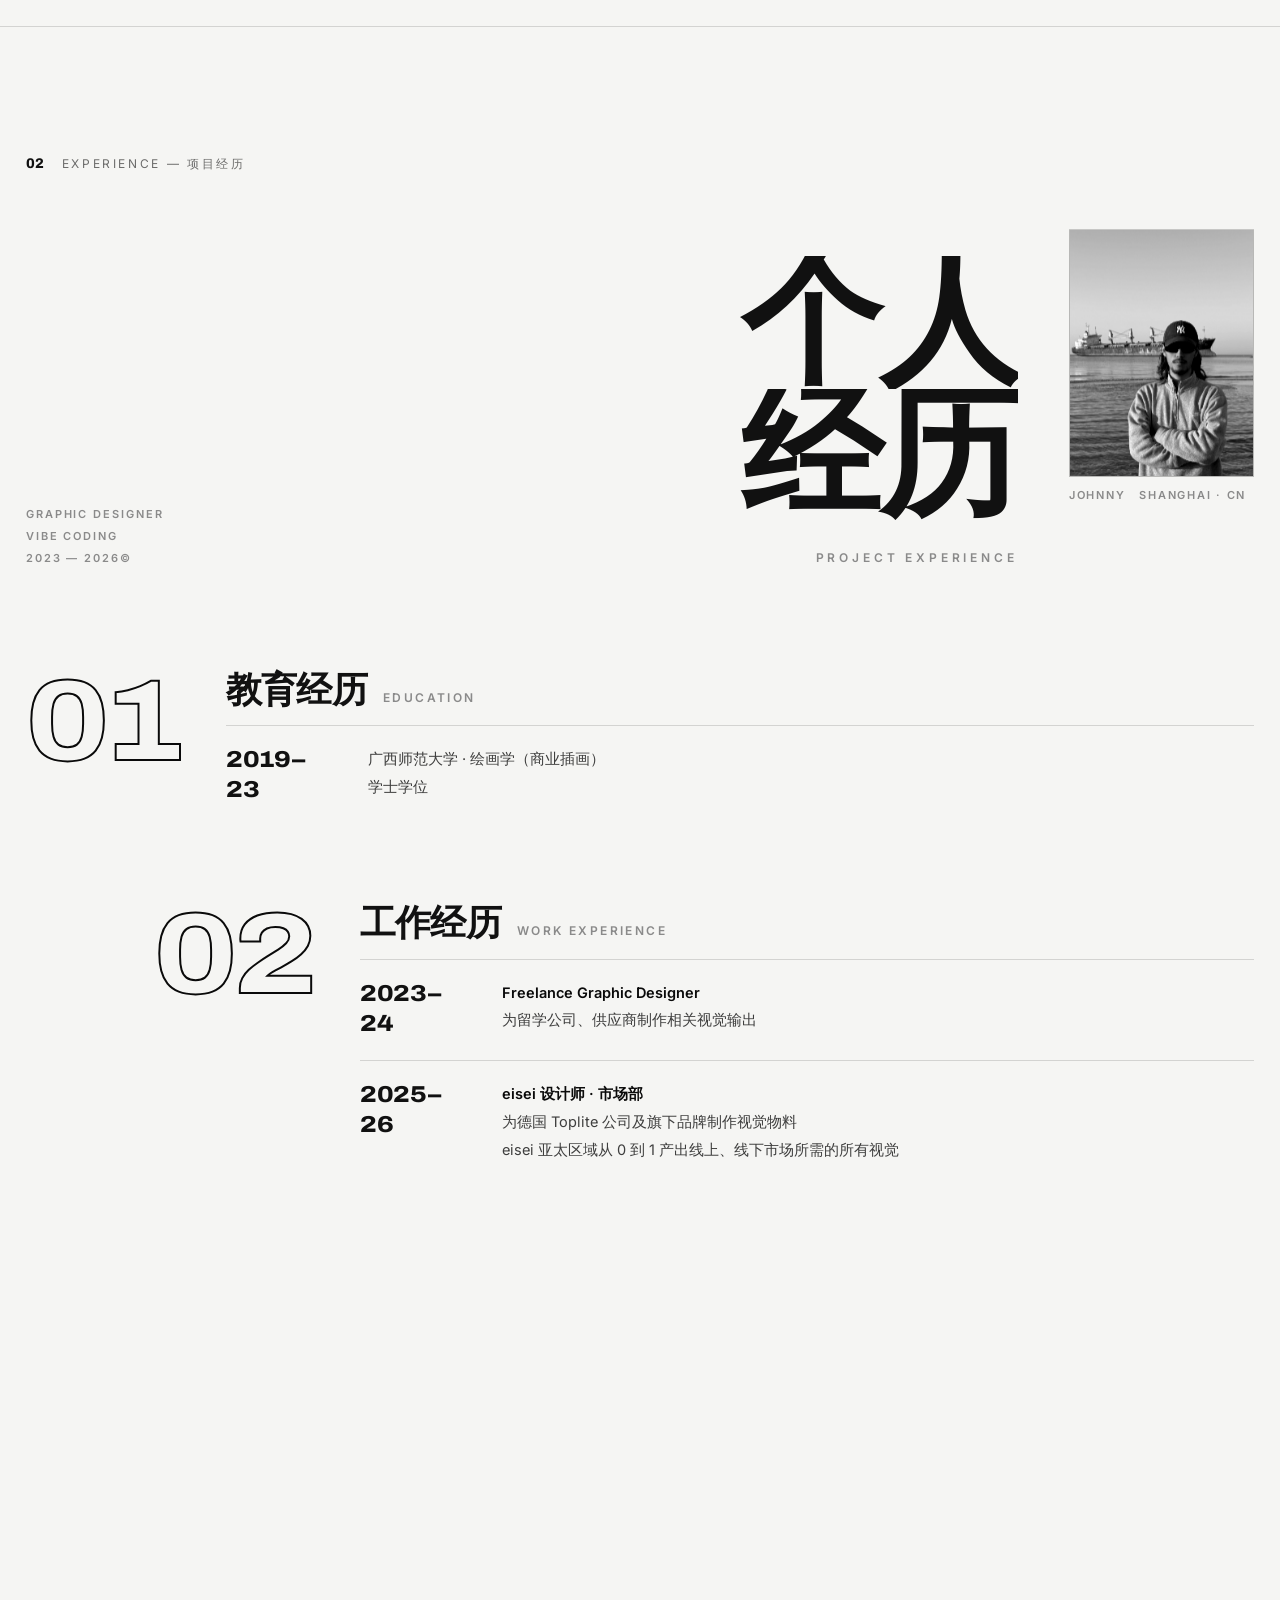
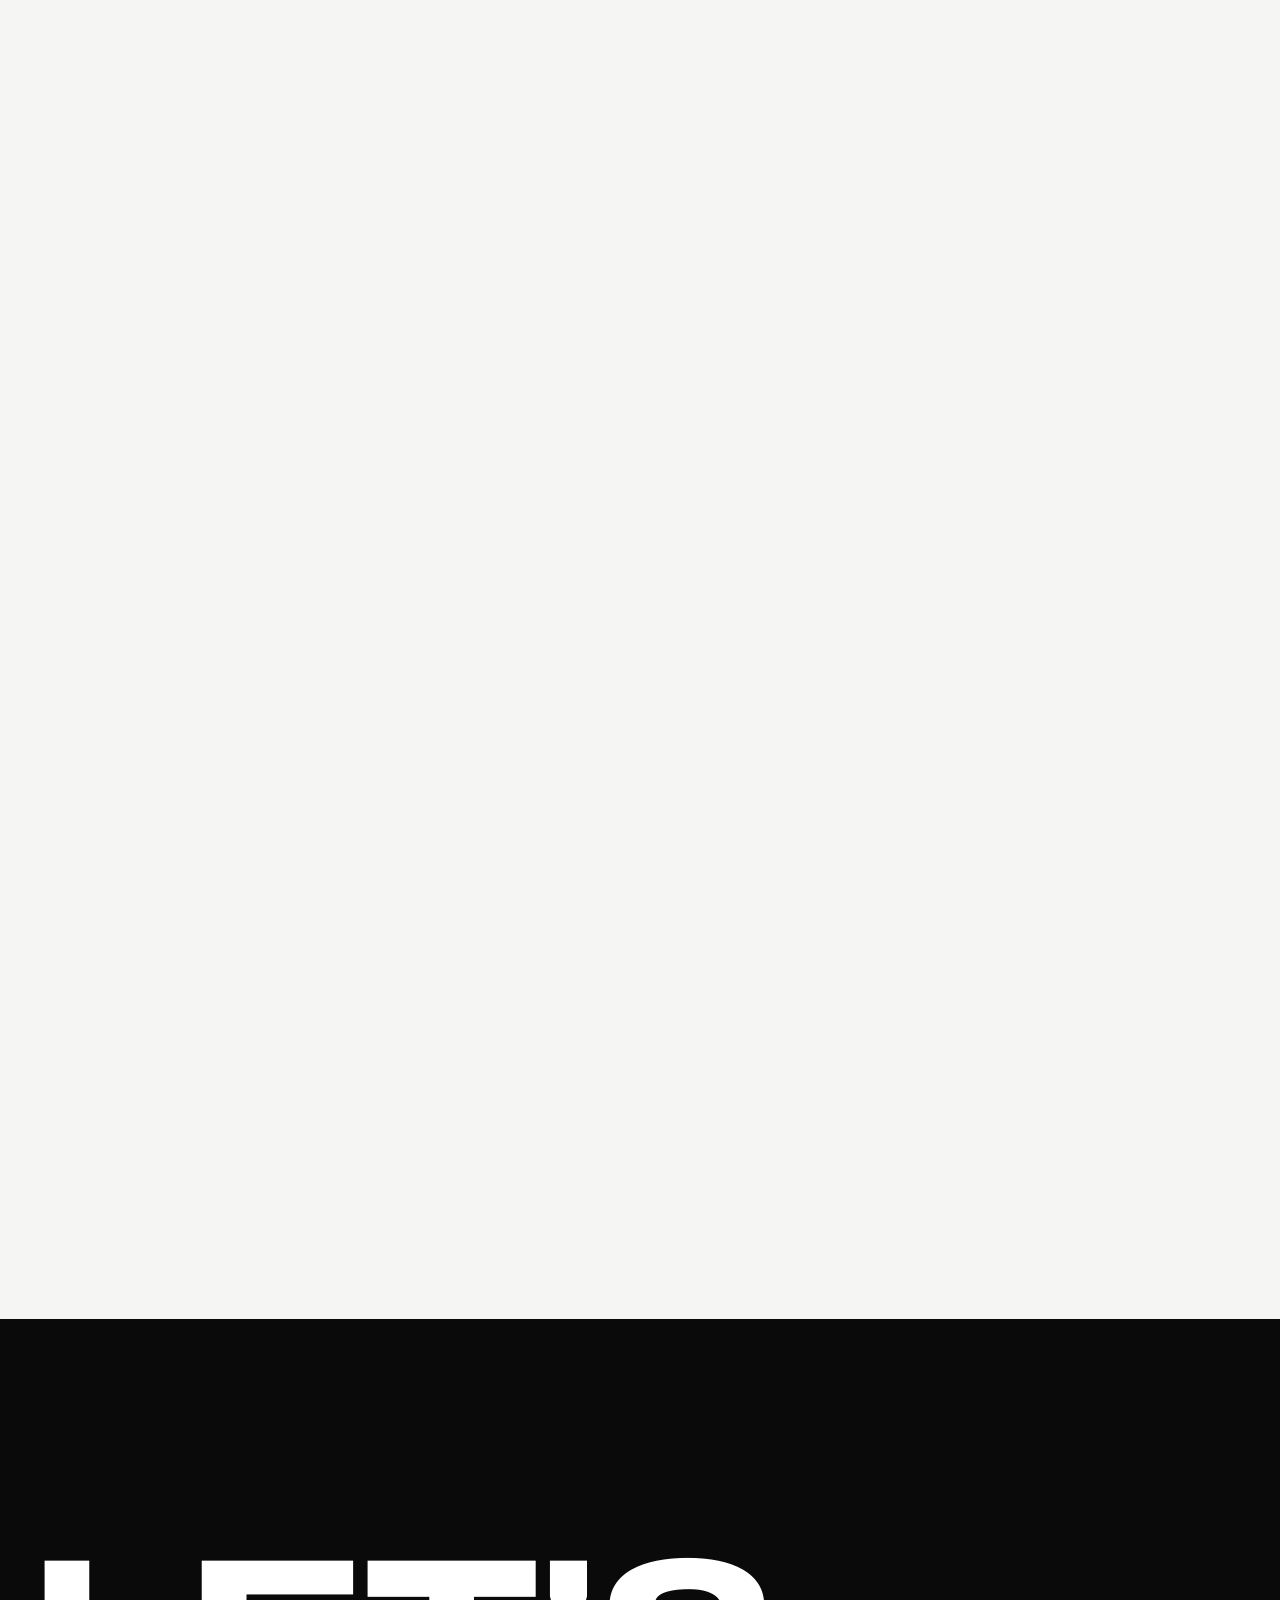
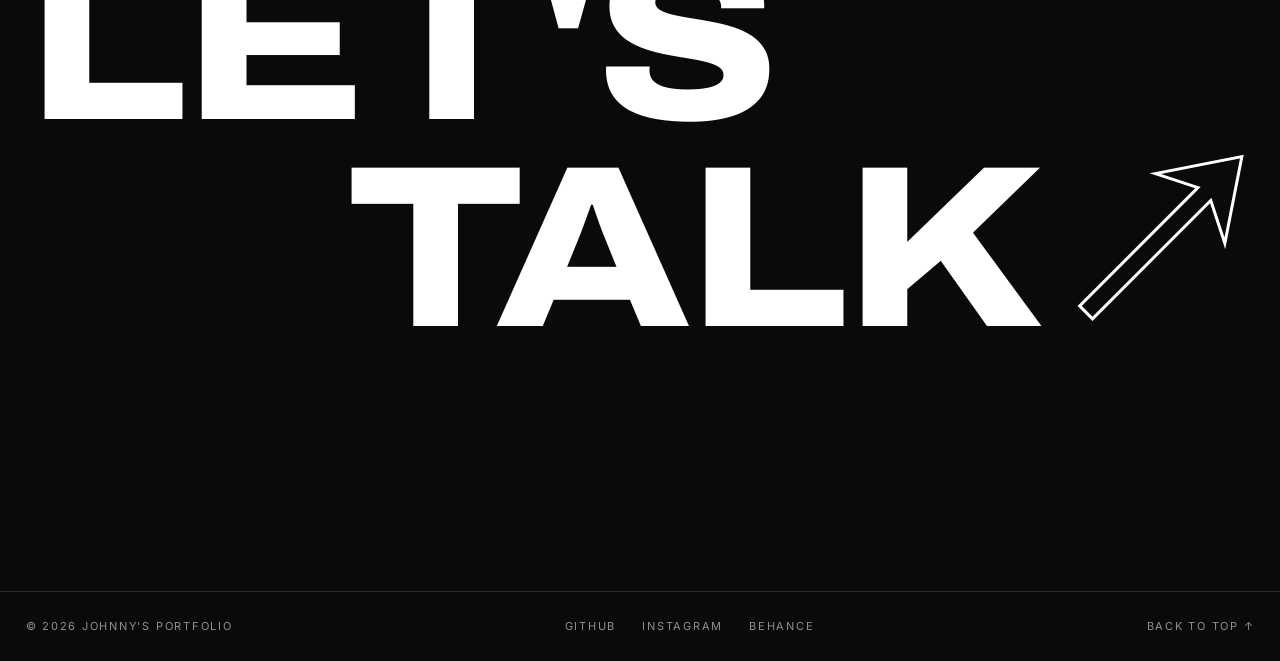
==== commit 09890c57: "Mobile hero: center the two-line title on the same axis as the top tag" ====
--- a/index.html
+++ b/index.html
@@ -9,7 +9,7 @@
   <link rel="preload" href="assets/fonts/Inter-var-latin.woff2" as="font" type="font/woff2" crossorigin />
   <link rel="stylesheet" href="assets/fonts/fonts.css" />
   <link rel="stylesheet" href="css/style.css?v=27" />
-  <link rel="stylesheet" href="css/mobile-main.css?v=3" />
+  <link rel="stylesheet" href="css/mobile-main.css?v=4" />
 </head>
 <body class="is-loading">
 
--- a/css/mobile-main.css
+++ b/css/mobile-main.css
@@ -40,7 +40,8 @@
   /* —— 首页网格与大字 —— */
   .about-grid, .works-grid { grid-template-columns: 1fr; }
   .works-grid .work-card:nth-child(even) { margin-top: 0; }
-  .hero-title { font-size: clamp(44px, 12.6vw, 120px); padding: 0 5vw 9vh; }
+  .hero-title { font-size: clamp(44px, 12.6vw, 120px); padding: 0 5vw 9vh; text-align: center; }
+  .hero-title .l2 { text-align: center; }   /* 双行大标题居中，与顶部小字中轴对应 */
   .works-head { font-size: clamp(40px, 10.4vw, 180px); padding: 0 5vw; }
   .works-head .outline { -webkit-text-stroke: 0; color: var(--ink); padding: 0 5vw; }   /* "作品"改实心黑 */
   .about-manifesto { font-size: clamp(32px, 9vw, 110px); line-height: 1.14; }
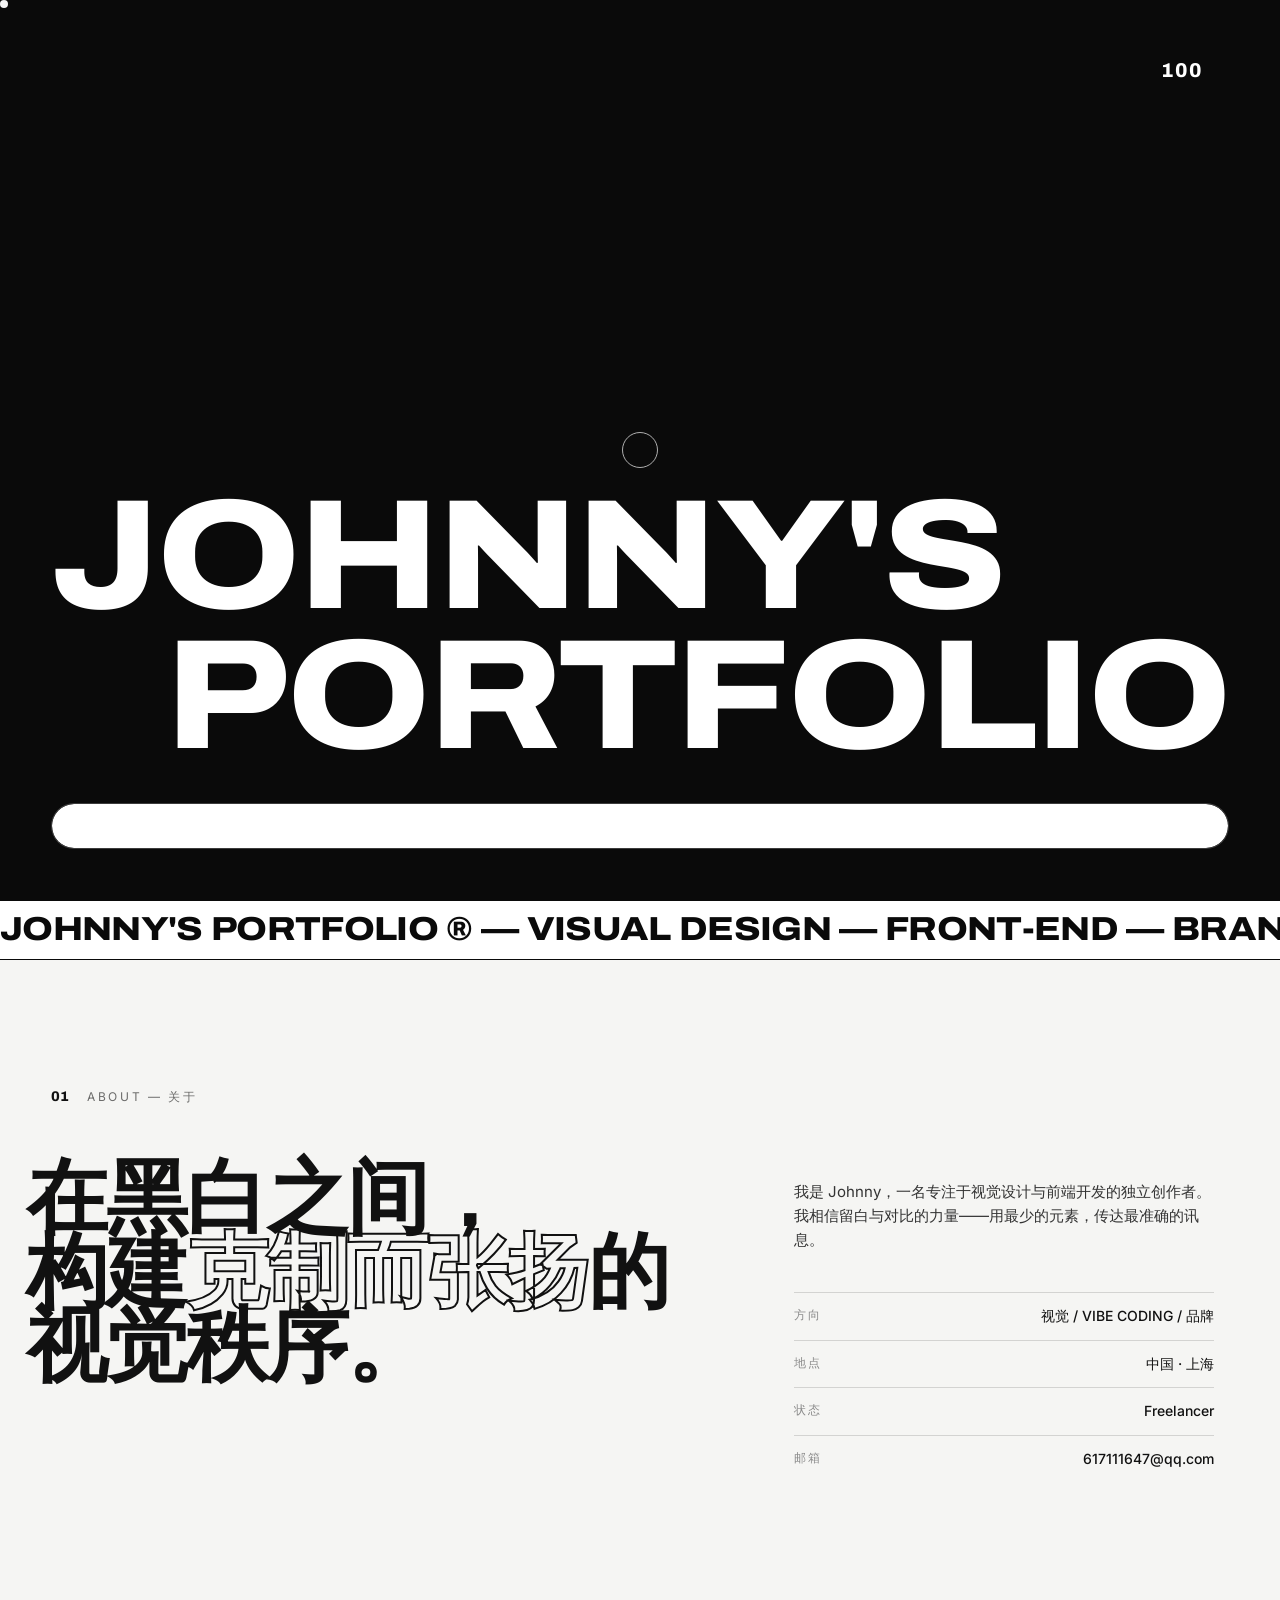
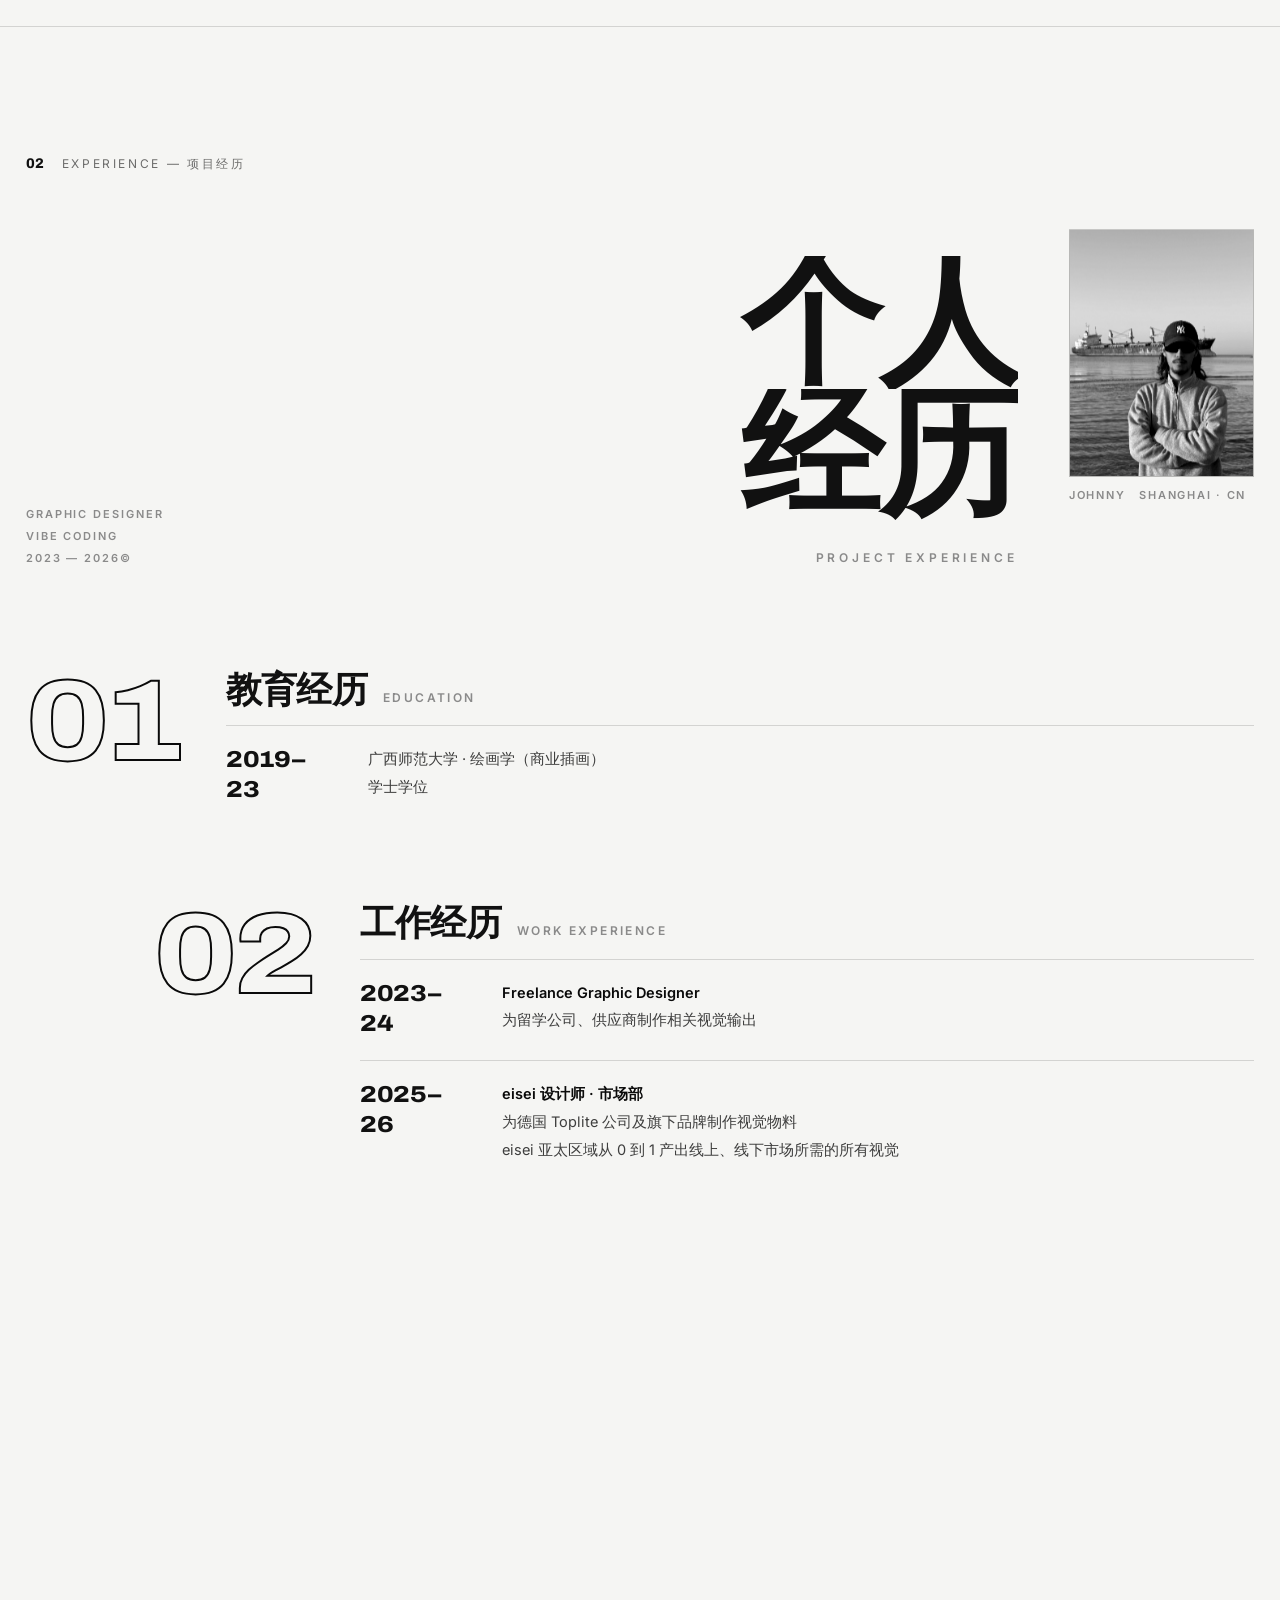
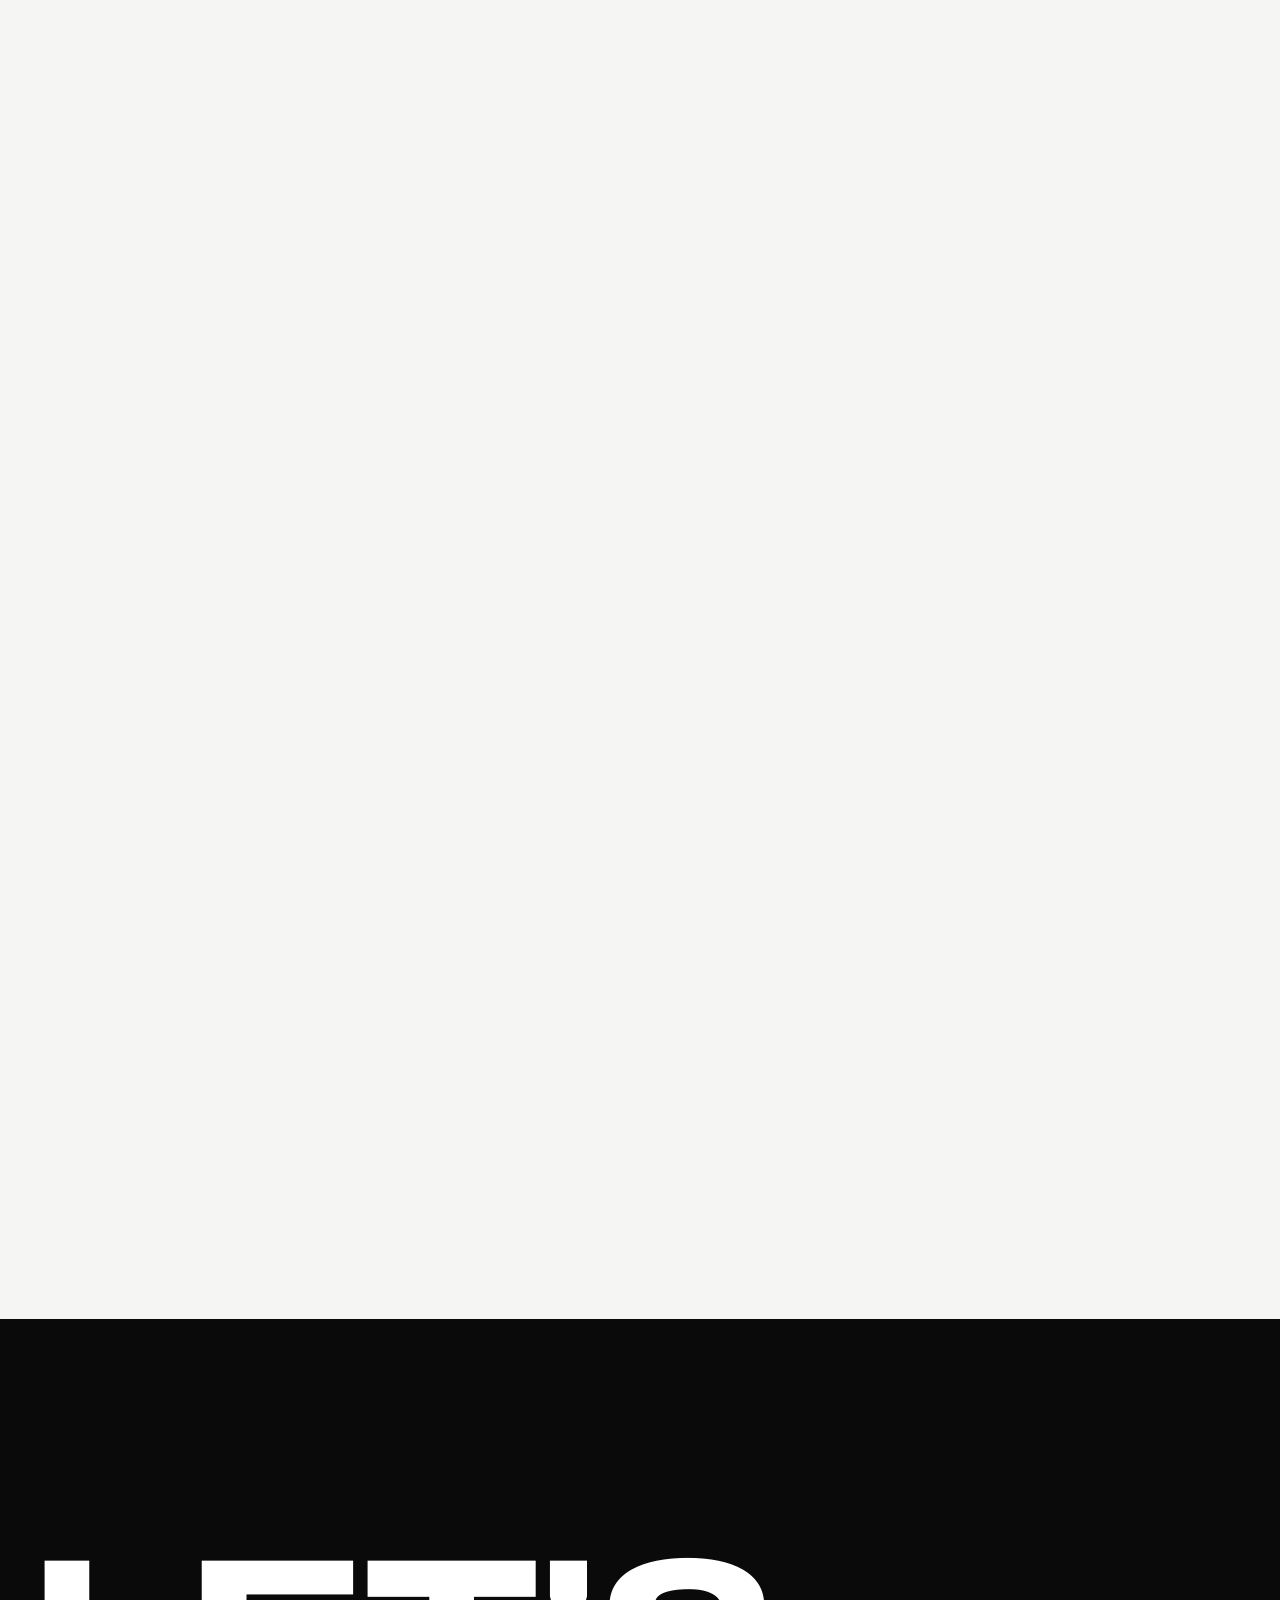
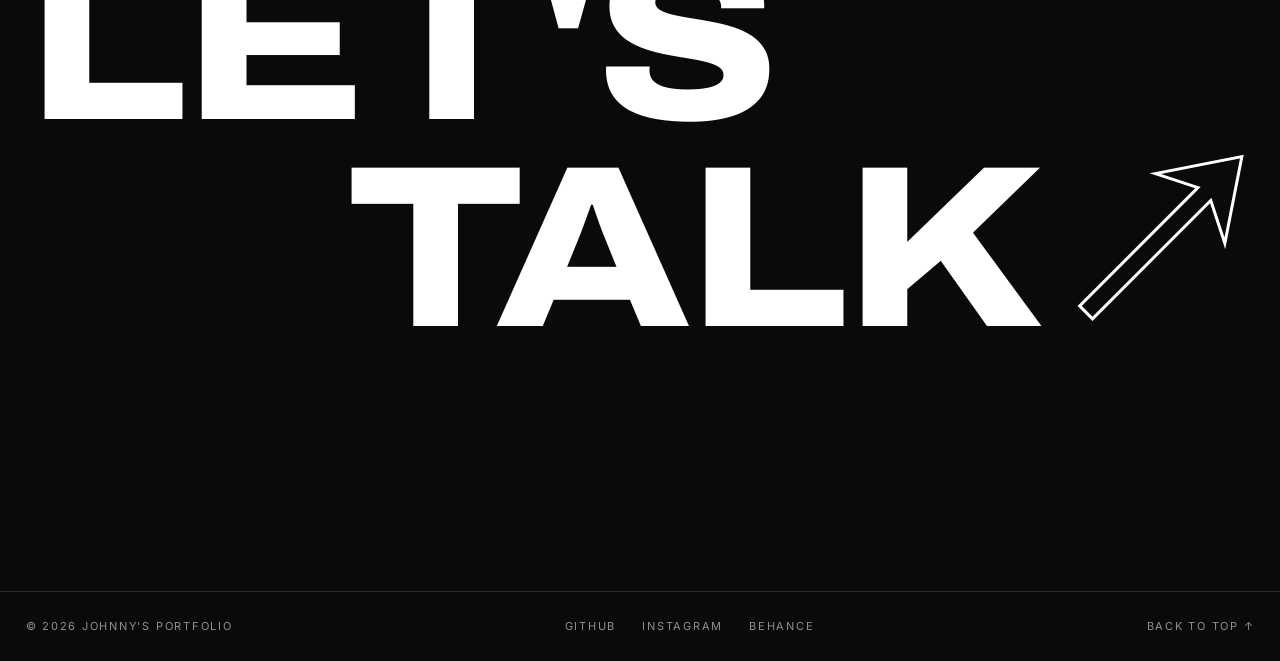
==== commit 6bd1228f: "Mobile dock: restore JN logo (home anchor + brand mark), fix sub-page nav order to match home" ====
--- a/index.html
+++ b/index.html
@@ -9,7 +9,7 @@
   <link rel="preload" href="assets/fonts/Inter-var-latin.woff2" as="font" type="font/woff2" crossorigin />
   <link rel="stylesheet" href="assets/fonts/fonts.css" />
   <link rel="stylesheet" href="css/style.css?v=27" />
-  <link rel="stylesheet" href="css/mobile-main.css?v=4" />
+  <link rel="stylesheet" href="css/mobile-main.css?v=5" />
 </head>
 <body class="is-loading">
 
--- a/css/mobile-main.css
+++ b/css/mobile-main.css
@@ -87,7 +87,8 @@
   #contact { overflow: hidden; }
   .footer { padding: 26px 5vw; flex-direction: column; gap: 14px; }
   .dock { max-width: calc(100vw - 16px); }
-  .dock-brand, .dock-cta { display: none; }
+  .dock-brand { display: inline-block; }   /* JN® LOGO 手机保留：回首页锚点 + 品牌识别 */
+  .dock-cta { display: none; }
   .dock-nav a { padding: 10px 12px; font-size: 12px; }
   .talk-btn { margin-left: 5vw; }
 }
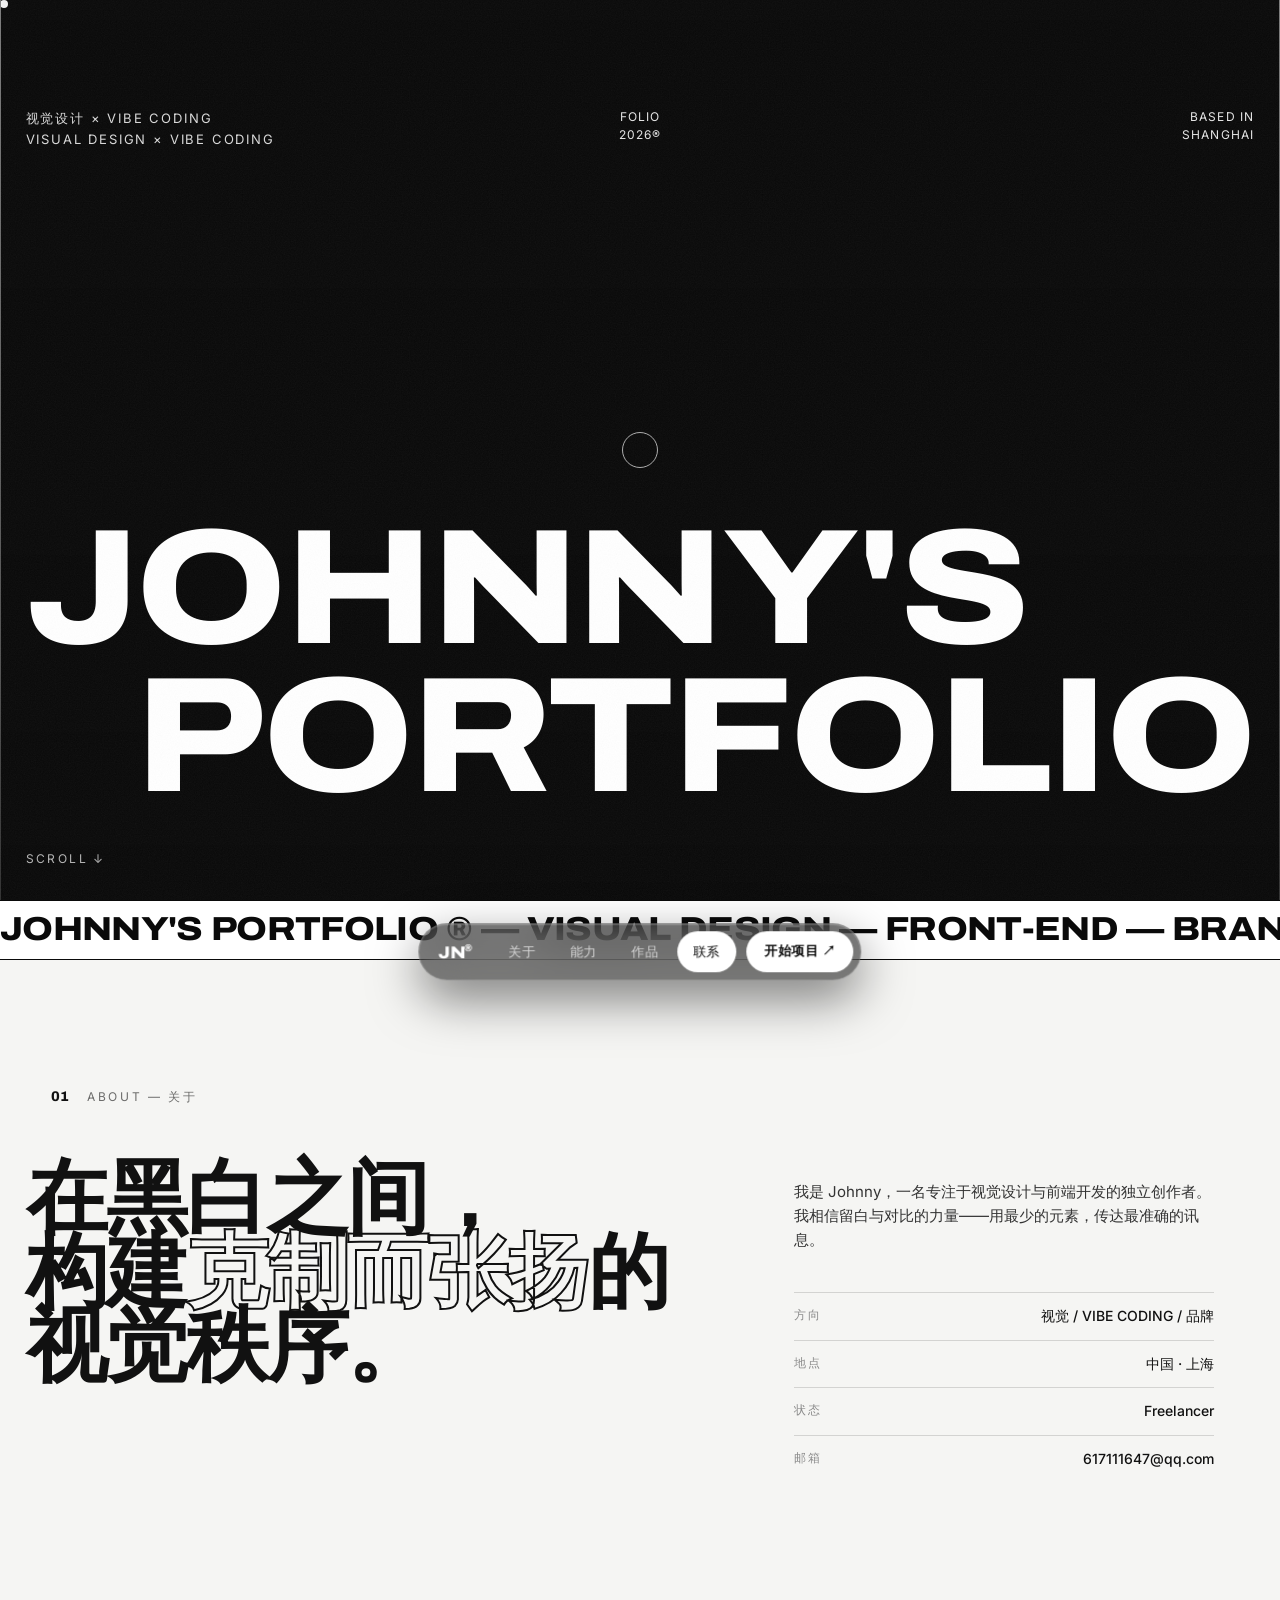
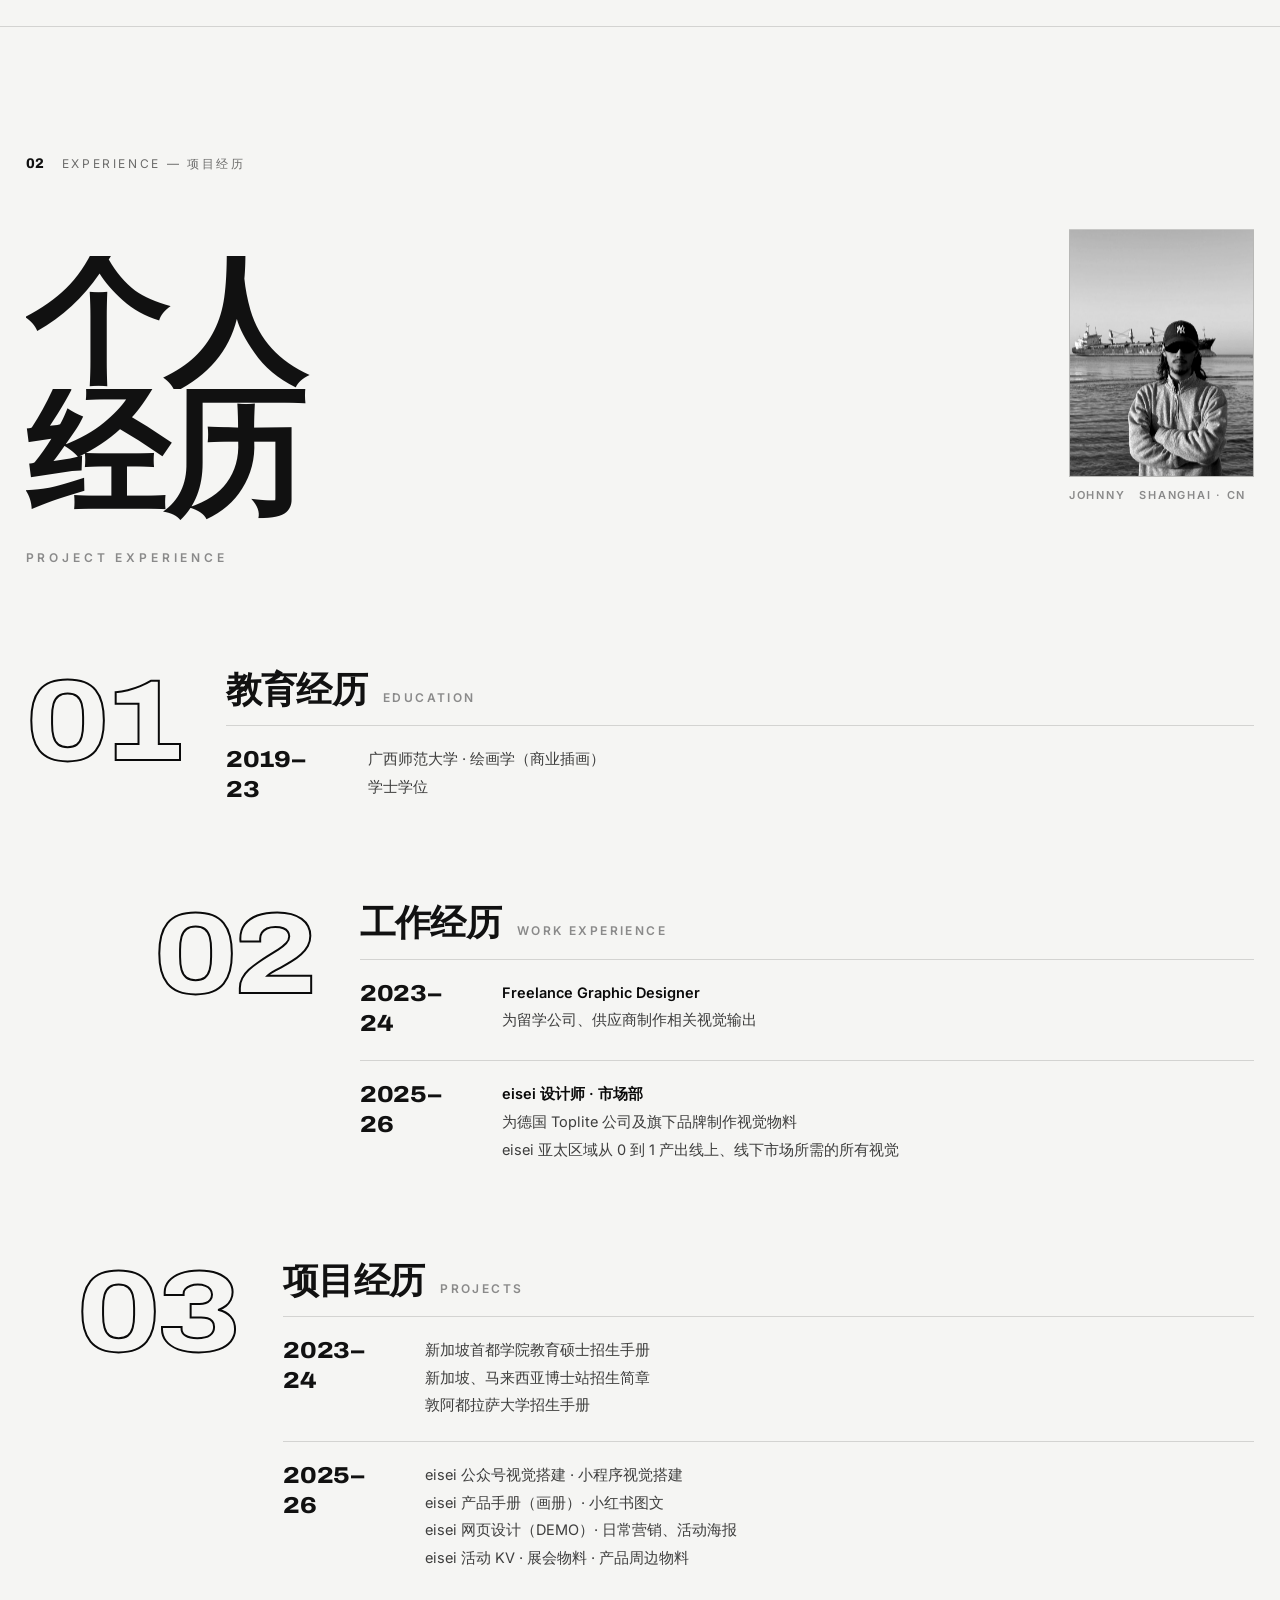
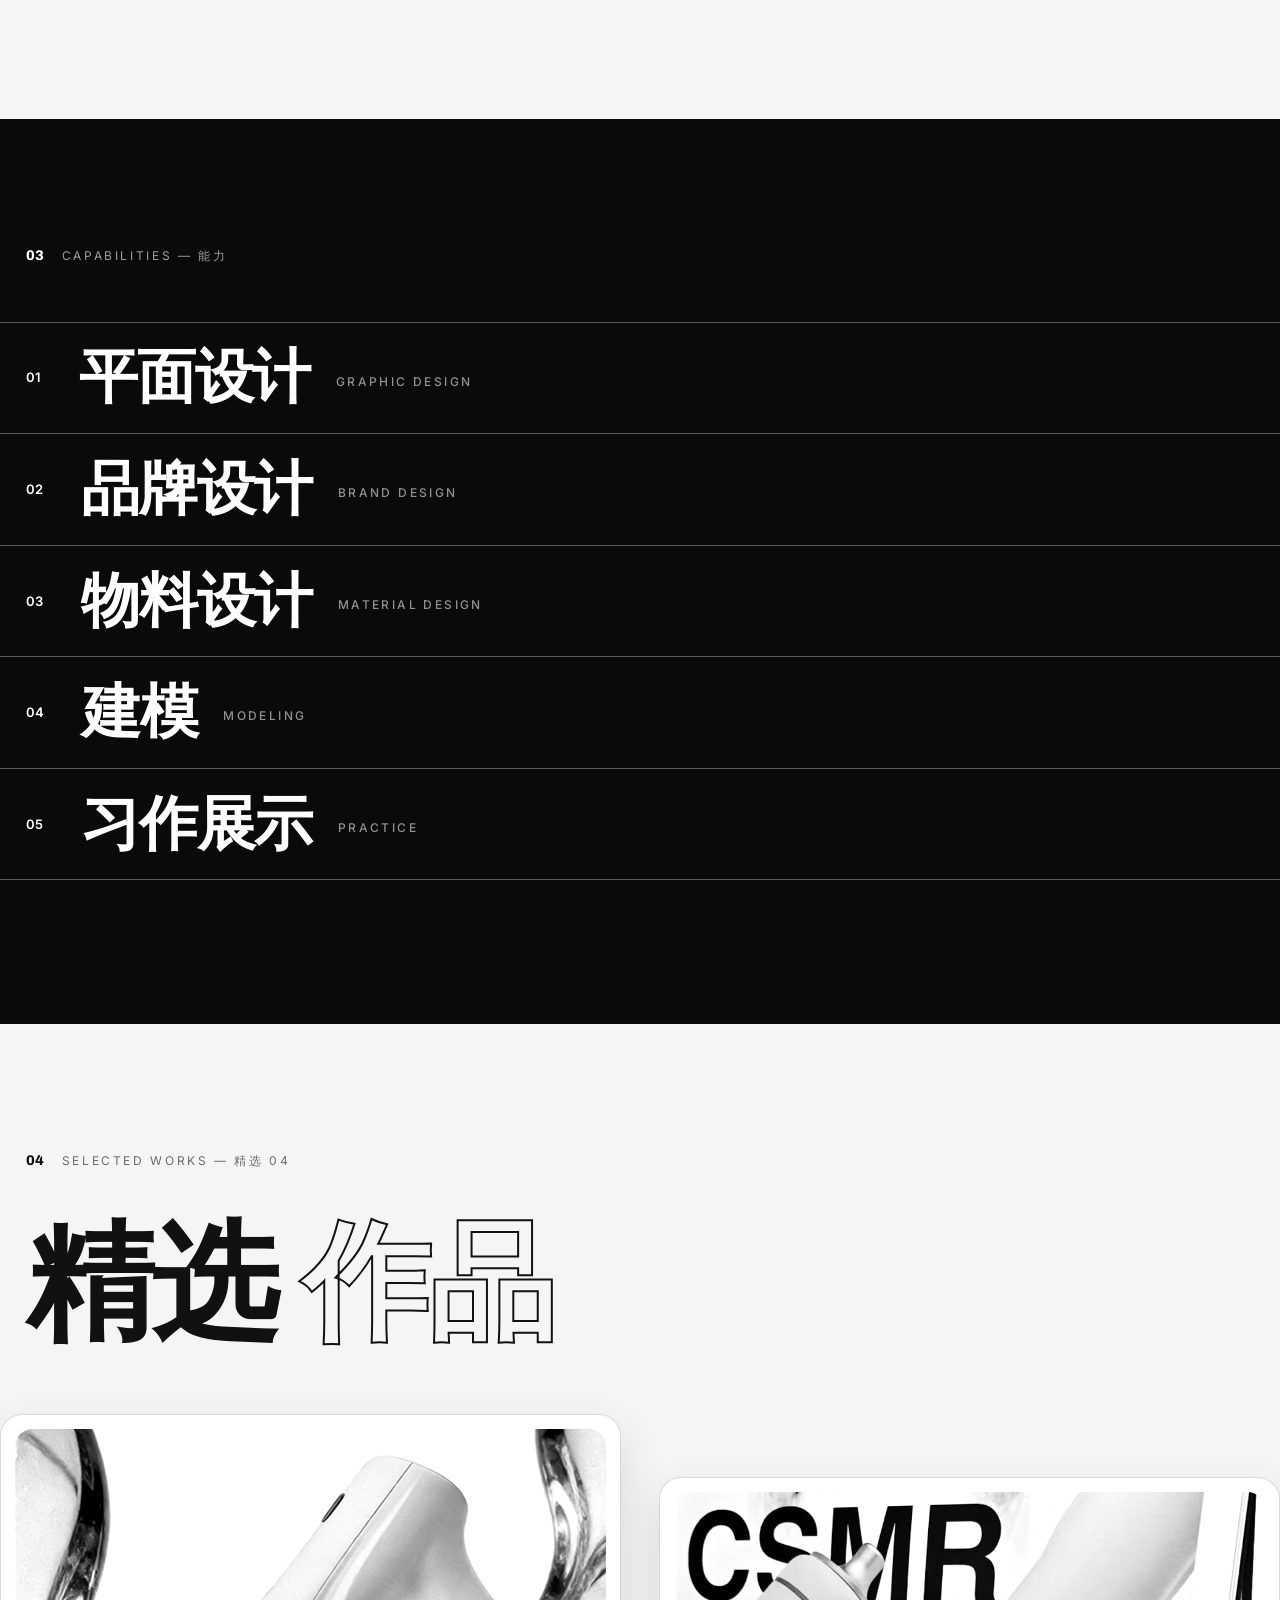
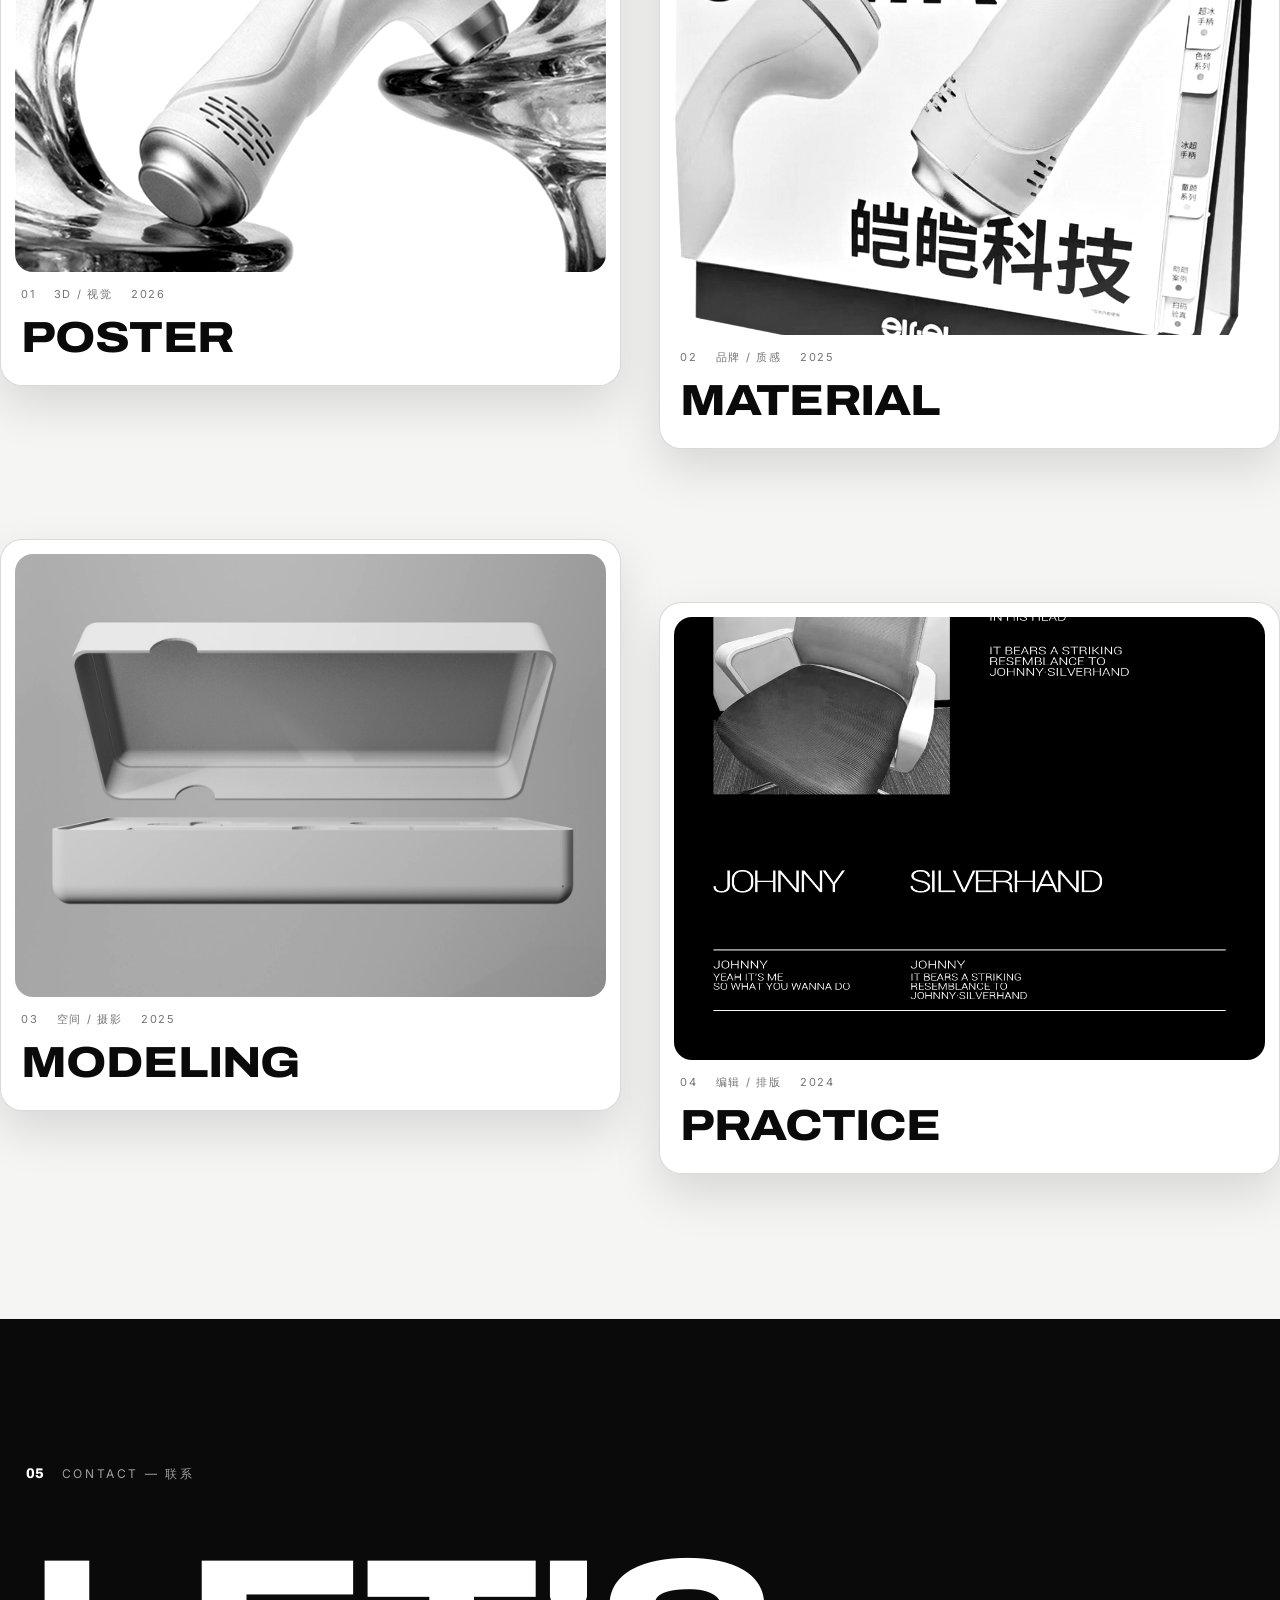
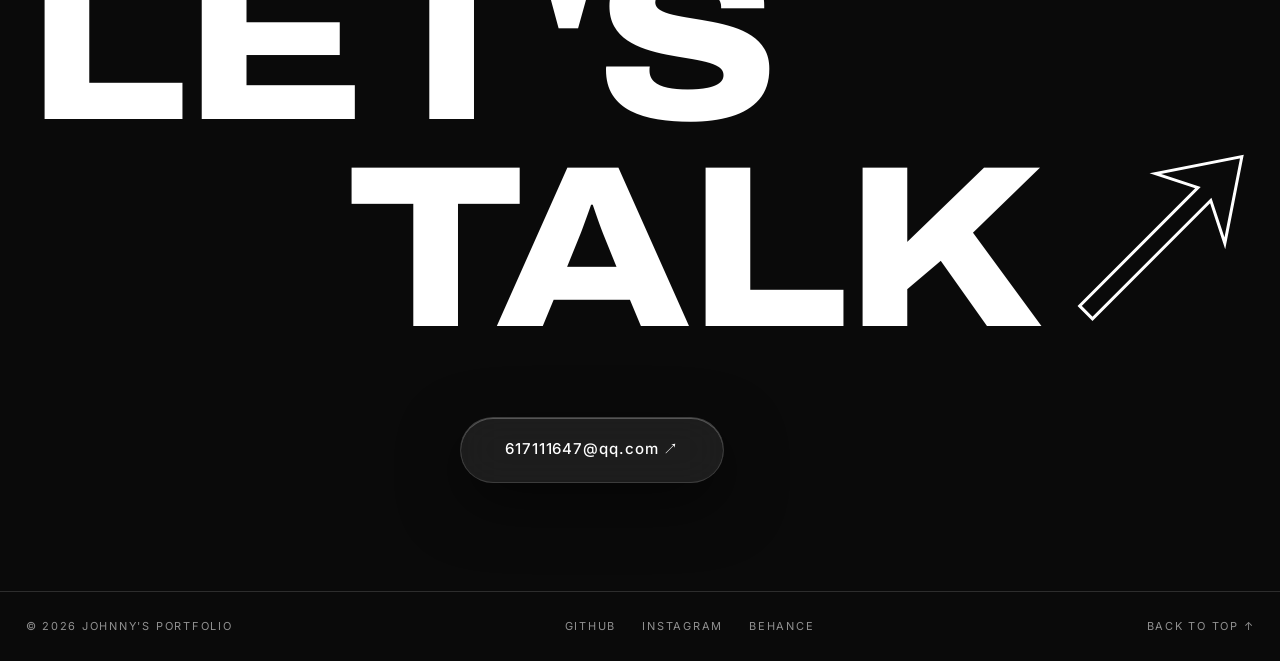
==== commit e4f623b7: "Resume hero: remove decorative meta cluster overlapping the left-aligned title caption" ====
--- a/index.html
+++ b/index.html
@@ -8,8 +8,8 @@
   <link rel="preload" href="assets/fonts/Archivo-var-latin.woff2" as="font" type="font/woff2" crossorigin />
   <link rel="preload" href="assets/fonts/Inter-var-latin.woff2" as="font" type="font/woff2" crossorigin />
   <link rel="stylesheet" href="assets/fonts/fonts.css" />
-  <link rel="stylesheet" href="css/style.css?v=27" />
-  <link rel="stylesheet" href="css/mobile-main.css?v=5" />
+  <link rel="stylesheet" href="css/style.css?v=28" />
+  <link rel="stylesheet" href="css/mobile-main.css?v=6" />
 </head>
 <body class="is-loading">
 
@@ -114,11 +114,6 @@
           </h2>
           <p class="rs-en reveal" style="--d:.1s">PROJECT EXPERIENCE</p>
         </div>
-        <div class="rs-meta reveal" style="--d:.15s">
-          <span>GRAPHIC DESIGNER</span>
-          <span>VIBE CODING</span>
-          <span>2023 — 2026©</span>
-        </div>
       </div>
 
       <div class="rs-blocks">
--- a/css/style.css
+++ b/css/style.css
@@ -307,7 +307,7 @@
 }
 .rs-photo.in figcaption { opacity: 1; }
 /* 标题：右对齐两行 + 下方英文，与照片完全分离零遮挡 */
-.rs-head { text-align: right; flex: 1; padding-top: 3vh; }
+.rs-head { text-align: left; flex: 1; padding-top: 3vh; }
 .rs-title {
   font-size: clamp(80px, 11vw, 200px);
   line-height: 0.94; letter-spacing: -0.02em;
@@ -335,14 +335,7 @@
 /* 英文行：宽字距收缩归位 */
 .rs-en.reveal { opacity: 0; letter-spacing: 0.6em; transition: opacity 0.9s ease 0.45s, letter-spacing 1.2s var(--ease-out) 0.45s; }
 .rs-en.reveal.in { opacity: 1; letter-spacing: 0.32em; }
-/* 左下散点 meta（照片已移至右侧，meta 避开照片区域换到左下） */
-.rs-meta {
-  position: absolute; left: 2vw; bottom: 0;
-  display: flex; flex-direction: column; gap: 4px;
-  text-align: left;
-  font-size: 11px; font-weight: 600; letter-spacing: 0.18em;
-  text-transform: uppercase; color: var(--grey);
-}
+/* rs-meta 装饰散点已随左对齐布局移除（与标题英文行重叠） */
 /* 三组经历：描边序号锚点 + 错位递进 */
 .rs-blocks {
   display: flex; flex-direction: column; gap: 11vh;
--- a/css/mobile-main.css
+++ b/css/mobile-main.css
@@ -8,9 +8,8 @@
   /* —— 个人经历：标题在左、照片缩小放右侧（紧凑并排）—— */
   .rs-hero { flex-direction: row-reverse; min-height: 0; gap: 5vw; align-items: flex-start; }
   .rs-photo { width: 30vw; }
-  .rs-head { padding-top: 0; flex: 1; }
+  .rs-head { padding-top: 0; flex: 1; text-align: left; }   /* "个人经历"左对齐 */
   .rs-title { font-size: 16vw; }
-  .rs-meta { display: none; }   /* 散点 meta 与并排布局冲突，隐藏 */
   .rs-photo figcaption { flex-wrap: wrap; gap: 8px; }   /* 窄图下标注不换行会撑破视口 */
   .rs-block:nth-child(2), .rs-block:nth-child(3) { margin-left: 0; }
   .rs-block { grid-template-columns: 1fr; gap: 20px; }
